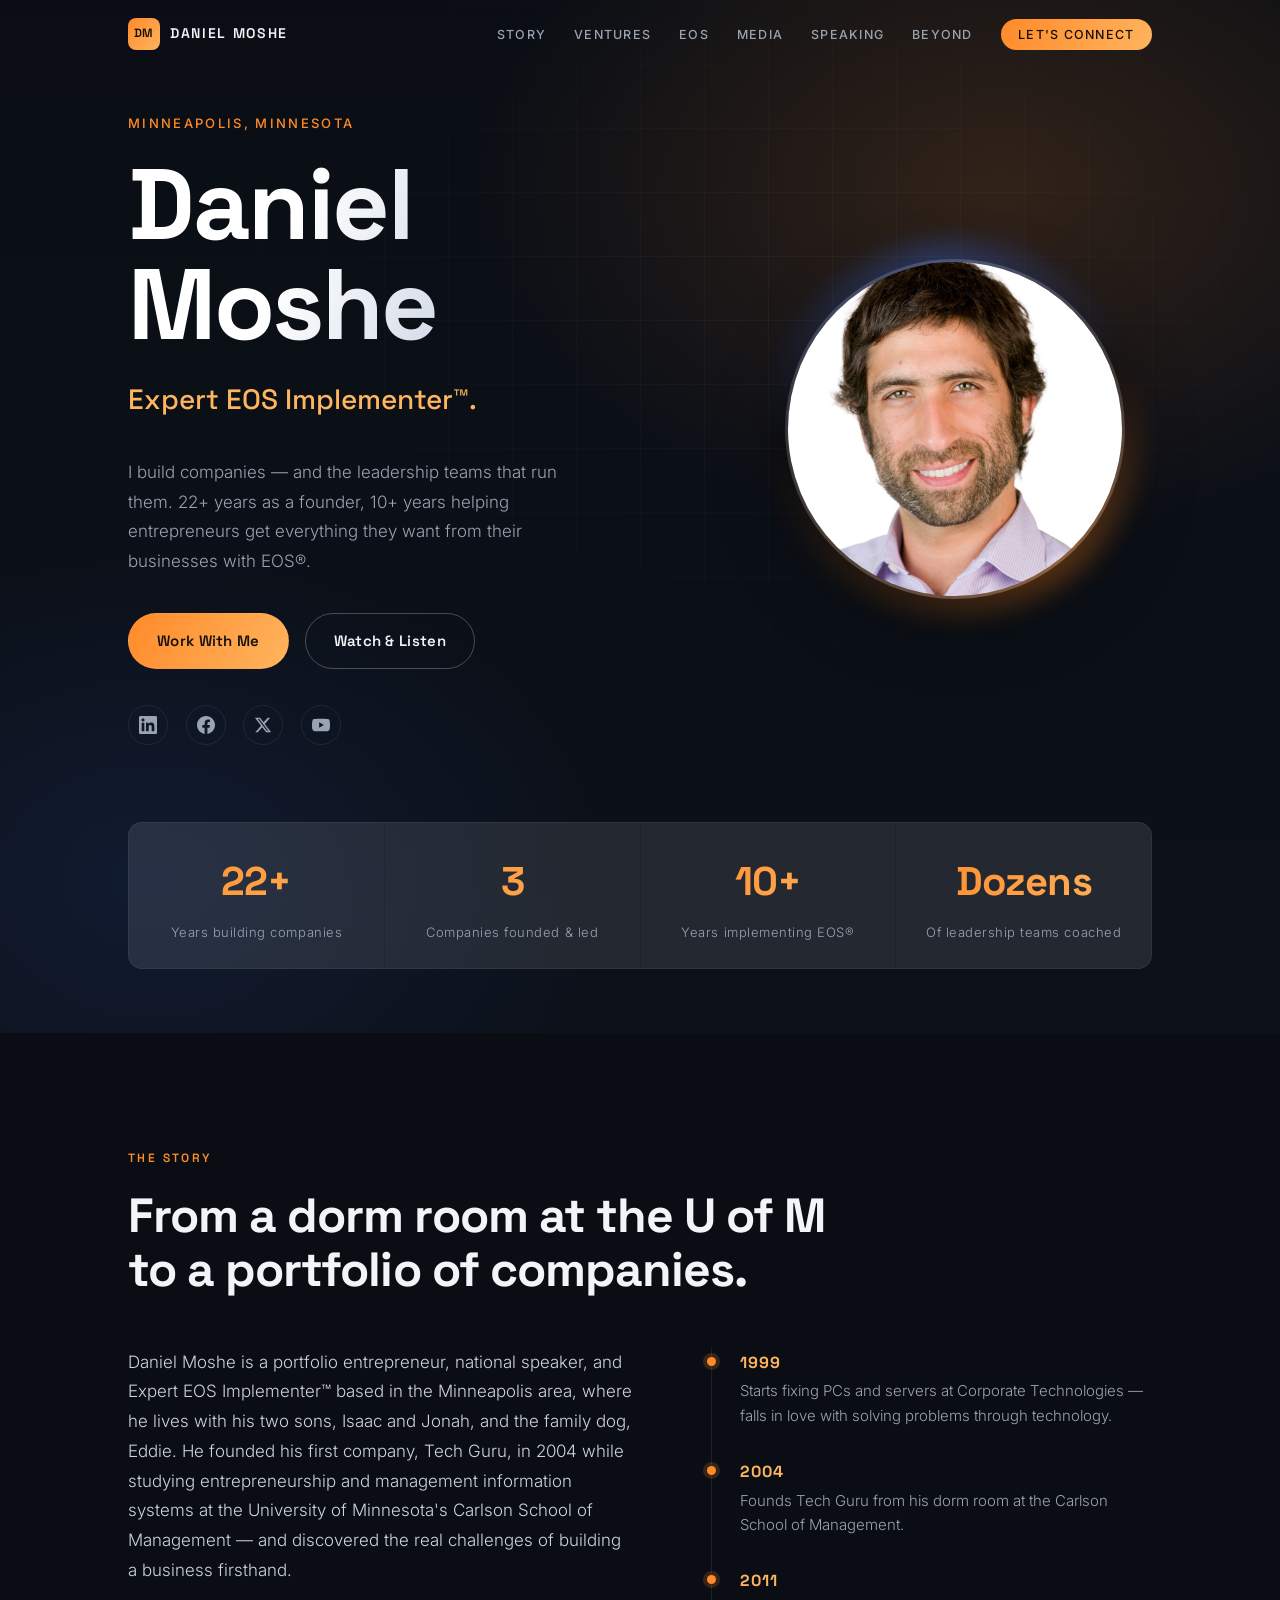
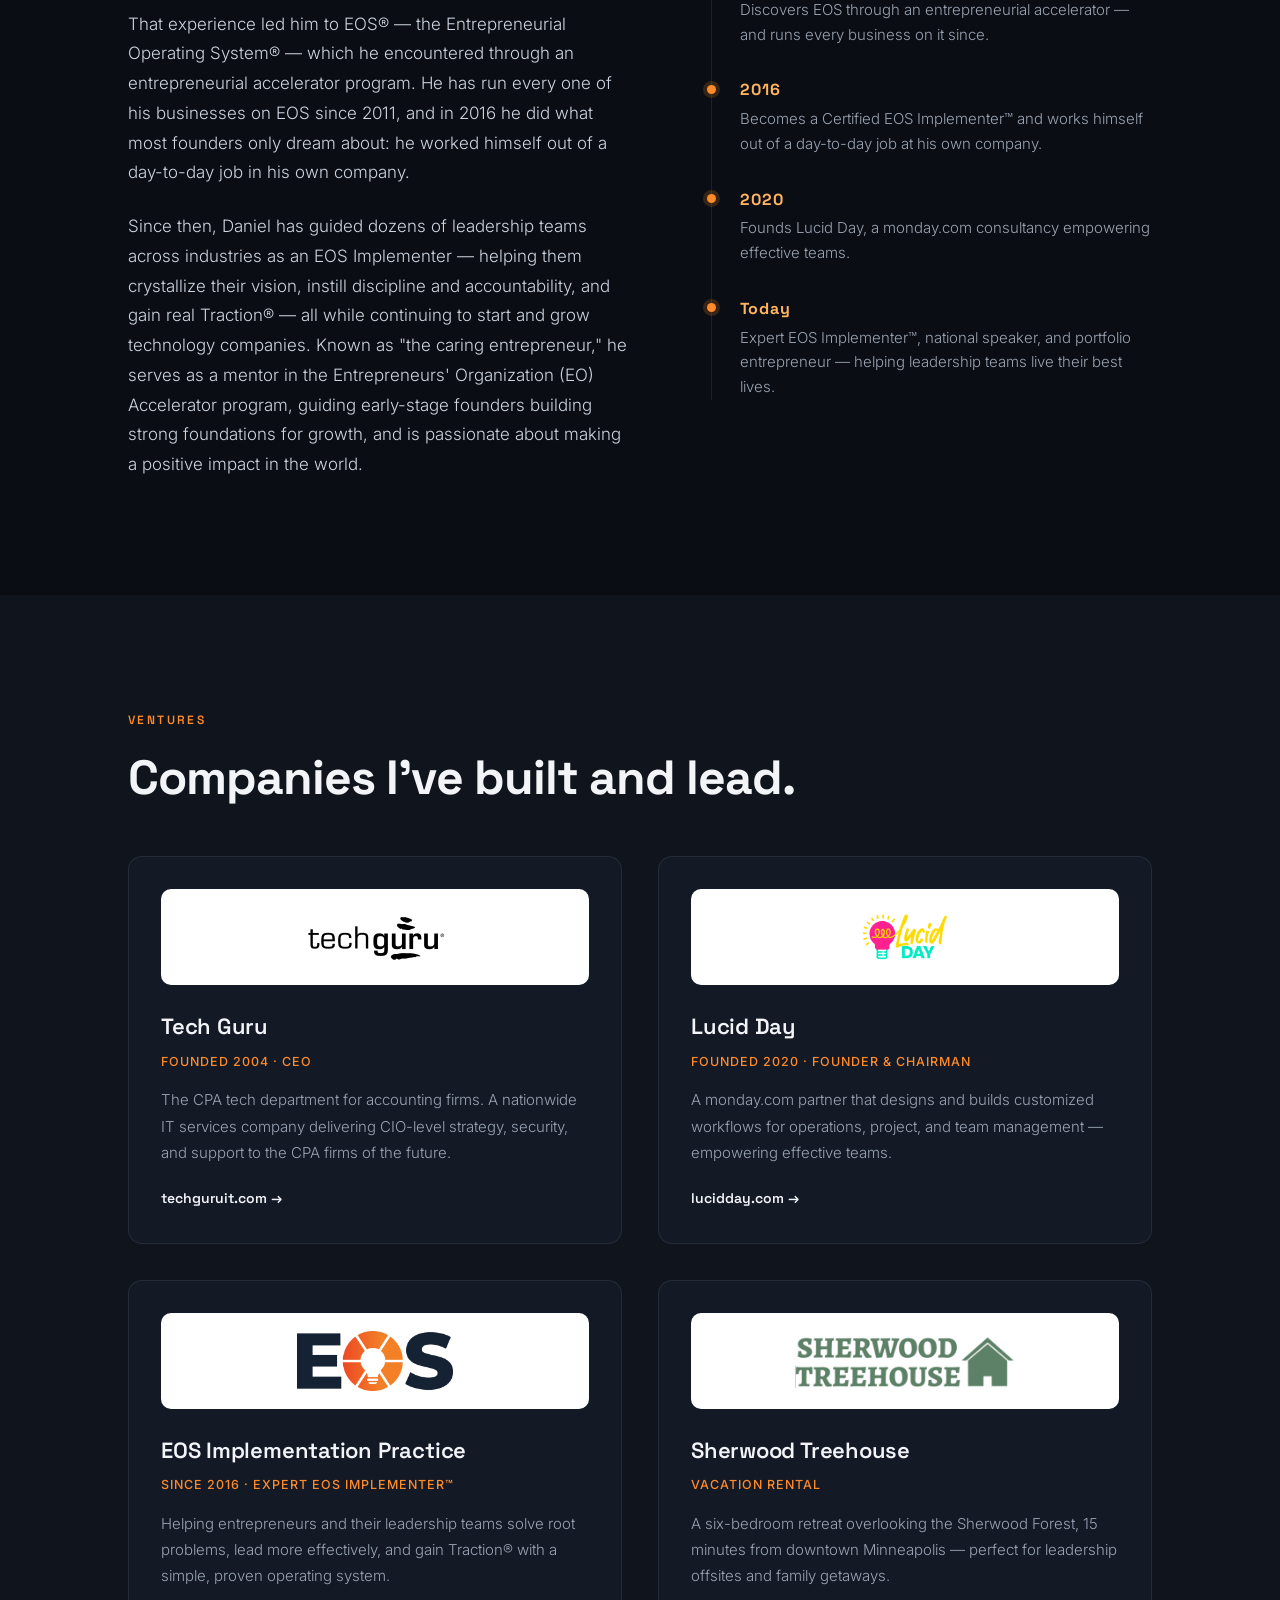
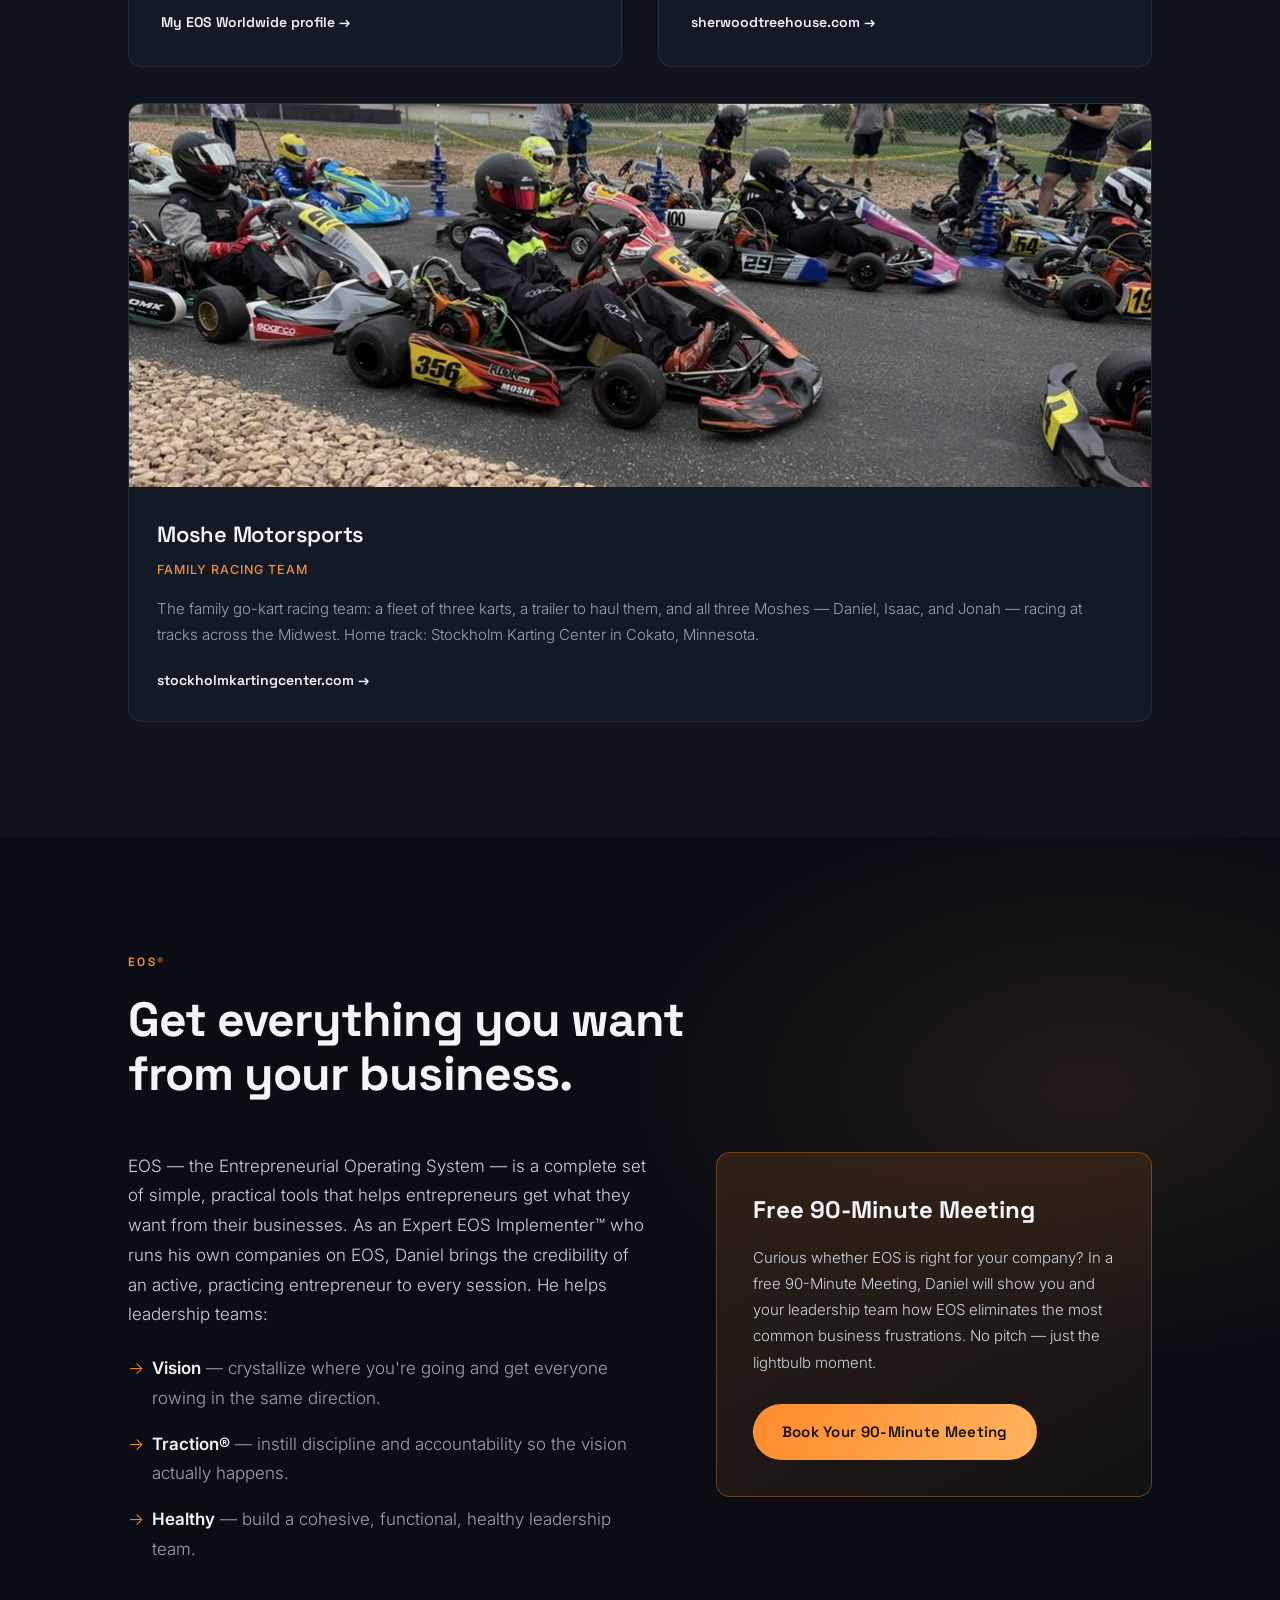
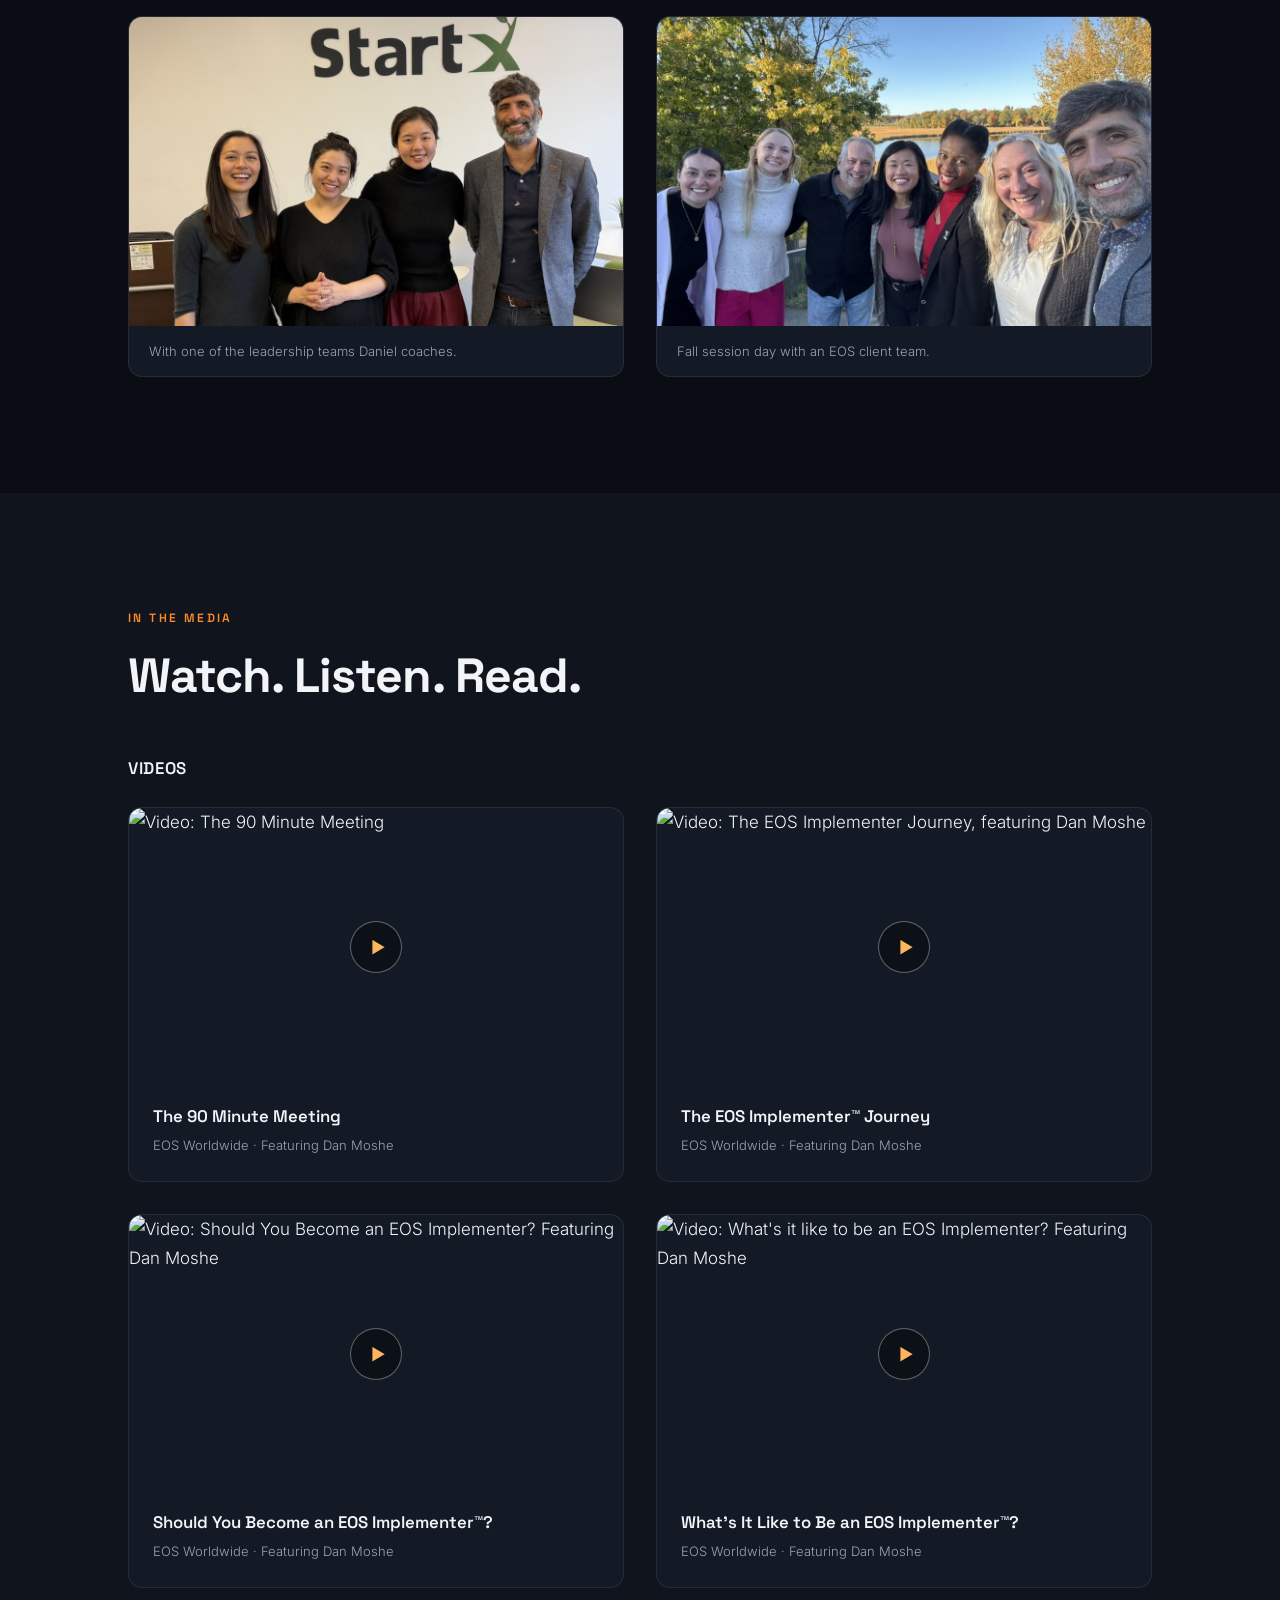
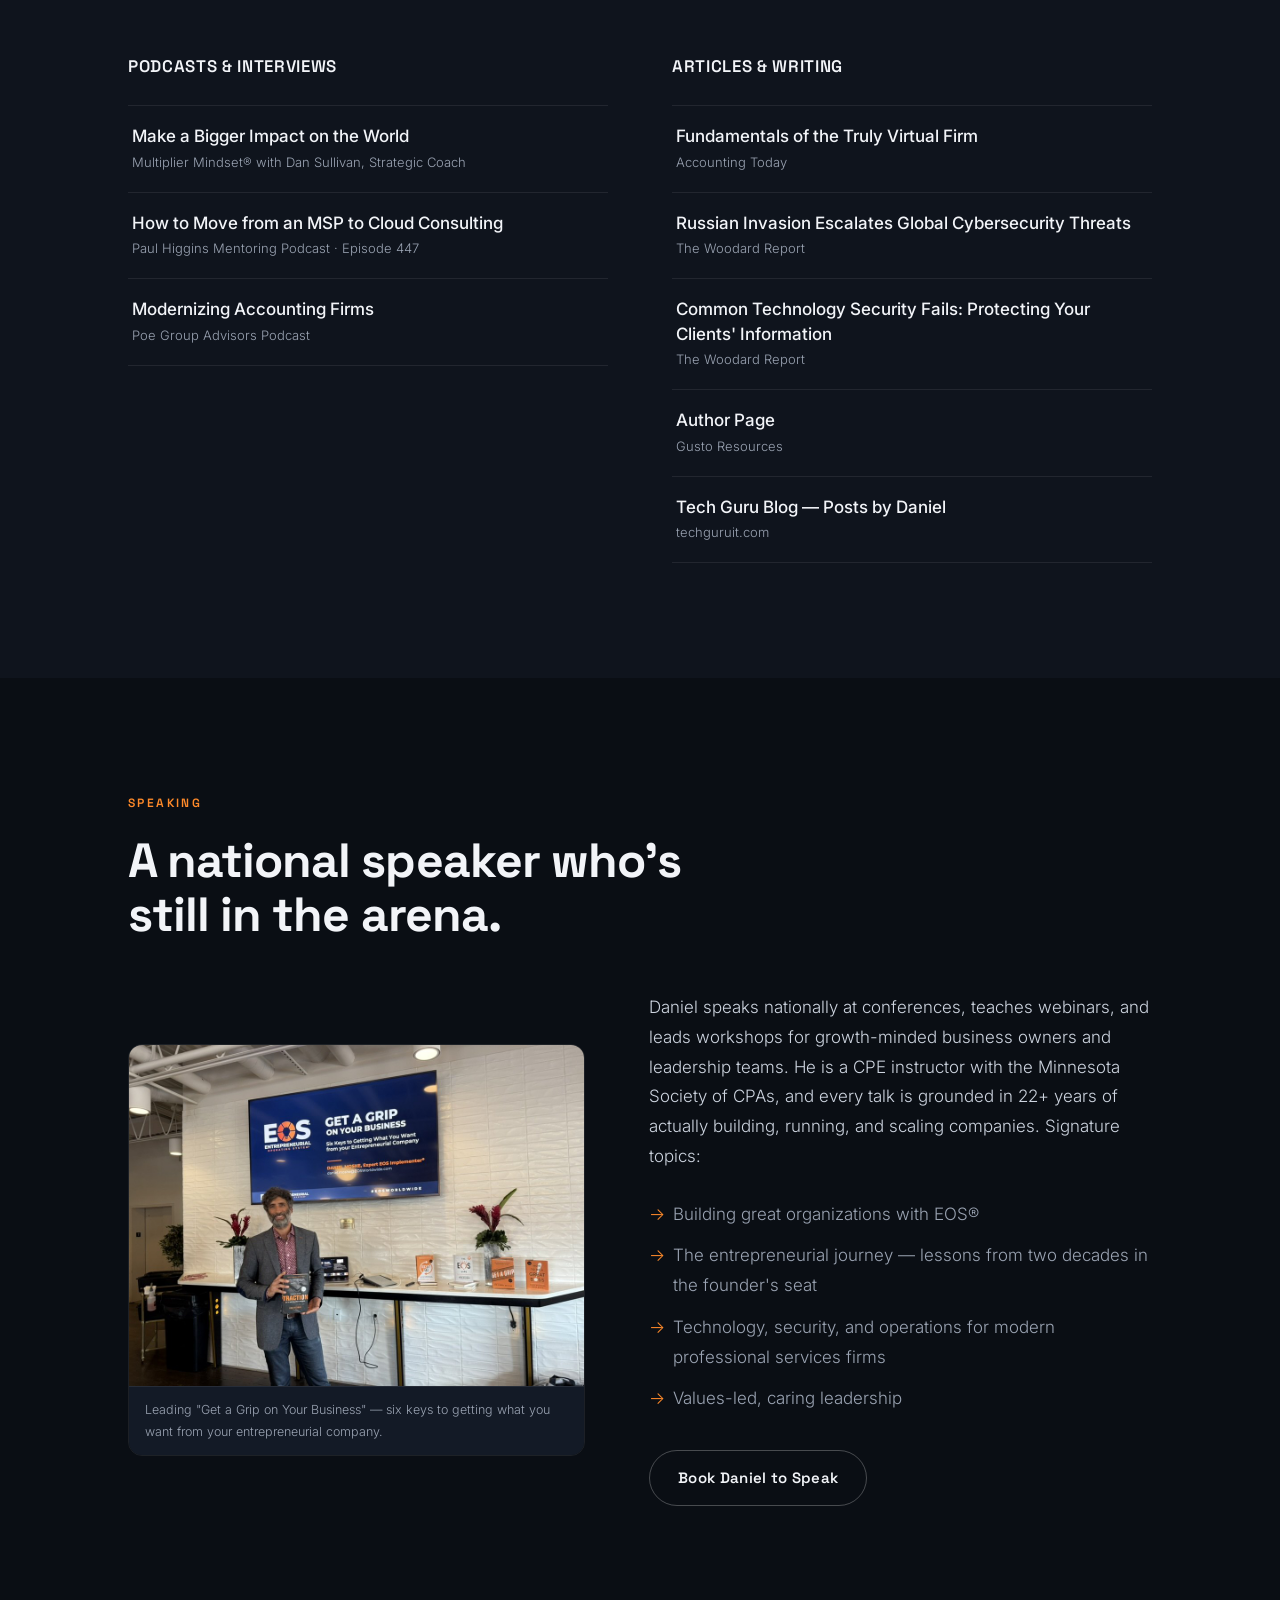
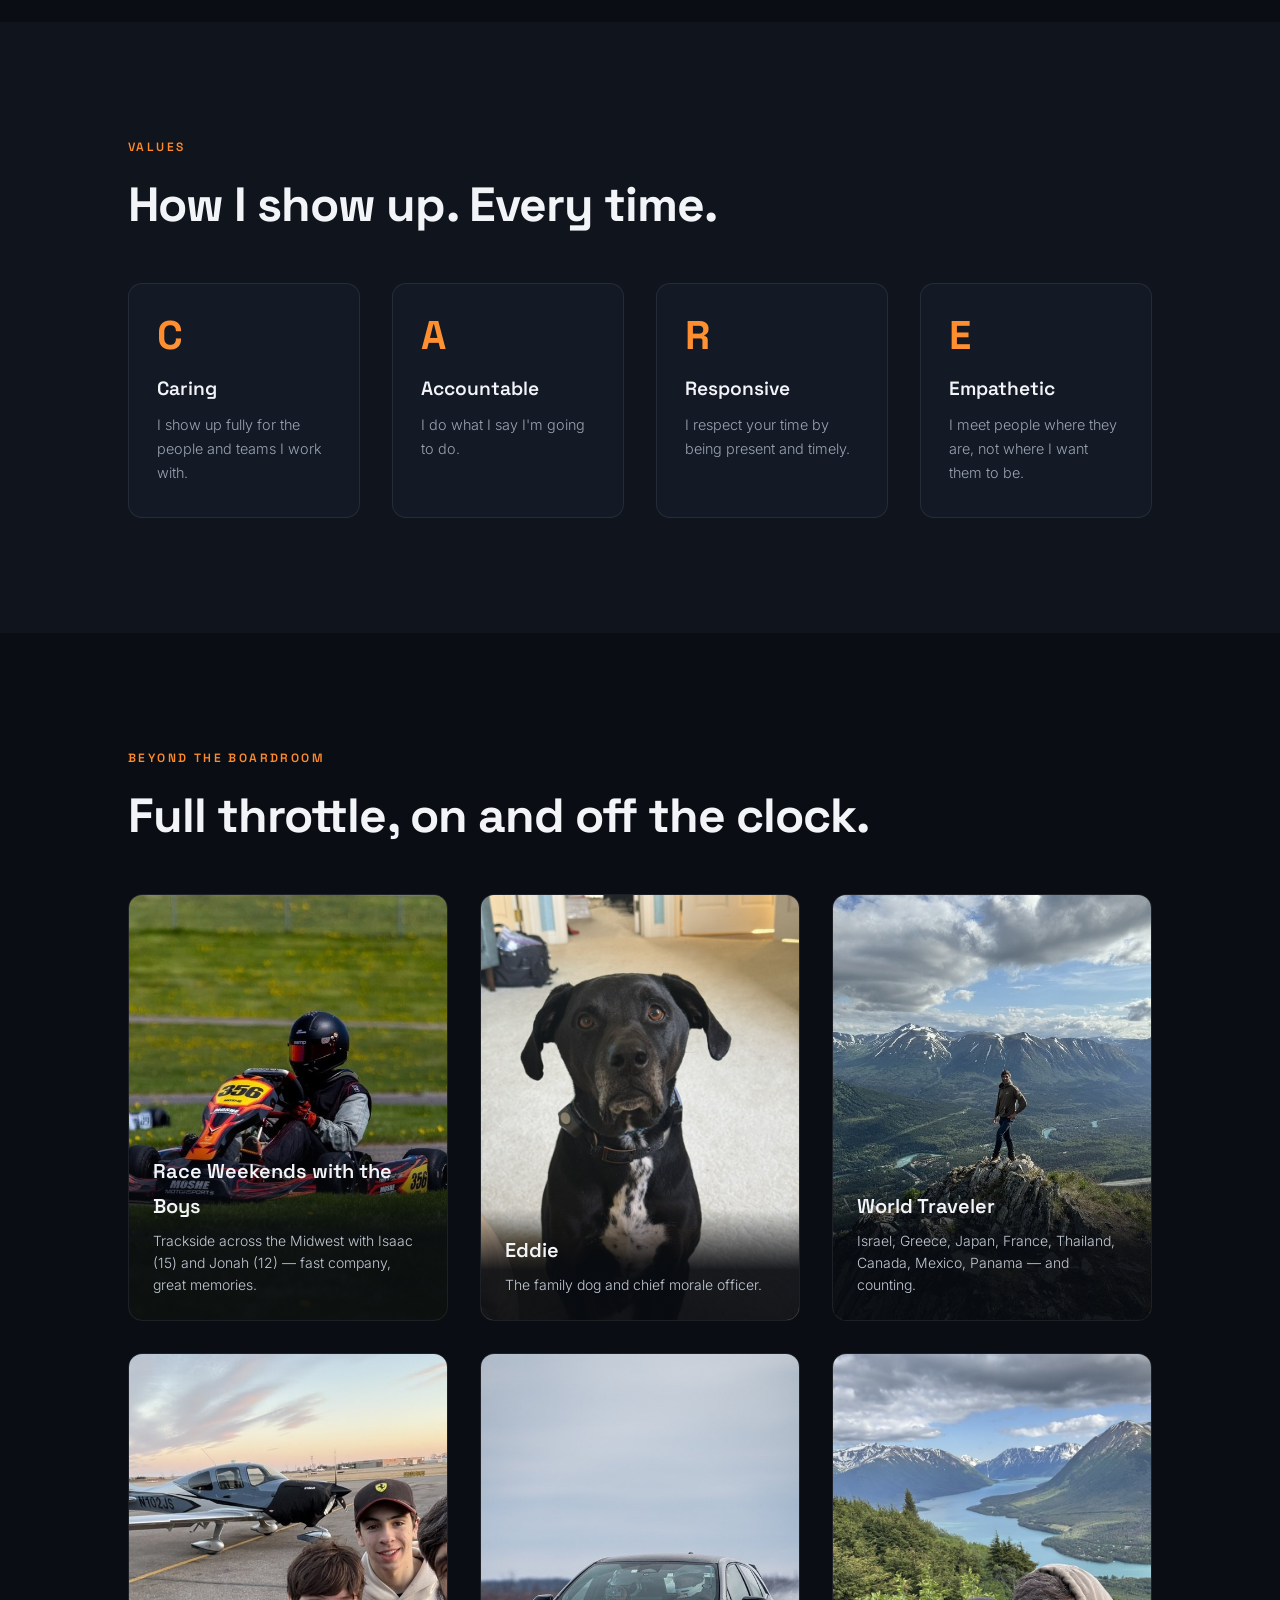
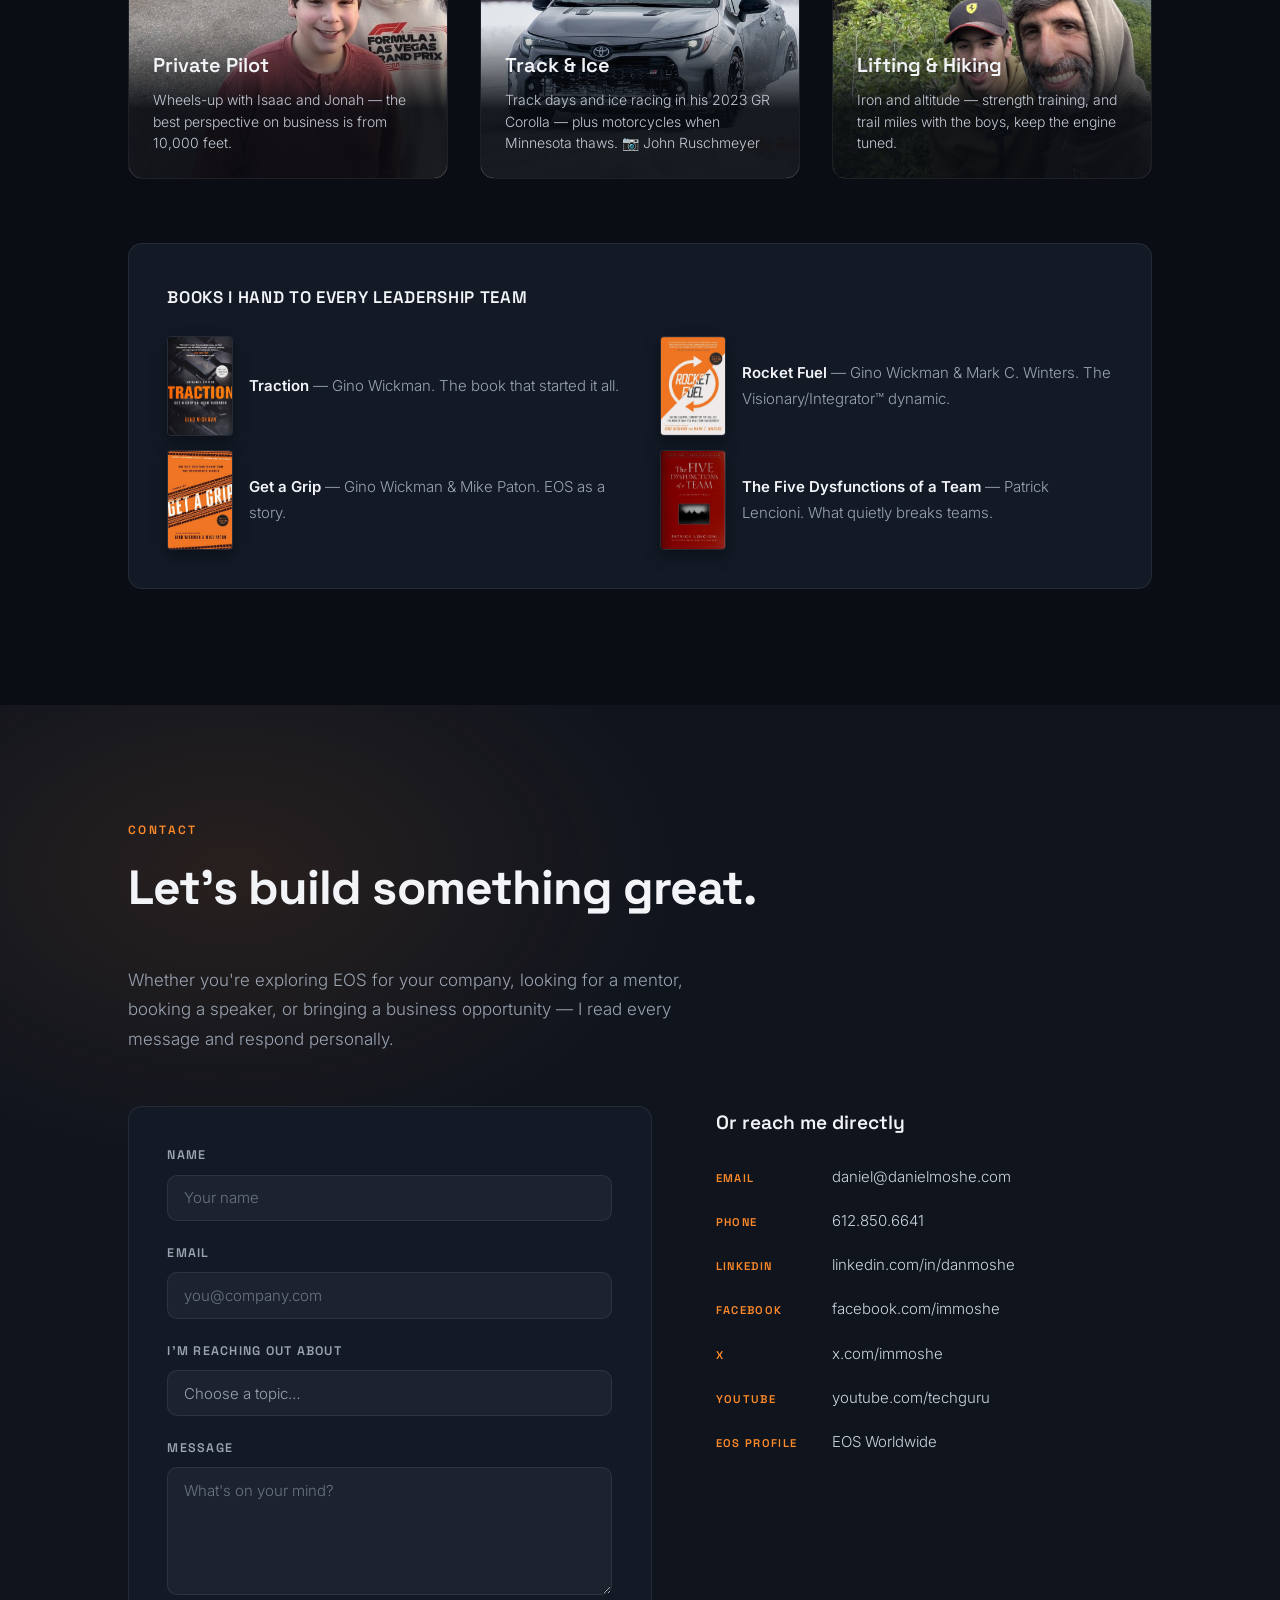
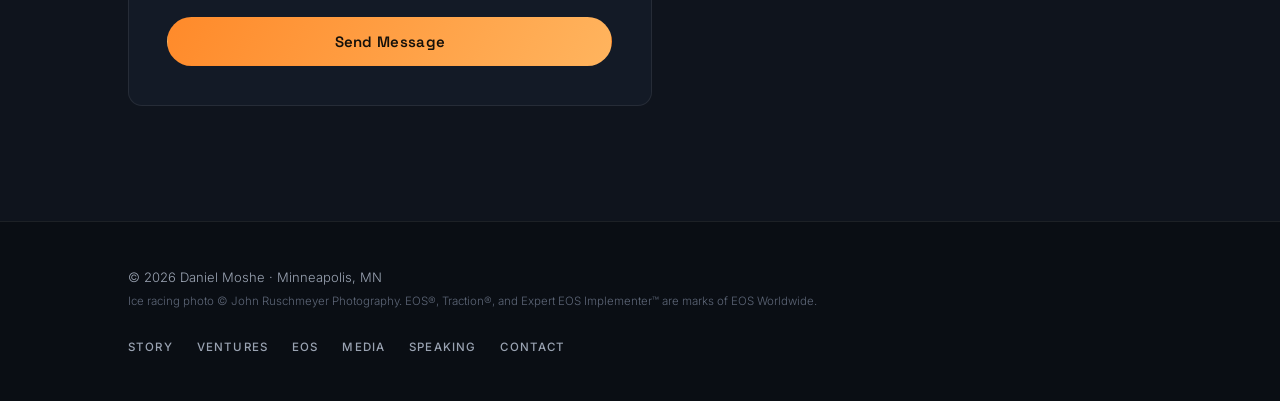
==== index.html @ 7270bfdb "Update footer photo credit: Unsplash removed, Ruschmeyer credited https://claude.ai/code/session_01P" ====
<!DOCTYPE html>
<html lang="en">
<head>
  <meta charset="UTF-8">
  <meta name="viewport" content="width=device-width, initial-scale=1.0">

  <title>Daniel Moshe — Entrepreneur, Expert EOS Implementer™ &amp; Speaker</title>
  <meta name="description" content="Daniel Moshe is a portfolio entrepreneur, national speaker, and Expert EOS Implementer™ based in Minneapolis. Founder of Tech Guru and Lucid Day, he helps leadership teams build great companies.">
  <link rel="canonical" href="https://danielmoshe.com">

  <!-- Open Graph -->
  <meta property="og:type"        content="website">
  <meta property="og:title"       content="Daniel Moshe — Entrepreneur, Expert EOS Implementer™ &amp; Speaker">
  <meta property="og:description" content="Portfolio entrepreneur, national speaker, and Expert EOS Implementer™. Founder of Tech Guru and Lucid Day. Helping leadership teams build great companies.">
  <meta property="og:url"         content="https://danielmoshe.com">
  <meta property="og:image"       content="https://danielmoshe.com/headshot.jpg">
  <meta property="og:site_name"   content="Daniel Moshe">

  <!-- Twitter Card -->
  <meta name="twitter:card"        content="summary_large_image">
  <meta name="twitter:title"       content="Daniel Moshe — Entrepreneur, Expert EOS Implementer™ &amp; Speaker">
  <meta name="twitter:description" content="Portfolio entrepreneur, national speaker, and Expert EOS Implementer™. Founder of Tech Guru and Lucid Day.">
  <meta name="twitter:image"       content="https://danielmoshe.com/headshot.jpg">

  <!-- Structured Data: Person -->
  <script type="application/ld+json">
  {
    "@context": "https://schema.org",
    "@type": "Person",
    "name": "Daniel Moshe",
    "jobTitle": "Portfolio Entrepreneur, Expert EOS Implementer, Speaker",
    "url": "https://danielmoshe.com",
    "image": "https://danielmoshe.com/headshot.jpg",
    "email": "daniel@danielmoshe.com",
    "telephone": "+16128506641",
    "address": {
      "@type": "PostalAddress",
      "addressLocality": "Wayzata",
      "addressRegion": "Minnesota",
      "addressCountry": "United States"
    },
    "alumniOf": {
      "@type": "CollegeOrUniversity",
      "name": "University of Minnesota, Carlson School of Management"
    },
    "sameAs": [
      "https://www.linkedin.com/in/danmoshe",
      "https://www.facebook.com/immoshe",
      "https://x.com/immoshe",
      "https://implementer.eosworldwide.com/daniel-moshe/",
      "https://www.techguruit.com",
      "https://www.lucidday.com",
      "https://www.accountingtoday.com/author/daniel-moshe"
    ]
  }
  </script>

  <!-- Google Fonts: Space Grotesk (display) + Inter (body) -->
  <link rel="preconnect" href="https://fonts.googleapis.com">
  <link rel="preconnect" href="https://fonts.gstatic.com" crossorigin>
  <link href="https://fonts.googleapis.com/css2?family=Space+Grotesk:wght@400;500;600;700&family=Inter:wght@300;400;500;600&display=swap" rel="stylesheet">

  <link rel="stylesheet" href="style.css?v=2">
</head>
<body>

  <!-- ============================================================
       Navigation
       ============================================================ -->
  <nav class="site-nav" id="site-nav" aria-label="Main navigation">
    <div class="nav-inner">

      <a href="#" class="nav-wordmark" aria-label="Daniel Moshe — back to top">
        <span class="nav-mark">DM</span> Daniel Moshe
      </a>

      <button
        class="menu-toggle"
        id="menu-toggle"
        aria-controls="nav-links"
        aria-expanded="false"
        aria-label="Toggle navigation menu"
      >
        <svg width="22" height="15" viewBox="0 0 22 15" fill="none" aria-hidden="true" focusable="false">
          <rect y="0"  width="22" height="1.5" rx="0.75" fill="currentColor"/>
          <rect y="6.75"  width="22" height="1.5" rx="0.75" fill="currentColor"/>
          <rect y="13.5" width="22" height="1.5" rx="0.75" fill="currentColor"/>
        </svg>
      </button>

      <ul class="nav-links" id="nav-links" role="list">
        <li><a href="#story">Story</a></li>
        <li><a href="#ventures">Ventures</a></li>
        <li><a href="#eos">EOS</a></li>
        <li><a href="#media">Media</a></li>
        <li><a href="#speaking">Speaking</a></li>
        <li><a href="#beyond">Beyond</a></li>
        <li><a class="nav-cta" href="#contact">Let's Connect</a></li>
      </ul>

    </div>
  </nav>

  <main>

    <!-- ============================================================
         Hero
         ============================================================ -->
    <section class="hero" aria-label="Introduction">
      <div class="hero-bg" aria-hidden="true"></div>
      <div class="container">
        <div class="hero-grid">

          <div class="hero-text">
            <p class="hero-eyebrow">Minneapolis, Minnesota</p>
            <h1 class="hero-name">Daniel Moshe</h1>
            <p class="hero-roles" aria-label="Entrepreneur, EOS Implementer, Speaker, Pilot">
              <span class="role-rotator" id="role-rotator">Entrepreneur.</span>
            </p>
            <p class="hero-descriptor">
              I build companies — and the leadership teams that run them.
              22+ years as a founder, 10+ years helping entrepreneurs get
              everything they want from their businesses with EOS®.
            </p>
            <div class="hero-actions">
              <a class="btn btn-primary" href="#contact">Work With Me</a>
              <a class="btn btn-ghost" href="#media">Watch &amp; Listen</a>
            </div>
            <ul class="hero-social" role="list" aria-label="Social profiles">
              <li><a href="https://www.linkedin.com/in/danmoshe" target="_blank" rel="noopener noreferrer" aria-label="LinkedIn">
                <svg width="18" height="18" viewBox="0 0 24 24" fill="currentColor" aria-hidden="true"><path d="M20.447 20.452h-3.554v-5.569c0-1.328-.027-3.037-1.852-3.037-1.853 0-2.136 1.445-2.136 2.939v5.667H9.351V9h3.414v1.561h.046c.477-.9 1.637-1.85 3.37-1.85 3.601 0 4.267 2.37 4.267 5.455v6.286zM5.337 7.433c-1.144 0-2.063-.926-2.063-2.065 0-1.138.92-2.063 2.063-2.063 1.14 0 2.064.925 2.064 2.063 0 1.139-.925 2.065-2.064 2.065zm1.782 13.019H3.555V9h3.564v11.452zM22.225 0H1.771C.792 0 0 .774 0 1.729v20.542C0 23.227.792 24 1.771 24h20.451C23.2 24 24 23.227 24 22.271V1.729C24 .774 23.2 0 22.222 0h.003z"/></svg>
              </a></li>
              <li><a href="https://www.facebook.com/immoshe" target="_blank" rel="noopener noreferrer" aria-label="Facebook">
                <svg width="18" height="18" viewBox="0 0 24 24" fill="currentColor" aria-hidden="true"><path d="M24 12.073c0-6.627-5.373-12-12-12s-12 5.373-12 12c0 5.99 4.388 10.954 10.125 11.854v-8.385H7.078v-3.47h3.047V9.43c0-3.007 1.792-4.669 4.533-4.669 1.312 0 2.686.235 2.686.235v2.953H15.83c-1.491 0-1.956.925-1.956 1.874v2.25h3.328l-.532 3.47h-2.796v8.385C19.612 23.027 24 18.062 24 12.073z"/></svg>
              </a></li>
              <li><a href="https://x.com/immoshe" target="_blank" rel="noopener noreferrer" aria-label="X (Twitter)">
                <svg width="18" height="18" viewBox="0 0 24 24" fill="currentColor" aria-hidden="true"><path d="M18.244 2.25h3.308l-7.227 8.26 8.502 11.24H16.17l-5.214-6.817L4.99 21.75H1.68l7.73-8.835L1.254 2.25H8.08l4.713 6.231zm-1.161 17.52h1.833L7.084 4.126H5.117z"/></svg>
              </a></li>
              <li><a href="https://www.youtube.com/techguru" target="_blank" rel="noopener noreferrer" aria-label="YouTube">
                <svg width="18" height="18" viewBox="0 0 24 24" fill="currentColor" aria-hidden="true"><path d="M23.498 6.186a3.016 3.016 0 0 0-2.122-2.136C19.505 3.545 12 3.545 12 3.545s-7.505 0-9.377.505A3.017 3.017 0 0 0 .502 6.186C0 8.07 0 12 0 12s0 3.93.502 5.814a3.016 3.016 0 0 0 2.122 2.136c1.871.505 9.376.505 9.376.505s7.505 0 9.377-.505a3.015 3.015 0 0 0 2.122-2.136C24 15.93 24 12 24 12s0-3.93-.502-5.814zM9.545 15.568V8.432L15.818 12l-6.273 3.568z"/></svg>
              </a></li>
            </ul>
          </div>

          <div class="hero-photo-wrap">
            <div class="hero-photo-ring" aria-hidden="true"></div>
            <img class="hero-photo" src="headshot.jpg?v=2" alt="Daniel Moshe" width="1000" height="1000">
          </div>

        </div>

        <!-- Stats -->
        <ul class="hero-stats" role="list">
          <li class="stat reveal">
            <span class="stat-number">22+</span>
            <span class="stat-label">Years building companies</span>
          </li>
          <li class="stat reveal">
            <span class="stat-number">3</span>
            <span class="stat-label">Companies founded &amp; led</span>
          </li>
          <li class="stat reveal">
            <span class="stat-number">10+</span>
            <span class="stat-label">Years implementing EOS®</span>
          </li>
          <li class="stat reveal">
            <span class="stat-number">Dozens</span>
            <span class="stat-label">Of leadership teams coached</span>
          </li>
        </ul>
      </div>
    </section>

    <!-- ============================================================
         Story
         ============================================================ -->
    <section class="site-section" id="story" aria-labelledby="story-label">
      <div class="container">

        <h2 id="story-label" class="section-label">The Story</h2>
        <p class="section-heading reveal">From a dorm room at the U of M<br>to a portfolio of companies.</p>

        <div class="story-grid">
          <div class="story-body reveal">
            <p>
              Daniel Moshe is a portfolio entrepreneur, national speaker, and Expert EOS
              Implementer™ based in the Minneapolis area, where he lives with his two sons,
              Isaac and Jonah, and the family dog, Eddie.
              He founded his first company, Tech Guru, in 2004 while studying entrepreneurship
              and management information systems at the University of Minnesota's Carlson
              School of Management — and discovered the real challenges of building a business
              firsthand.
            </p>
            <p>
              That experience led him to EOS® — the Entrepreneurial Operating System® — which
              he encountered through an entrepreneurial accelerator program. He has run every
              one of his businesses on EOS since 2011, and in 2016 he did what most founders
              only dream about: he worked himself out of a day-to-day job in his own company.
            </p>
            <p>
              Since then, Daniel has guided dozens of leadership teams across industries as an
              EOS Implementer — helping them crystallize their vision, instill discipline and
              accountability, and gain real Traction® — all while continuing to start and grow
              technology companies. Known as "the caring entrepreneur," he serves as a mentor
              in the Entrepreneurs' Organization (EO) Accelerator program, guiding early-stage
              founders building strong foundations for growth, and is passionate about making
              a positive impact in the world.
            </p>
          </div>

          <ol class="timeline reveal" role="list">
            <li class="timeline-item">
              <span class="timeline-year">1999</span>
              <p>Starts fixing PCs and servers at Corporate Technologies — falls in love with solving problems through technology.</p>
            </li>
            <li class="timeline-item">
              <span class="timeline-year">2004</span>
              <p>Founds Tech Guru from his dorm room at the Carlson School of Management.</p>
            </li>
            <li class="timeline-item">
              <span class="timeline-year">2011</span>
              <p>Discovers EOS through an entrepreneurial accelerator — and runs every business on it since.</p>
            </li>
            <li class="timeline-item">
              <span class="timeline-year">2016</span>
              <p>Becomes a Certified EOS Implementer™ and works himself out of a day-to-day job at his own company.</p>
            </li>
            <li class="timeline-item">
              <span class="timeline-year">2020</span>
              <p>Founds Lucid Day, a monday.com consultancy empowering effective teams.</p>
            </li>
            <li class="timeline-item">
              <span class="timeline-year">Today</span>
              <p>Expert EOS Implementer™, national speaker, and portfolio entrepreneur — helping leadership teams live their best lives.</p>
            </li>
          </ol>
        </div>

      </div>
    </section>

    <!-- ============================================================
         Ventures
         ============================================================ -->
    <section class="site-section section-alt" id="ventures" aria-labelledby="ventures-label">
      <div class="container">

        <h2 id="ventures-label" class="section-label">Ventures</h2>
        <p class="section-heading reveal">Companies I've built and lead.</p>

        <div class="venture-rows">

          <article class="venture-row reveal">
            <div class="venture-logo"><img src="logo-techguru.png" alt="Tech Guru logo" loading="lazy"></div>
            <div class="venture-card-header">
              <h3>Tech Guru</h3>
              <span class="venture-meta">Founded 2004 · CEO</span>
            </div>
            <p>
              The CPA tech department for accounting firms. A nationwide IT services company
              delivering CIO-level strategy, security, and support to the CPA firms of the future.
            </p>
            <a class="card-link" href="https://www.techguruit.com" target="_blank" rel="noopener noreferrer">techguruit.com →</a>
          </article>

          <article class="venture-row reveal">
            <div class="venture-logo"><img src="logo-lucidday.png" alt="Lucid Day logo" loading="lazy"></div>
            <div class="venture-card-header">
              <h3>Lucid Day</h3>
              <span class="venture-meta">Founded 2020 · Founder &amp; Chairman</span>
            </div>
            <p>
              A monday.com partner that designs and builds customized workflows for operations,
              project, and team management — empowering effective teams.
            </p>
            <a class="card-link" href="https://www.lucidday.com" target="_blank" rel="noopener noreferrer">lucidday.com →</a>
          </article>

          <article class="venture-row reveal">
            <div class="venture-logo"><img src="logo-eos.png" alt="EOS Worldwide logo" loading="lazy"></div>
            <div class="venture-card-header">
              <h3>EOS Implementation Practice</h3>
              <span class="venture-meta">Since 2016 · Expert EOS Implementer™</span>
            </div>
            <p>
              Helping entrepreneurs and their leadership teams solve root problems, lead more
              effectively, and gain Traction® with a simple, proven operating system.
            </p>
            <a class="card-link" href="https://implementer.eosworldwide.com/daniel-moshe/" target="_blank" rel="noopener noreferrer">My EOS Worldwide profile →</a>
          </article>

          <article class="venture-row reveal">
            <div class="venture-logo"><img src="logo-sherwood.png" alt="Sherwood Treehouse logo" loading="lazy"></div>
            <div class="venture-card-header">
              <h3>Sherwood Treehouse</h3>
              <span class="venture-meta">Vacation Rental</span>
            </div>
            <p>
              A six-bedroom retreat overlooking the Sherwood Forest, 15 minutes from downtown
              Minneapolis — perfect for leadership offsites and family getaways.
            </p>
            <a class="card-link" href="https://www.sherwoodtreehouse.com" target="_blank" rel="noopener noreferrer">sherwoodtreehouse.com →</a>
          </article>

        </div>

        <div class="venture-cards">

          <article class="venture-card reveal">
            <div class="venture-card-media">
              <img src="karting-grid.jpg" alt="The Moshe Motorsports kart fleet lined up on the grid" loading="lazy">
            </div>
            <div class="venture-card-body">
              <div class="venture-card-header">
                <h3>Moshe Motorsports</h3>
                <span class="venture-meta">Family Racing Team</span>
              </div>
              <p>
                The family go-kart racing team: a fleet of three karts, a trailer to haul them,
                and all three Moshes — Daniel, Isaac, and Jonah — racing at tracks across the
                Midwest. Home track: Stockholm Karting Center in Cokato, Minnesota.
              </p>
              <a class="card-link" href="https://stockholmkartingcenter.com" target="_blank" rel="noopener noreferrer">stockholmkartingcenter.com →</a>
            </div>
          </article>

        </div>
      </div>
    </section>

    <!-- ============================================================
         EOS
         ============================================================ -->
    <section class="site-section eos-section" id="eos" aria-labelledby="eos-label">
      <div class="container">

        <h2 id="eos-label" class="section-label">EOS®</h2>
        <p class="section-heading reveal">Get everything you want<br>from your business.</p>

        <div class="eos-grid">
          <div class="eos-body reveal">
            <p>
              EOS — the Entrepreneurial Operating System — is a complete set of simple, practical
              tools that helps entrepreneurs get what they want from their businesses. As an Expert
              EOS Implementer™ who runs his own companies on EOS, Daniel brings the credibility of
              an active, practicing entrepreneur to every session. He helps leadership teams:
            </p>
            <ul class="eos-list" role="list">
              <li><strong>Vision</strong> — crystallize where you're going and get everyone rowing in the same direction.</li>
              <li><strong>Traction®</strong> — instill discipline and accountability so the vision actually happens.</li>
              <li><strong>Healthy</strong> — build a cohesive, functional, healthy leadership team.</li>
            </ul>
          </div>

          <aside class="eos-cta-card reveal">
            <h3>Free 90-Minute Meeting</h3>
            <p>
              Curious whether EOS is right for your company? In a free 90-Minute Meeting,
              Daniel will show you and your leadership team how EOS eliminates the most
              common business frustrations. No pitch — just the lightbulb moment.
            </p>
            <a class="btn btn-primary" href="#contact">Book Your 90-Minute Meeting</a>
          </aside>
        </div>

        <div class="eos-photos reveal">
          <figure>
            <img src="eos-clients-1.jpg" alt="Daniel with an EOS client leadership team" loading="lazy">
            <figcaption>With one of the leadership teams Daniel coaches.</figcaption>
          </figure>
          <figure>
            <img src="eos-clients-2.jpg" alt="Daniel with an EOS client leadership team outdoors on a fall session day" loading="lazy">
            <figcaption>Fall session day with an EOS client team.</figcaption>
          </figure>
        </div>

      </div>
    </section>

    <!-- ============================================================
         Media — videos, podcasts, articles
         ============================================================ -->
    <section class="site-section section-alt" id="media" aria-labelledby="media-label">
      <div class="container">

        <h2 id="media-label" class="section-label">In the Media</h2>
        <p class="section-heading reveal">Watch. Listen. Read.</p>

        <h3 class="media-subhead reveal">Videos</h3>
        <div class="video-cards">

          <a class="video-card reveal" href="https://www.youtube.com/watch?v=2iMSWmNsk2o" target="_blank" rel="noopener noreferrer">
            <div class="video-thumb">
              <img src="https://i.ytimg.com/vi/2iMSWmNsk2o/hqdefault.jpg" alt="Video: The 90 Minute Meeting" loading="lazy">
              <span class="play-badge" aria-hidden="true">▶</span>
            </div>
            <div class="video-card-body">
              <h4>The 90 Minute Meeting</h4>
              <p>EOS Worldwide · Featuring Dan Moshe</p>
            </div>
          </a>

          <a class="video-card reveal" href="https://www.youtube.com/watch?v=w3rsQYsdR_8" target="_blank" rel="noopener noreferrer">
            <div class="video-thumb">
              <img src="https://i.ytimg.com/vi/w3rsQYsdR_8/hqdefault.jpg" alt="Video: The EOS Implementer Journey, featuring Dan Moshe" loading="lazy">
              <span class="play-badge" aria-hidden="true">▶</span>
            </div>
            <div class="video-card-body">
              <h4>The EOS Implementer™ Journey</h4>
              <p>EOS Worldwide · Featuring Dan Moshe</p>
            </div>
          </a>

          <a class="video-card reveal" href="https://www.youtube.com/watch?v=gkeiODGUcdM" target="_blank" rel="noopener noreferrer">
            <div class="video-thumb">
              <img src="https://i.ytimg.com/vi/gkeiODGUcdM/hqdefault.jpg" alt="Video: Should You Become an EOS Implementer? Featuring Dan Moshe" loading="lazy">
              <span class="play-badge" aria-hidden="true">▶</span>
            </div>
            <div class="video-card-body">
              <h4>Should You Become an EOS Implementer™?</h4>
              <p>EOS Worldwide · Featuring Dan Moshe</p>
            </div>
          </a>

          <a class="video-card reveal" href="https://www.youtube.com/watch?v=0q20O8k5ObE" target="_blank" rel="noopener noreferrer">
            <div class="video-thumb">
              <img src="https://i.ytimg.com/vi/0q20O8k5ObE/hqdefault.jpg" alt="Video: What's it like to be an EOS Implementer? Featuring Dan Moshe" loading="lazy">
              <span class="play-badge" aria-hidden="true">▶</span>
            </div>
            <div class="video-card-body">
              <h4>What's It Like to Be an EOS Implementer™?</h4>
              <p>EOS Worldwide · Featuring Dan Moshe</p>
            </div>
          </a>

        </div>

        <div class="media-columns">
          <div class="media-col reveal">
            <h3 class="media-subhead">Podcasts &amp; Interviews</h3>
            <ul class="media-list" role="list">
              <li>
                <a href="https://www.youtube.com/watch?v=Mv3BPAjuD70" target="_blank" rel="noopener noreferrer">
                  <span class="media-title">Make a Bigger Impact on the World</span>
                  <span class="media-source">Multiplier Mindset® with Dan Sullivan, Strategic Coach</span>
                </a>
              </li>
              <li>
                <a href="https://paulhigginsmentoring.com/how-to-move-from-an-msp-to-cloud-consulting-with-daniel-moshe/" target="_blank" rel="noopener noreferrer">
                  <span class="media-title">How to Move from an MSP to Cloud Consulting</span>
                  <span class="media-source">Paul Higgins Mentoring Podcast · Episode 447</span>
                </a>
              </li>
              <li>
                <a href="https://poegroupadvisors.com/blog/cpafirmitpodcast/" target="_blank" rel="noopener noreferrer">
                  <span class="media-title">Modernizing Accounting Firms</span>
                  <span class="media-source">Poe Group Advisors Podcast</span>
                </a>
              </li>
            </ul>
          </div>

          <div class="media-col reveal">
            <h3 class="media-subhead">Articles &amp; Writing</h3>
            <ul class="media-list" role="list">
              <li>
                <a href="https://www.accountingtoday.com/opinion/fundamentals-of-the-truly-virtual-cpa-firm" target="_blank" rel="noopener noreferrer">
                  <span class="media-title">Fundamentals of the Truly Virtual Firm</span>
                  <span class="media-source">Accounting Today</span>
                </a>
              </li>
              <li>
                <a href="https://report.woodard.com/articles/russias-cyberwar-and-escalating-cybersecurity-threats-witawr" target="_blank" rel="noopener noreferrer">
                  <span class="media-title">Russian Invasion Escalates Global Cybersecurity Threats</span>
                  <span class="media-source">The Woodard Report</span>
                </a>
              </li>
              <li>
                <a href="https://report.woodard.com/articles/common-technology-security-fails-protecting-your-clients-information" target="_blank" rel="noopener noreferrer">
                  <span class="media-title">Common Technology Security Fails: Protecting Your Clients' Information</span>
                  <span class="media-source">The Woodard Report</span>
                </a>
              </li>
              <li>
                <a href="https://gusto.com/resources/articles/author/danielmoshe" target="_blank" rel="noopener noreferrer">
                  <span class="media-title">Author Page</span>
                  <span class="media-source">Gusto Resources</span>
                </a>
              </li>
              <li>
                <a href="https://www.techguruit.com/author/dan/" target="_blank" rel="noopener noreferrer">
                  <span class="media-title">Tech Guru Blog — Posts by Daniel</span>
                  <span class="media-source">techguruit.com</span>
                </a>
              </li>
            </ul>
          </div>
        </div>

      </div>
    </section>

    <!-- ============================================================
         Speaking
         ============================================================ -->
    <section class="site-section" id="speaking" aria-labelledby="speaking-label">
      <div class="container">

        <h2 id="speaking-label" class="section-label">Speaking</h2>
        <p class="section-heading reveal">A national speaker who's<br>still in the arena.</p>

        <div class="speaking-grid">
          <figure class="speaking-media reveal">
            <img src="speaking-event.jpg" alt="Daniel Moshe presenting his EOS workshop 'Get a Grip on Your Business'" width="1024" height="768" loading="lazy">
            <figcaption class="speaking-credit">Leading "Get a Grip on Your Business" — six keys to getting what you want from your entrepreneurial company.</figcaption>
          </figure>

          <div class="speaking-body reveal">
            <p>
              Daniel speaks nationally at conferences, teaches webinars, and leads workshops for
              growth-minded business owners and leadership teams. He is a CPE instructor with the
              Minnesota Society of CPAs, and every talk is grounded in 22+ years of actually
              building, running, and scaling companies. Signature topics:
            </p>
            <ul class="speaking-topics" role="list">
              <li>Building great organizations with EOS®</li>
              <li>The entrepreneurial journey — lessons from two decades in the founder's seat</li>
              <li>Technology, security, and operations for modern professional services firms</li>
              <li>Values-led, caring leadership</li>
            </ul>
            <a class="btn btn-ghost" href="#contact">Book Daniel to Speak</a>
          </div>
        </div>

      </div>
    </section>

    <!-- ============================================================
         Values
         ============================================================ -->
    <section class="site-section section-alt" id="values" aria-labelledby="values-label">
      <div class="container">

        <h2 id="values-label" class="section-label">Values</h2>
        <p class="section-heading reveal">How I show up. Every time.</p>

        <div class="values-grid">
          <div class="value reveal">
            <span class="value-letter" aria-hidden="true">C</span>
            <h3 class="value-name">Caring</h3>
            <p>I show up fully for the people and teams I work with.</p>
          </div>
          <div class="value reveal">
            <span class="value-letter" aria-hidden="true">A</span>
            <h3 class="value-name">Accountable</h3>
            <p>I do what I say I'm going to do.</p>
          </div>
          <div class="value reveal">
            <span class="value-letter" aria-hidden="true">R</span>
            <h3 class="value-name">Responsive</h3>
            <p>I respect your time by being present and timely.</p>
          </div>
          <div class="value reveal">
            <span class="value-letter" aria-hidden="true">E</span>
            <h3 class="value-name">Empathetic</h3>
            <p>I meet people where they are, not where I want them to be.</p>
          </div>
        </div>

      </div>
    </section>

    <!-- ============================================================
         Beyond the Boardroom
         ============================================================ -->
    <section class="site-section" id="beyond" aria-labelledby="beyond-label">
      <div class="container">

        <h2 id="beyond-label" class="section-label">Beyond the Boardroom</h2>
        <p class="section-heading reveal">Full throttle, on and off the clock.</p>

        <div class="beyond-cards">
          <figure class="beyond-card reveal">
            <img src="moshe-motorsports.jpg" alt="Moshe Motorsports kart cornering on track" loading="lazy">
            <figcaption>
              <h3>Race Weekends with the Boys</h3>
              <p>Trackside across the Midwest with Isaac (15) and Jonah (12) — fast company, great memories.</p>
            </figcaption>
          </figure>

          <figure class="beyond-card reveal">
            <img src="eddie.jpg" alt="Eddie, the Moshe family dog" loading="lazy">
            <figcaption>
              <h3>Eddie</h3>
              <p>The family dog and chief morale officer.</p>
            </figcaption>
          </figure>

          <figure class="beyond-card reveal">
            <img src="world-traveler.jpg" alt="Daniel standing on a rocky mountain summit above a river valley" loading="lazy">
            <figcaption>
              <h3>World Traveler</h3>
              <p>Israel, Greece, Japan, France, Thailand, Canada, Mexico, Panama — and counting.</p>
            </figcaption>
          </figure>

          <figure class="beyond-card reveal">
            <img src="flying.jpg" alt="Daniel with Isaac and Jonah on the ramp in front of an airplane at sunset" loading="lazy">
            <figcaption>
              <h3>Private Pilot</h3>
              <p>Wheels-up with Isaac and Jonah — the best perspective on business is from 10,000 feet.</p>
            </figcaption>
          </figure>

          <figure class="beyond-card reveal">
            <img src="ice-racing.jpg" alt="Daniel's 2023 GR Corolla ice racing on a snow-banked track" loading="lazy">
            <figcaption>
              <h3>Track &amp; Ice</h3>
              <p>Track days and ice racing in his 2023 GR Corolla — plus motorcycles when Minnesota thaws. 📷 John Ruschmeyer</p>
            </figcaption>
          </figure>

          <figure class="beyond-card reveal">
            <img src="hiking.jpg" alt="Daniel and his son on a hiking trail above a glacier-blue lake" loading="lazy">
            <figcaption>
              <h3>Lifting &amp; Hiking</h3>
              <p>Iron and altitude — strength training, and trail miles with the boys, keep the engine tuned.</p>
            </figcaption>
          </figure>
        </div>

        <div class="bookshelf reveal">
          <h3 class="media-subhead">Books I hand to every leadership team</h3>
          <ul class="book-list" role="list">
            <li>
              <img class="book-cover" src="book-traction.jpg" alt="Traction by Gino Wickman — book cover" width="66" height="100" loading="lazy">
              <span><strong>Traction</strong> — Gino Wickman. The book that started it all.</span>
            </li>
            <li>
              <img class="book-cover" src="book-rocketfuel.jpg" alt="Rocket Fuel by Gino Wickman and Mark C. Winters — book cover" width="66" height="100" loading="lazy">
              <span><strong>Rocket Fuel</strong> — Gino Wickman &amp; Mark C. Winters. The Visionary/Integrator™ dynamic.</span>
            </li>
            <li>
              <img class="book-cover" src="book-getagrip.jpg" alt="Get a Grip by Gino Wickman and Mike Paton — book cover" width="66" height="100" loading="lazy">
              <span><strong>Get a Grip</strong> — Gino Wickman &amp; Mike Paton. EOS as a story.</span>
            </li>
            <li>
              <img class="book-cover" src="book-fivedysfunctions.jpg" alt="The Five Dysfunctions of a Team by Patrick Lencioni — book cover" width="66" height="100" loading="lazy">
              <span><strong>The Five Dysfunctions of a Team</strong> — Patrick Lencioni. What quietly breaks teams.</span>
            </li>
          </ul>
        </div>

      </div>
    </section>

    <!-- ============================================================
         Contact
         ============================================================ -->
    <section class="site-section contact-section" id="contact" aria-labelledby="contact-heading">
      <div class="container">

        <span class="section-label" aria-hidden="true">Contact</span>
        <h2 id="contact-heading" class="section-heading reveal">Let's build something great.</h2>
        <p class="contact-intro reveal">
          Whether you're exploring EOS for your company, looking for a mentor, booking a speaker,
          or bringing a business opportunity — I read every message and respond personally.
        </p>

        <div class="contact-grid">

          <form class="contact-form reveal" action="https://formsubmit.co/daniel@danielmoshe.com" method="POST">
            <input type="hidden" name="_subject" value="New message from danielmoshe.com">
            <input type="hidden" name="_template" value="table">
            <input type="hidden" name="_captcha" value="false">
            <input type="hidden" name="_next" value="https://danielmoshe.com/thanks.html">
            <input type="text" name="_honey" style="display:none" tabindex="-1" autocomplete="off" aria-hidden="true">

            <div class="form-row">
              <label for="cf-name">Name</label>
              <input id="cf-name" name="name" type="text" required autocomplete="name" placeholder="Your name">
            </div>

            <div class="form-row">
              <label for="cf-email">Email</label>
              <input id="cf-email" name="email" type="email" required autocomplete="email" placeholder="you@company.com">
            </div>

            <div class="form-row">
              <label for="cf-topic">I'm reaching out about</label>
              <select id="cf-topic" name="topic" required>
                <option value="" disabled selected>Choose a topic…</option>
                <option>Running my business on EOS</option>
                <option>Mentoring</option>
                <option>Speaking engagement</option>
                <option>Business opportunity</option>
                <option>Something else</option>
              </select>
            </div>

            <div class="form-row">
              <label for="cf-message">Message</label>
              <textarea id="cf-message" name="message" rows="5" required placeholder="What's on your mind?"></textarea>
            </div>

            <button class="btn btn-primary btn-block" type="submit">Send Message</button>
          </form>

          <div class="contact-direct reveal">
            <h3>Or reach me directly</h3>
            <ul class="contact-items" role="list">
              <li class="contact-item">
                <span class="contact-label">Email</span>
                <a class="contact-link" href="mailto:daniel@danielmoshe.com">daniel@danielmoshe.com</a>
              </li>
              <li class="contact-item">
                <span class="contact-label">Phone</span>
                <a class="contact-link" href="tel:+16128506641">612.850.6641</a>
              </li>
              <li class="contact-item">
                <span class="contact-label">LinkedIn</span>
                <a class="contact-link" href="https://www.linkedin.com/in/danmoshe" target="_blank" rel="noopener noreferrer">linkedin.com/in/danmoshe</a>
              </li>
              <li class="contact-item">
                <span class="contact-label">Facebook</span>
                <a class="contact-link" href="https://www.facebook.com/immoshe" target="_blank" rel="noopener noreferrer">facebook.com/immoshe</a>
              </li>
              <li class="contact-item">
                <span class="contact-label">X</span>
                <a class="contact-link" href="https://x.com/immoshe" target="_blank" rel="noopener noreferrer">x.com/immoshe</a>
              </li>
              <li class="contact-item">
                <span class="contact-label">YouTube</span>
                <a class="contact-link" href="https://www.youtube.com/techguru" target="_blank" rel="noopener noreferrer">youtube.com/techguru</a>
              </li>
              <li class="contact-item">
                <span class="contact-label">EOS Profile</span>
                <a class="contact-link" href="https://implementer.eosworldwide.com/daniel-moshe/" target="_blank" rel="noopener noreferrer">EOS Worldwide</a>
              </li>
            </ul>
          </div>

        </div>
      </div>
    </section>

  </main>

  <!-- ============================================================
       Footer
       ============================================================ -->
  <footer class="site-footer" role="contentinfo">
    <div class="footer-inner">

      <p class="footer-copy">&copy; 2026 Daniel Moshe · Minneapolis, MN<br>
        <span class="footer-fineprint">Ice racing photo &copy; John Ruschmeyer Photography. EOS®, Traction®, and Expert EOS Implementer™ are marks of EOS Worldwide.</span>
      </p>

      <nav class="footer-nav" aria-label="Footer navigation">
        <a href="#story">Story</a>
        <a href="#ventures">Ventures</a>
        <a href="#eos">EOS</a>
        <a href="#media">Media</a>
        <a href="#speaking">Speaking</a>
        <a href="#contact">Contact</a>
      </nav>

    </div>
  </footer>

  <!-- ============================================================
       Vanilla JS — nav, mobile menu, role rotator, scroll reveal
       ============================================================ -->
  <script>
    (function () {
      var nav    = document.getElementById('site-nav');
      var toggle = document.getElementById('menu-toggle');
      var links  = document.getElementById('nav-links');

      window.addEventListener('scroll', function () {
        nav.classList.toggle('scrolled', window.scrollY > 60);
      }, { passive: true });

      toggle.addEventListener('click', function () {
        var open = links.classList.toggle('open');
        toggle.setAttribute('aria-expanded', String(open));
        if (open) { nav.classList.add('scrolled'); }
        else if (window.scrollY <= 60) { nav.classList.remove('scrolled'); }
      });

      links.addEventListener('click', function (e) {
        if (e.target.tagName === 'A') {
          links.classList.remove('open');
          toggle.setAttribute('aria-expanded', 'false');
          if (window.scrollY <= 60) { nav.classList.remove('scrolled'); }
        }
      });

      // Rotating hero roles
      var roles = ['Entrepreneur.', 'Expert EOS Implementer™.', 'Speaker.', 'Leadership Team Coach.', 'EO Accelerator Mentor.', 'Pilot.'];
      var rotator = document.getElementById('role-rotator');
      var idx = 0;
      if (rotator && !window.matchMedia('(prefers-reduced-motion: reduce)').matches) {
        setInterval(function () {
          idx = (idx + 1) % roles.length;
          rotator.classList.add('role-out');
          setTimeout(function () {
            rotator.textContent = roles[idx];
            rotator.classList.remove('role-out');
          }, 280);
        }, 2600);
      }

      // Scroll reveal
      if ('IntersectionObserver' in window) {
        var observer = new IntersectionObserver(function (entries) {
          entries.forEach(function (entry) {
            if (entry.isIntersecting) {
              entry.target.classList.add('visible');
              observer.unobserve(entry.target);
            }
          });
        }, { threshold: 0.12 });
        document.querySelectorAll('.reveal').forEach(function (el) { observer.observe(el); });
      } else {
        document.querySelectorAll('.reveal').forEach(function (el) { el.classList.add('visible'); });
      }
    }());
  </script>

</body>
</html>
---- style.css ----
/* ============================================================
   Daniel Moshe — danielmoshe.com
   style.css — dark, bold, kinetic
   ============================================================ */

/* === Custom Properties === */
:root {
  --bg:         #0a0e14;
  --bg-alt:     #0f141d;
  --panel:      #131a26;
  --text:       #f2f4f8;
  --muted:      #9aa3b2;
  --accent:     #ff8a2a;
  --accent-2:   #ffb45e;
  --rule:       rgba(255, 255, 255, 0.08);
  --max-w:      1120px;
  --pad-x:      clamp(1.5rem, 5vw, 3rem);
  --section-y:  clamp(5rem, 9vw, 8rem);
  --radius:     14px;

  --display:    'Space Grotesk', system-ui, sans-serif;
  --sans:       'Inter', system-ui, sans-serif;
}

/* === Reset === */
*, *::before, *::after {
  box-sizing: border-box;
  margin: 0;
  padding: 0;
}

html {
  scroll-behavior: smooth;
  scroll-padding-top: 88px;
  -webkit-text-size-adjust: 100%;
}

body {
  background-color: var(--bg);
  color: var(--text);
  font-family: var(--sans);
  font-weight: 300;
  font-size: 1.0625rem;
  line-height: 1.75;
  -webkit-font-smoothing: antialiased;
  -moz-osx-font-smoothing: grayscale;
}

a {
  color: inherit;
  text-decoration: none;
  transition: color 200ms ease;
}

a:hover { color: var(--accent-2); }

img {
  max-width: 100%;
  height: auto;
  display: block;
}

ul, ol { list-style: none; }

.container {
  max-width: var(--max-w);
  margin: 0 auto;
  padding: 0 var(--pad-x);
}

/* === Buttons === */
.btn {
  display: inline-block;
  font-family: var(--display);
  font-weight: 600;
  font-size: 0.9375rem;
  letter-spacing: 0.02em;
  padding: 0.875rem 1.75rem;
  border-radius: 999px;
  border: 1px solid transparent;
  cursor: pointer;
  transition: transform 200ms ease, box-shadow 200ms ease, background 200ms ease, color 200ms ease;
}

.btn-primary {
  background: linear-gradient(120deg, var(--accent), var(--accent-2));
  color: #14100a;
}

.btn-primary:hover {
  color: #14100a;
  transform: translateY(-2px);
  box-shadow: 0 12px 32px rgba(255, 138, 42, 0.35);
}

.btn-ghost {
  border-color: rgba(255, 255, 255, 0.25);
  color: var(--text);
}

.btn-ghost:hover {
  color: var(--text);
  border-color: var(--accent);
  box-shadow: 0 0 0 1px var(--accent) inset;
  transform: translateY(-2px);
}

.btn-block {
  display: block;
  width: 100%;
  text-align: center;
}

/* === Scroll reveal === */
.reveal {
  opacity: 0;
  transform: translateY(22px);
  transition: opacity 650ms ease, transform 650ms ease;
}

.reveal.visible {
  opacity: 1;
  transform: none;
}

@media (prefers-reduced-motion: reduce) {
  .reveal { opacity: 1; transform: none; transition: none; }
  html { scroll-behavior: auto; }
}

/* ============================================================
   Navigation
   ============================================================ */
.site-nav {
  position: fixed;
  top: 0;
  left: 0;
  right: 0;
  z-index: 100;
  padding: 1.1rem 0;
  transition: background 300ms ease, border-bottom-color 300ms ease, padding 300ms ease;
  border-bottom: 1px solid transparent;
}

.site-nav.scrolled {
  background: rgba(10, 14, 20, 0.88);
  border-bottom-color: var(--rule);
  backdrop-filter: blur(10px);
  -webkit-backdrop-filter: blur(10px);
  padding: 0.8rem 0;
}

.nav-inner {
  max-width: var(--max-w);
  margin: 0 auto;
  padding: 0 var(--pad-x);
  display: flex;
  align-items: center;
  justify-content: space-between;
}

.nav-wordmark {
  font-family: var(--display);
  font-weight: 600;
  font-size: 0.875rem;
  letter-spacing: 0.12em;
  text-transform: uppercase;
  color: var(--text);
  display: flex;
  align-items: center;
  gap: 0.625rem;
}

.nav-mark {
  display: inline-grid;
  place-items: center;
  width: 2rem;
  height: 2rem;
  border-radius: 8px;
  font-size: 0.75rem;
  letter-spacing: 0.05em;
  background: linear-gradient(135deg, var(--accent), var(--accent-2));
  color: #14100a;
}

.nav-links {
  display: flex;
  gap: 1.75rem;
  align-items: center;
}

.nav-links a {
  font-size: 0.78rem;
  font-weight: 500;
  letter-spacing: 0.1em;
  text-transform: uppercase;
  color: var(--muted);
}

.nav-links a:hover { color: var(--text); }

.nav-links .nav-cta {
  color: #14100a;
  background: linear-gradient(120deg, var(--accent), var(--accent-2));
  padding: 0.5rem 1.1rem;
  border-radius: 999px;
}

.nav-links .nav-cta:hover {
  color: #14100a;
  box-shadow: 0 8px 24px rgba(255, 138, 42, 0.35);
}

.menu-toggle {
  display: none;
  background: none;
  border: none;
  cursor: pointer;
  padding: 0.375rem;
  color: var(--text);
  line-height: 1;
}

/* ============================================================
   Hero
   ============================================================ */
.hero {
  position: relative;
  min-height: 100vh;
  min-height: 100svh;
  display: flex;
  align-items: center;
  padding-top: 7rem;
  padding-bottom: 4rem;
  overflow: hidden;
}

.hero-bg {
  position: absolute;
  inset: 0;
  z-index: -1;
  background:
    radial-gradient(820px 540px at 78% 18%, rgba(255, 138, 42, 0.16), transparent 65%),
    radial-gradient(700px 520px at 12% 85%, rgba(64, 120, 255, 0.10), transparent 65%),
    linear-gradient(180deg, #0a0e14 0%, #0c111a 100%);
}

.hero-bg::after {
  content: '';
  position: absolute;
  inset: 0;
  background-image:
    linear-gradient(rgba(255,255,255,0.035) 1px, transparent 1px),
    linear-gradient(90deg, rgba(255,255,255,0.035) 1px, transparent 1px);
  background-size: 64px 64px;
  mask-image: radial-gradient(900px 600px at 60% 30%, #000 0%, transparent 75%);
  -webkit-mask-image: radial-gradient(900px 600px at 60% 30%, #000 0%, transparent 75%);
}

.hero-grid {
  display: grid;
  grid-template-columns: 1.4fr 1fr;
  gap: clamp(2rem, 6vw, 5rem);
  align-items: center;
}

.hero-text { animation: heroFadeIn 800ms ease both; }

@keyframes heroFadeIn {
  from { opacity: 0; transform: translateY(18px); }
  to   { opacity: 1; transform: none; }
}

.hero-eyebrow {
  font-size: 0.8125rem;
  font-weight: 500;
  letter-spacing: 0.18em;
  text-transform: uppercase;
  color: var(--accent);
  margin-bottom: 1.25rem;
}

.hero-name {
  font-family: var(--display);
  font-size: clamp(3.25rem, 8.5vw, 6.25rem);
  font-weight: 700;
  line-height: 1.0;
  letter-spacing: -0.025em;
  margin-bottom: 1.25rem;
  background: linear-gradient(110deg, #ffffff 30%, #c8d2e2 70%, #9aa9c4 100%);
  -webkit-background-clip: text;
  background-clip: text;
  -webkit-text-fill-color: transparent;
}

.hero-roles {
  font-family: var(--display);
  font-size: clamp(1.25rem, 2.6vw, 1.75rem);
  font-weight: 500;
  min-height: 2.4em;
  margin-bottom: 1rem;
  color: var(--accent-2);
}

.role-rotator {
  display: inline-block;
  transition: opacity 280ms ease, transform 280ms ease;
}

.role-rotator.role-out {
  opacity: 0;
  transform: translateY(0.5em);
}

.hero-descriptor {
  color: var(--muted);
  max-width: 46ch;
  margin-bottom: 2.25rem;
}

.hero-actions {
  display: flex;
  gap: 1rem;
  flex-wrap: wrap;
  margin-bottom: 2.25rem;
}

.hero-social {
  display: flex;
  gap: 1.1rem;
}

.hero-social a {
  display: grid;
  place-items: center;
  width: 2.5rem;
  height: 2.5rem;
  border-radius: 50%;
  border: 1px solid var(--rule);
  color: var(--muted);
  transition: color 200ms ease, border-color 200ms ease, transform 200ms ease;
}

.hero-social a:hover {
  color: var(--accent-2);
  border-color: var(--accent);
  transform: translateY(-2px);
}

.hero-photo-wrap {
  position: relative;
  justify-self: center;
  width: min(340px, 70vw);
}

.hero-photo-ring {
  position: absolute;
  inset: -14px;
  border-radius: 50%;
  background: conic-gradient(from 140deg, var(--accent), transparent 35%, rgba(64,120,255,0.7) 60%, transparent 80%, var(--accent));
  filter: blur(14px);
  opacity: 0.55;
}

.hero-photo {
  position: relative;
  width: 100%;
  aspect-ratio: 1;
  object-fit: cover;
  border-radius: 50%;
  border: 3px solid rgba(255, 255, 255, 0.14);
  box-shadow: 0 24px 64px rgba(0, 0, 0, 0.55);
}

/* Stats */
.hero-stats {
  margin-top: clamp(3rem, 6vw, 5rem);
  display: grid;
  grid-template-columns: repeat(4, 1fr);
  gap: 1px;
  background: var(--rule);
  border: 1px solid var(--rule);
  border-radius: var(--radius);
  overflow: hidden;
}

.stat {
  background: rgba(255, 255, 255, 0.025);
  padding: 1.5rem 1.25rem;
  text-align: center;
}

.stat-number {
  display: block;
  font-family: var(--display);
  font-size: clamp(1.75rem, 3.4vw, 2.5rem);
  font-weight: 700;
  letter-spacing: -0.02em;
  background: linear-gradient(120deg, var(--accent), var(--accent-2));
  -webkit-background-clip: text;
  background-clip: text;
  -webkit-text-fill-color: transparent;
}

.stat-label {
  display: block;
  margin-top: 0.25rem;
  font-size: 0.8125rem;
  letter-spacing: 0.04em;
  color: var(--muted);
}

/* ============================================================
   Sections — shared
   ============================================================ */
.site-section { padding: var(--section-y) 0; }

.section-alt { background: var(--bg-alt); }

.section-label {
  display: block;
  font-family: var(--display);
  font-size: 0.75rem;
  font-weight: 600;
  letter-spacing: 0.2em;
  text-transform: uppercase;
  color: var(--accent);
  margin-bottom: 1.25rem;
}

.section-heading {
  font-family: var(--display);
  font-size: clamp(1.9rem, 4.2vw, 3rem);
  font-weight: 700;
  line-height: 1.12;
  letter-spacing: -0.02em;
  margin-bottom: clamp(2rem, 4vw, 3.25rem);
}

/* ============================================================
   Story
   ============================================================ */
.story-grid {
  display: grid;
  grid-template-columns: 1.15fr 1fr;
  gap: clamp(2.5rem, 6vw, 5rem);
  align-items: start;
}

.story-body p {
  margin-bottom: 1.5rem;
  color: #cdd4df;
}

.story-body p:last-child { margin-bottom: 0; }

.timeline {
  position: relative;
  padding-left: 1.75rem;
  border-left: 1px solid var(--rule);
  display: flex;
  flex-direction: column;
  gap: 1.75rem;
}

.timeline-item { position: relative; }

.timeline-item::before {
  content: '';
  position: absolute;
  left: calc(-1.75rem - 5px);
  top: 0.55em;
  width: 9px;
  height: 9px;
  border-radius: 50%;
  background: var(--accent);
  box-shadow: 0 0 0 4px rgba(255, 138, 42, 0.18);
}

.timeline-year {
  font-family: var(--display);
  font-weight: 700;
  font-size: 1rem;
  letter-spacing: 0.06em;
  color: var(--accent-2);
}

.timeline-item p {
  font-size: 0.9375rem;
  color: var(--muted);
  line-height: 1.65;
  margin-top: 0.125rem;
}

/* ============================================================
   Ventures
   ============================================================ */
.venture-rows {
  display: grid;
  grid-template-columns: repeat(2, 1fr);
  gap: clamp(1.5rem, 3vw, 2.25rem);
  margin-bottom: clamp(1.5rem, 3vw, 2.25rem);
}

.venture-row {
  background: var(--panel);
  border: 1px solid var(--rule);
  border-radius: var(--radius);
  padding: clamp(1.5rem, 2.5vw, 2rem);
  display: flex;
  flex-direction: column;
  transition: transform 250ms ease, border-color 250ms ease, box-shadow 250ms ease;
}

.venture-row:hover {
  transform: translateY(-5px);
  border-color: rgba(255, 138, 42, 0.45);
  box-shadow: 0 20px 48px rgba(0, 0, 0, 0.45);
}

.venture-logo {
  background: #fff;
  border-radius: 10px;
  height: 96px;
  display: grid;
  place-items: center;
  padding: 1rem 1.5rem;
  margin-bottom: 1.375rem;
}

.venture-logo img {
  max-height: 60px;
  max-width: 220px;
  width: auto;
  object-fit: contain;
}

.venture-row .venture-card-header { margin-bottom: 0.75rem; }

.venture-row h3 {
  font-family: var(--display);
  font-size: 1.375rem;
  font-weight: 600;
  letter-spacing: -0.01em;
}

.venture-row p {
  font-size: 0.9375rem;
  color: var(--muted);
  margin-bottom: 1.25rem;
  flex: 1;
}

.venture-cards {
  display: grid;
  grid-template-columns: repeat(2, 1fr);
  gap: clamp(1.5rem, 3vw, 2.25rem);
}

.venture-card {
  background: var(--panel);
  border: 1px solid var(--rule);
  border-radius: var(--radius);
  overflow: hidden;
  display: flex;
  flex-direction: column;
  transition: transform 250ms ease, border-color 250ms ease, box-shadow 250ms ease;
}

/* With an odd number of cards, let the last one span the full row */
.venture-card:last-child:nth-child(odd) {
  grid-column: 1 / -1;
}

.venture-card:last-child:nth-child(odd) .venture-card-media {
  aspect-ratio: 16 / 6;
}

.venture-card:hover {
  transform: translateY(-5px);
  border-color: rgba(255, 138, 42, 0.45);
  box-shadow: 0 20px 48px rgba(0, 0, 0, 0.45);
}

.venture-card-media {
  aspect-ratio: 16 / 8.5;
  overflow: hidden;
}

.venture-card-media img {
  width: 100%;
  height: 100%;
  object-fit: cover;
  transition: transform 600ms ease;
}

.venture-card:hover .venture-card-media img { transform: scale(1.05); }

.venture-card-body {
  padding: 1.75rem;
  display: flex;
  flex-direction: column;
  flex: 1;
}

.venture-card-header { margin-bottom: 0.75rem; }

.venture-card-header h3 {
  font-family: var(--display);
  font-size: 1.375rem;
  font-weight: 600;
  letter-spacing: -0.01em;
}

.venture-meta {
  font-size: 0.78rem;
  font-weight: 500;
  letter-spacing: 0.08em;
  text-transform: uppercase;
  color: var(--accent);
}

.venture-card-body p {
  font-size: 0.9375rem;
  color: var(--muted);
  margin-bottom: 1.25rem;
  flex: 1;
}

.card-link {
  font-family: var(--display);
  font-size: 0.875rem;
  font-weight: 600;
  color: var(--text);
}

.card-link:hover { color: var(--accent-2); }

/* ============================================================
   EOS
   ============================================================ */
.eos-section {
  background:
    radial-gradient(700px 420px at 85% 20%, rgba(255, 138, 42, 0.10), transparent 65%),
    var(--bg);
}

.eos-grid {
  display: grid;
  grid-template-columns: 1.2fr 1fr;
  gap: clamp(2.5rem, 5vw, 4rem);
  align-items: start;
}

.eos-body p { color: #cdd4df; margin-bottom: 1.5rem; }

.eos-list {
  display: flex;
  flex-direction: column;
  gap: 1rem;
}

.eos-list li {
  padding-left: 1.5rem;
  position: relative;
  color: var(--muted);
}

.eos-list li strong { color: var(--text); font-weight: 600; }

.eos-list li::before {
  content: '→';
  position: absolute;
  left: 0;
  color: var(--accent);
}

.eos-cta-card {
  background: linear-gradient(150deg, rgba(255, 138, 42, 0.14), rgba(255, 138, 42, 0.04));
  border: 1px solid rgba(255, 138, 42, 0.35);
  border-radius: var(--radius);
  padding: 2.25rem;
}

.eos-cta-card h3 {
  font-family: var(--display);
  font-size: 1.5rem;
  font-weight: 700;
  margin-bottom: 0.875rem;
}

.eos-cta-card p {
  font-size: 0.9375rem;
  color: #cdd4df;
  margin-bottom: 1.75rem;
}

.eos-photos {
  margin-top: clamp(2.5rem, 4vw, 3.5rem);
  display: grid;
  grid-template-columns: 1fr 1fr;
  gap: clamp(1.25rem, 2.5vw, 2rem);
}

.eos-photos figure {
  border: 1px solid var(--rule);
  border-radius: var(--radius);
  overflow: hidden;
  background: var(--panel);
}

.eos-photos img {
  width: 100%;
  aspect-ratio: 16 / 10;
  object-fit: cover;
}

.eos-photos figcaption {
  font-size: 0.8125rem;
  color: var(--muted);
  padding: 0.875rem 1.25rem;
}

/* ============================================================
   Media
   ============================================================ */
.media-subhead {
  font-family: var(--display);
  font-size: 1.05rem;
  font-weight: 600;
  letter-spacing: 0.04em;
  text-transform: uppercase;
  color: var(--text);
  margin-bottom: 1.5rem;
}

.video-cards {
  display: grid;
  grid-template-columns: repeat(2, 1fr);
  gap: clamp(1.25rem, 2.5vw, 2rem);
  margin-bottom: clamp(3rem, 5vw, 4.5rem);
}

.video-card {
  background: var(--panel);
  border: 1px solid var(--rule);
  border-radius: var(--radius);
  overflow: hidden;
  transition: transform 250ms ease, border-color 250ms ease, box-shadow 250ms ease;
}

.video-card:hover {
  transform: translateY(-5px);
  border-color: rgba(255, 138, 42, 0.45);
  box-shadow: 0 20px 48px rgba(0, 0, 0, 0.45);
  color: inherit;
}

.video-thumb {
  position: relative;
  aspect-ratio: 16 / 9;
  overflow: hidden;
}

.video-thumb img {
  width: 100%;
  height: 100%;
  object-fit: cover;
  transition: transform 600ms ease;
}

.video-card:hover .video-thumb img { transform: scale(1.05); }

.play-badge {
  position: absolute;
  inset: 0;
  margin: auto;
  width: 3.25rem;
  height: 3.25rem;
  display: grid;
  place-items: center;
  border-radius: 50%;
  background: rgba(10, 14, 20, 0.72);
  border: 1px solid rgba(255, 255, 255, 0.35);
  color: var(--accent-2);
  font-size: 1rem;
  padding-left: 3px;
  backdrop-filter: blur(4px);
  transition: background 200ms ease, transform 200ms ease;
}

.video-card:hover .play-badge {
  background: rgba(255, 138, 42, 0.92);
  color: #14100a;
  transform: scale(1.08);
}

.video-card-body { padding: 1.25rem 1.5rem 1.5rem; }

.video-card-body h4 {
  font-family: var(--display);
  font-size: 1.05rem;
  font-weight: 600;
  line-height: 1.3;
  margin-bottom: 0.375rem;
  color: var(--text);
}

.video-card-body p {
  font-size: 0.8125rem;
  color: var(--muted);
}

.media-columns {
  display: grid;
  grid-template-columns: 1fr 1fr;
  gap: clamp(2.5rem, 5vw, 4rem);
}

.media-list {
  display: flex;
  flex-direction: column;
}

.media-list li { border-top: 1px solid var(--rule); }

.media-list li:last-child { border-bottom: 1px solid var(--rule); }

.media-list a {
  display: block;
  padding: 1.125rem 0.25rem;
  transition: background 200ms ease, padding-left 200ms ease;
}

.media-list a:hover {
  background: rgba(255, 255, 255, 0.025);
  padding-left: 0.75rem;
  color: inherit;
}

.media-title {
  display: block;
  font-weight: 500;
  color: var(--text);
  line-height: 1.45;
}

.media-list a:hover .media-title { color: var(--accent-2); }

.media-source {
  display: block;
  font-size: 0.8125rem;
  color: var(--muted);
  margin-top: 0.125rem;
}

/* ============================================================
   Speaking
   ============================================================ */
.speaking-grid {
  display: grid;
  grid-template-columns: 1fr 1.1fr;
  gap: clamp(2.5rem, 5vw, 4.5rem);
  align-items: center;
}

.speaking-media {
  border-radius: var(--radius);
  overflow: hidden;
  border: 1px solid var(--rule);
}

.speaking-media a { display: block; }

.speaking-media img {
  width: 100%;
  height: 100%;
  object-fit: cover;
  transition: transform 600ms ease;
}

.speaking-media a:hover img { transform: scale(1.03); }

.speaking-credit {
  font-size: 0.78rem;
  color: var(--muted);
  padding: 0.75rem 1rem;
  border-top: 1px solid var(--rule);
  background: var(--panel);
}

.speaking-body > p { color: #cdd4df; margin-bottom: 1.75rem; }

.speaking-topics {
  margin-bottom: 2.25rem;
  display: flex;
  flex-direction: column;
  gap: 0.75rem;
}

.speaking-topics li {
  padding-left: 1.5rem;
  position: relative;
  color: var(--muted);
}

.speaking-topics li::before {
  content: '→';
  position: absolute;
  left: 0;
  color: var(--accent);
}

/* ============================================================
   Values
   ============================================================ */
.values-grid {
  display: grid;
  grid-template-columns: repeat(4, 1fr);
  gap: clamp(1.25rem, 2.5vw, 2rem);
}

.value {
  background: var(--panel);
  border: 1px solid var(--rule);
  border-radius: var(--radius);
  padding: 2rem 1.75rem;
  transition: transform 250ms ease, border-color 250ms ease;
}

.value:hover {
  transform: translateY(-4px);
  border-color: rgba(255, 138, 42, 0.45);
}

.value-letter {
  display: block;
  font-family: var(--display);
  font-size: 2.5rem;
  font-weight: 700;
  line-height: 1;
  margin-bottom: 1rem;
  background: linear-gradient(120deg, var(--accent), var(--accent-2));
  -webkit-background-clip: text;
  background-clip: text;
  -webkit-text-fill-color: transparent;
}

.value-name {
  font-family: var(--display);
  font-size: 1.2rem;
  font-weight: 600;
  margin-bottom: 0.5rem;
}

.value p {
  color: var(--muted);
  font-size: 0.9rem;
  line-height: 1.65;
}

/* ============================================================
   Beyond the Boardroom
   ============================================================ */
.beyond-cards {
  display: grid;
  grid-template-columns: repeat(3, 1fr);
  gap: clamp(1.25rem, 2.5vw, 2rem);
  margin-bottom: clamp(3rem, 5vw, 4.5rem);
}

.beyond-card {
  position: relative;
  border-radius: var(--radius);
  overflow: hidden;
  border: 1px solid var(--rule);
  aspect-ratio: 3 / 4;
}

.beyond-card img {
  width: 100%;
  height: 100%;
  object-fit: cover;
  transition: transform 700ms ease;
}

.beyond-card:hover img { transform: scale(1.06); }

.beyond-card figcaption {
  position: absolute;
  inset: auto 0 0 0;
  padding: 1.5rem;
  background: linear-gradient(180deg, transparent, rgba(8, 11, 16, 0.92) 55%);
}

.beyond-card h3 {
  font-family: var(--display);
  font-size: 1.25rem;
  font-weight: 600;
  margin-bottom: 0.375rem;
}

.beyond-card figcaption p {
  font-size: 0.875rem;
  color: #c3cad6;
  line-height: 1.55;
}

.bookshelf {
  border: 1px solid var(--rule);
  border-radius: var(--radius);
  background: var(--panel);
  padding: clamp(1.75rem, 3vw, 2.5rem);
}

.book-list {
  display: grid;
  grid-template-columns: repeat(2, 1fr);
  gap: 0.875rem 2.5rem;
}

.book-list li {
  color: var(--muted);
  font-size: 0.9375rem;
  display: flex;
  align-items: center;
  gap: 1rem;
}

.book-cover {
  flex-shrink: 0;
  width: 66px;
  height: 100px;
  object-fit: cover;
  border-radius: 4px;
  border: 1px solid var(--rule);
  box-shadow: 0 6px 16px rgba(0, 0, 0, 0.4);
}

.book-list li strong { color: var(--text); font-weight: 600; }

/* ============================================================
   Contact
   ============================================================ */
.contact-section {
  background:
    radial-gradient(720px 460px at 18% 15%, rgba(255, 138, 42, 0.10), transparent 65%),
    var(--bg-alt);
}

.contact-intro {
  color: var(--muted);
  max-width: 56ch;
  margin-bottom: clamp(2.5rem, 4vw, 3.5rem);
}

.contact-grid {
  display: grid;
  grid-template-columns: 1.2fr 1fr;
  gap: clamp(2.5rem, 5vw, 4.5rem);
  align-items: start;
}

.contact-form {
  background: var(--panel);
  border: 1px solid var(--rule);
  border-radius: var(--radius);
  padding: clamp(1.75rem, 3vw, 2.5rem);
  display: flex;
  flex-direction: column;
  gap: 1.375rem;
}

.form-row {
  display: flex;
  flex-direction: column;
  gap: 0.45rem;
}

.form-row label {
  font-family: var(--display);
  font-size: 0.78rem;
  font-weight: 600;
  letter-spacing: 0.1em;
  text-transform: uppercase;
  color: var(--muted);
}

.contact-form input[type="text"],
.contact-form input[type="email"],
.contact-form select,
.contact-form textarea {
  width: 100%;
  background: rgba(255, 255, 255, 0.04);
  border: 1px solid var(--rule);
  border-radius: 10px;
  color: var(--text);
  font-family: var(--sans);
  font-size: 0.9375rem;
  font-weight: 300;
  padding: 0.8rem 1rem;
  transition: border-color 200ms ease, box-shadow 200ms ease;
}

.contact-form select { appearance: none; }

.contact-form select:invalid { color: var(--muted); }

.contact-form option { background: var(--panel); color: var(--text); }

.contact-form ::placeholder { color: #6b7484; }

.contact-form input:focus,
.contact-form select:focus,
.contact-form textarea:focus {
  outline: none;
  border-color: var(--accent);
  box-shadow: 0 0 0 3px rgba(255, 138, 42, 0.18);
}

.contact-form textarea { resize: vertical; min-height: 8rem; }

.contact-direct h3 {
  font-family: var(--display);
  font-size: 1.2rem;
  font-weight: 600;
  margin-bottom: 1.5rem;
}

.contact-items {
  display: flex;
  flex-direction: column;
  gap: 1.125rem;
}

.contact-item {
  display: flex;
  align-items: baseline;
  gap: 1.25rem;
}

.contact-label {
  font-family: var(--display);
  font-size: 0.7rem;
  font-weight: 600;
  letter-spacing: 0.12em;
  text-transform: uppercase;
  color: var(--accent);
  min-width: 6rem;
  flex-shrink: 0;
}

.contact-link {
  font-size: 0.9375rem;
  color: #cdd4df;
  overflow-wrap: break-word;
  word-break: break-word;
}

/* ============================================================
   Footer
   ============================================================ */
.site-footer {
  padding: 2.75rem 0;
  border-top: 1px solid var(--rule);
  background: var(--bg);
}

.footer-inner {
  max-width: var(--max-w);
  margin: 0 auto;
  padding: 0 var(--pad-x);
  display: flex;
  align-items: flex-start;
  justify-content: space-between;
  gap: 1.5rem;
  flex-wrap: wrap;
}

.footer-copy {
  font-size: 0.8125rem;
  color: var(--muted);
  line-height: 1.8;
}

.footer-fineprint {
  font-size: 0.71875rem;
  color: #5d6677;
}

.footer-fineprint a { text-decoration: underline; }

.footer-nav {
  display: flex;
  gap: 1.5rem;
  align-items: center;
  flex-wrap: wrap;
}

.footer-nav a {
  font-size: 0.71875rem;
  letter-spacing: 0.1em;
  text-transform: uppercase;
  color: var(--muted);
  font-weight: 500;
}

.footer-nav a:hover { color: var(--accent-2); }

/* ============================================================
   Responsive
   ============================================================ */
@media (max-width: 1000px) {
  .values-grid { grid-template-columns: 1fr 1fr; }
  .beyond-cards { grid-template-columns: 1fr 1fr; }
}

@media (max-width: 860px) {
  .hero-grid {
    grid-template-columns: 1fr;
    gap: 2.5rem;
    text-align: center;
  }

  .hero-photo-wrap {
    order: -1;
    width: min(240px, 60vw);
    margin: 0 auto;
  }

  .hero-descriptor { margin-left: auto; margin-right: auto; }
  .hero-actions, .hero-social { justify-content: center; }

  .hero-stats { grid-template-columns: 1fr 1fr; }

  .story-grid,
  .eos-grid,
  .speaking-grid,
  .media-columns,
  .contact-grid,
  .eos-photos,
  .venture-rows,
  .venture-cards { grid-template-columns: 1fr; }

  .speaking-media { max-height: 340px; }
  .book-list { grid-template-columns: 1fr; }
}

@media (max-width: 640px) {
  .menu-toggle { display: block; }

  .nav-links {
    display: none;
    position: absolute;
    top: 100%;
    left: 0;
    right: 0;
    flex-direction: column;
    gap: 0;
    background: rgba(10, 14, 20, 0.98);
    border-top: 1px solid var(--rule);
    padding: 0.375rem 0;
    align-items: stretch;
  }

  .nav-links.open { display: flex; }

  .nav-links a {
    padding: 0.875rem var(--pad-x);
    font-size: 0.8125rem;
    color: var(--text);
    border-bottom: 1px solid var(--rule);
  }

  .nav-links a:last-child { border-bottom: none; }

  .nav-links .nav-cta {
    background: none;
    color: var(--accent-2);
    border-radius: 0;
    padding: 0.875rem var(--pad-x);
  }

  .video-cards { grid-template-columns: 1fr; }
  .values-grid { grid-template-columns: 1fr; }
  .beyond-cards { grid-template-columns: 1fr; }
  .beyond-card { aspect-ratio: 4 / 3; }

  .contact-item {
    flex-direction: column;
    gap: 0.125rem;
  }

  .contact-label { min-width: auto; }
}

/* ============================================================
   Print
   ============================================================ */
@media print {
  body { background: #fff; color: #000; }
  .site-nav, .menu-toggle, .hero-bg, .hero-photo-ring { display: none; }
  .hero { min-height: auto; padding-top: 2rem; }
  .site-section { padding: 2rem 0; break-inside: avoid; }
  .reveal { opacity: 1; transform: none; }
}
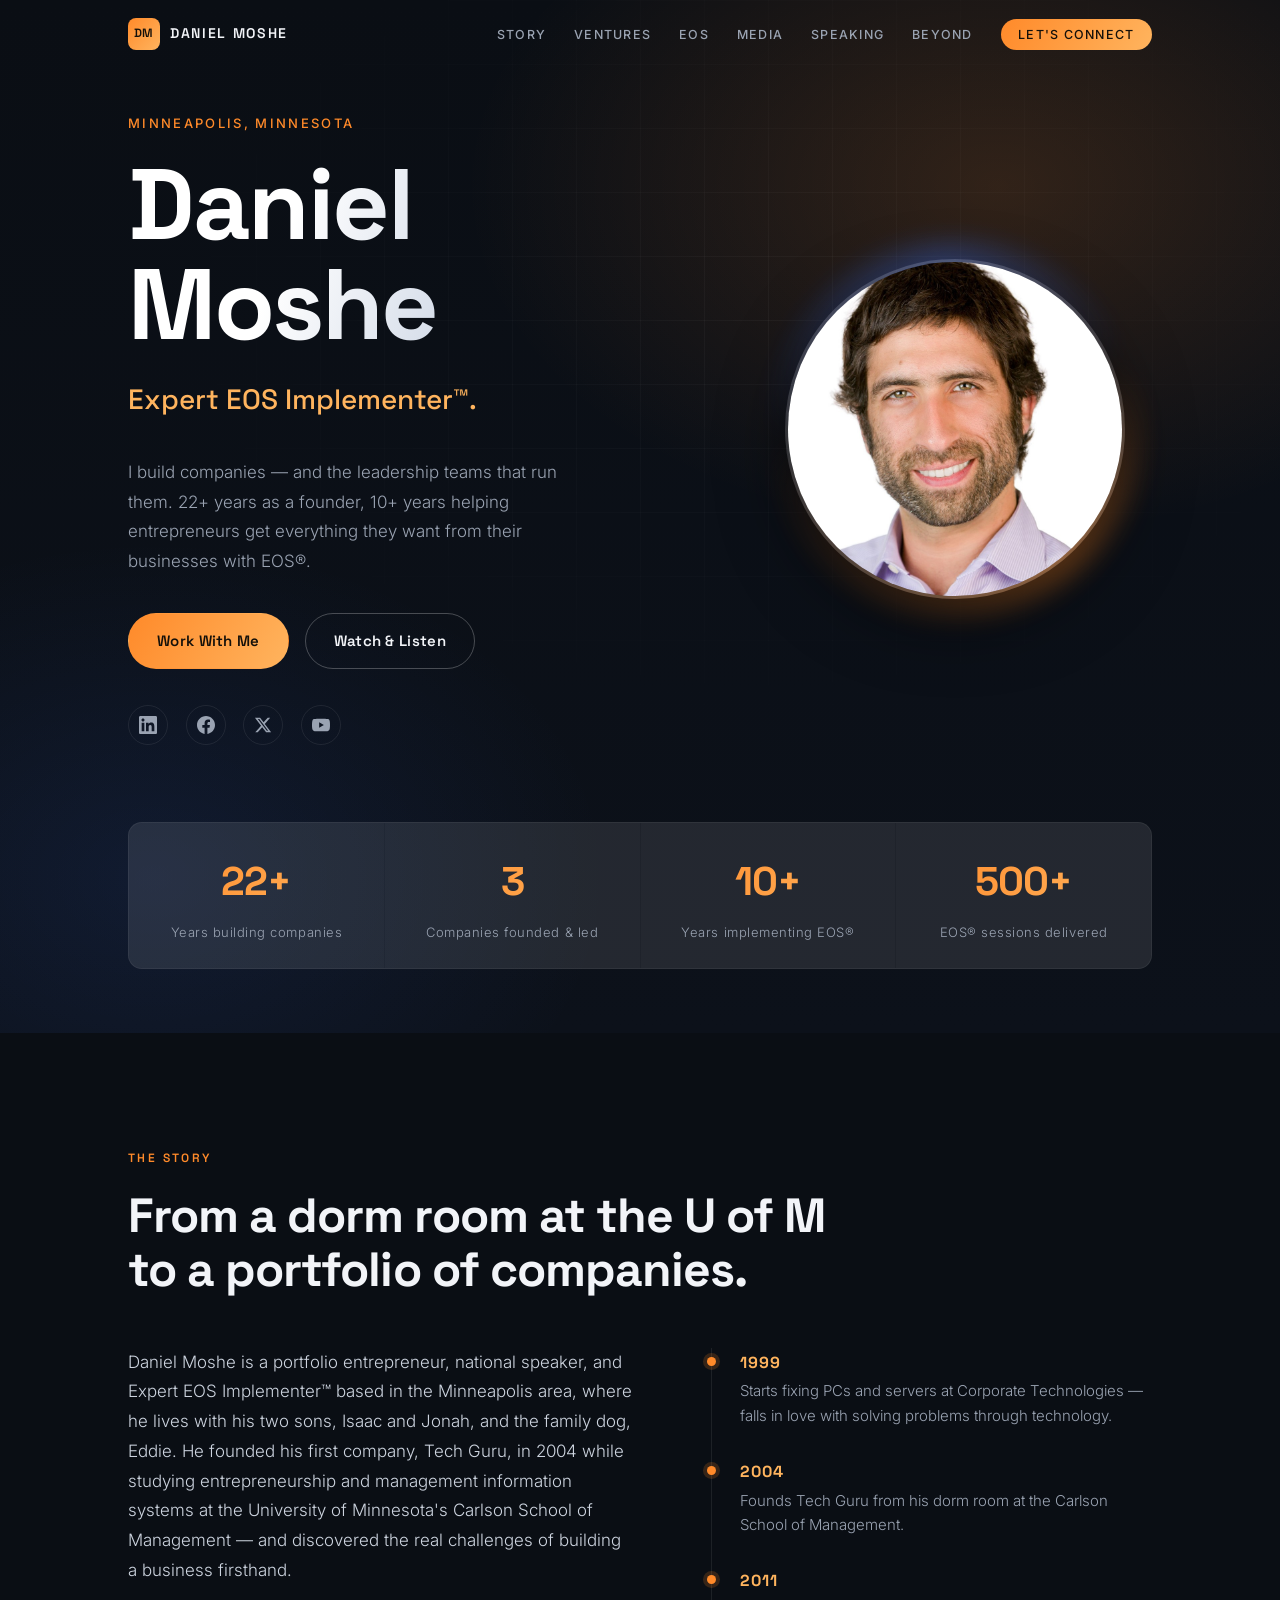
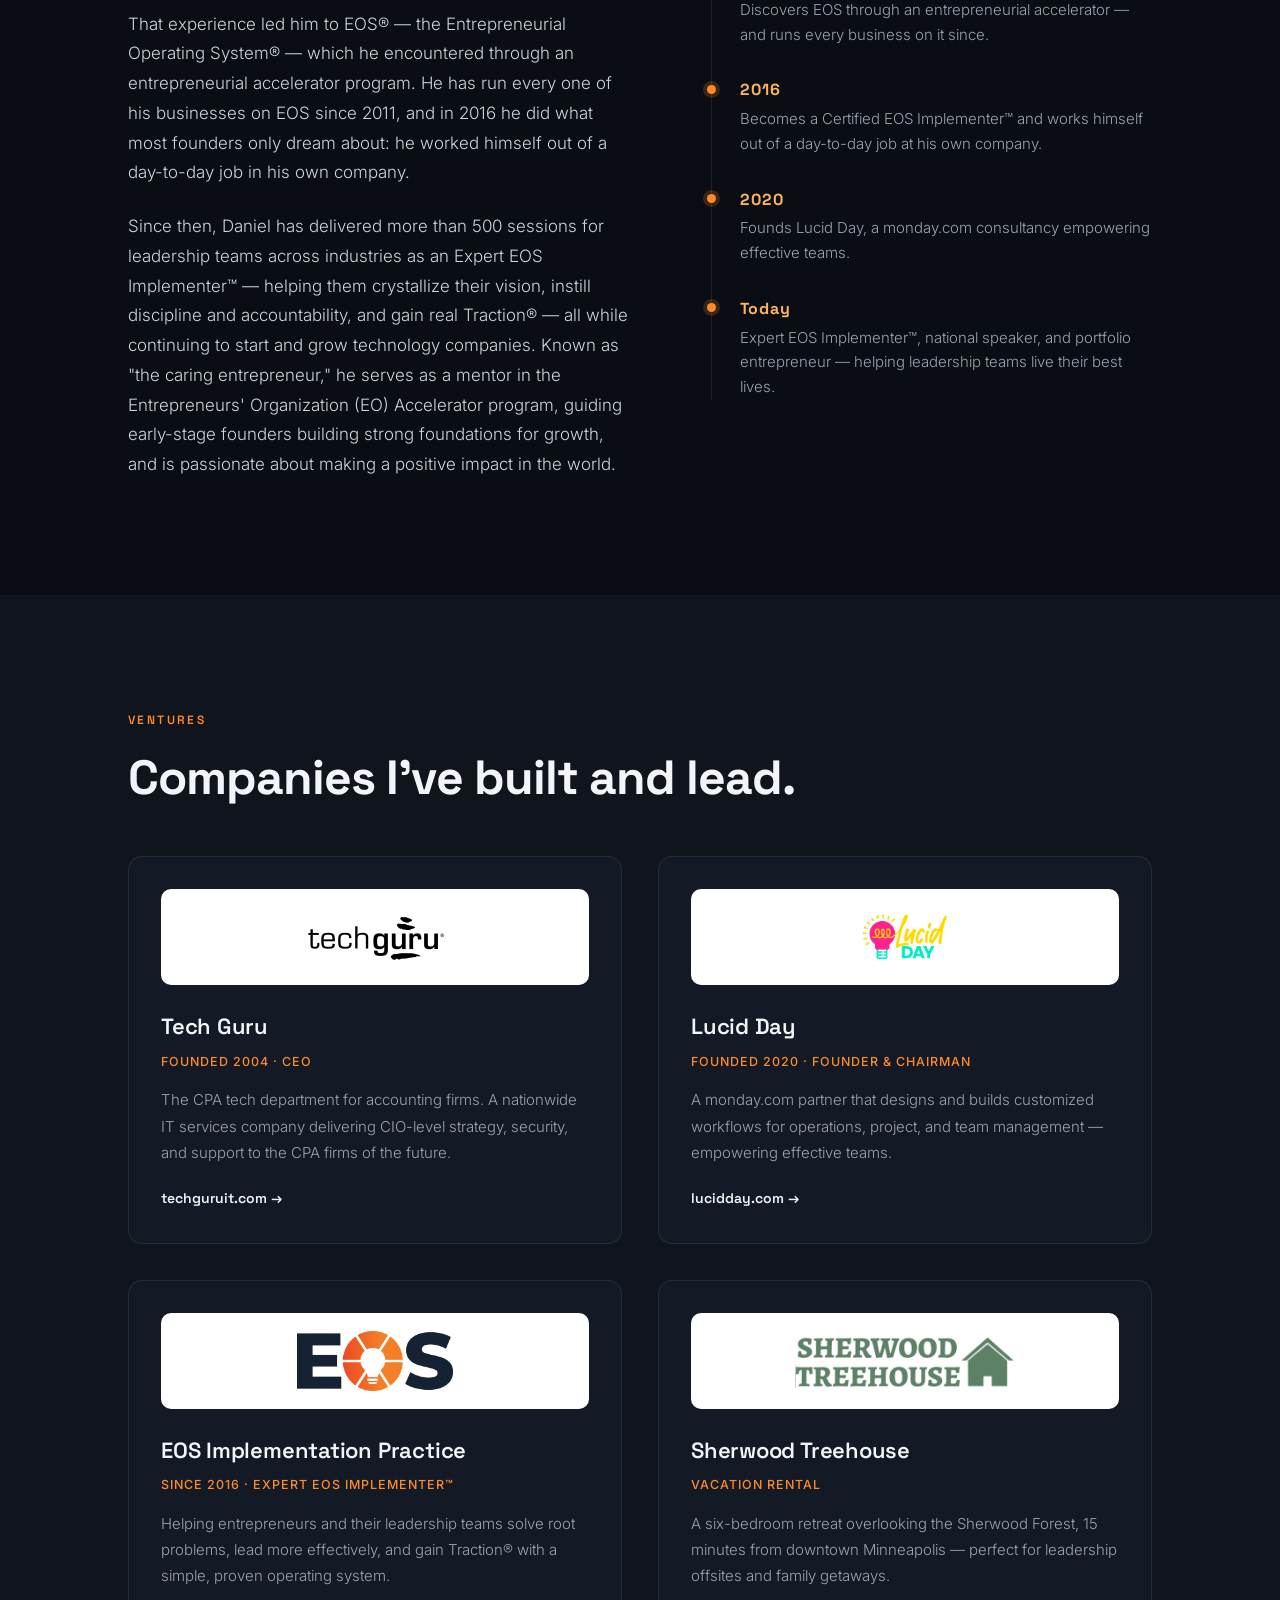
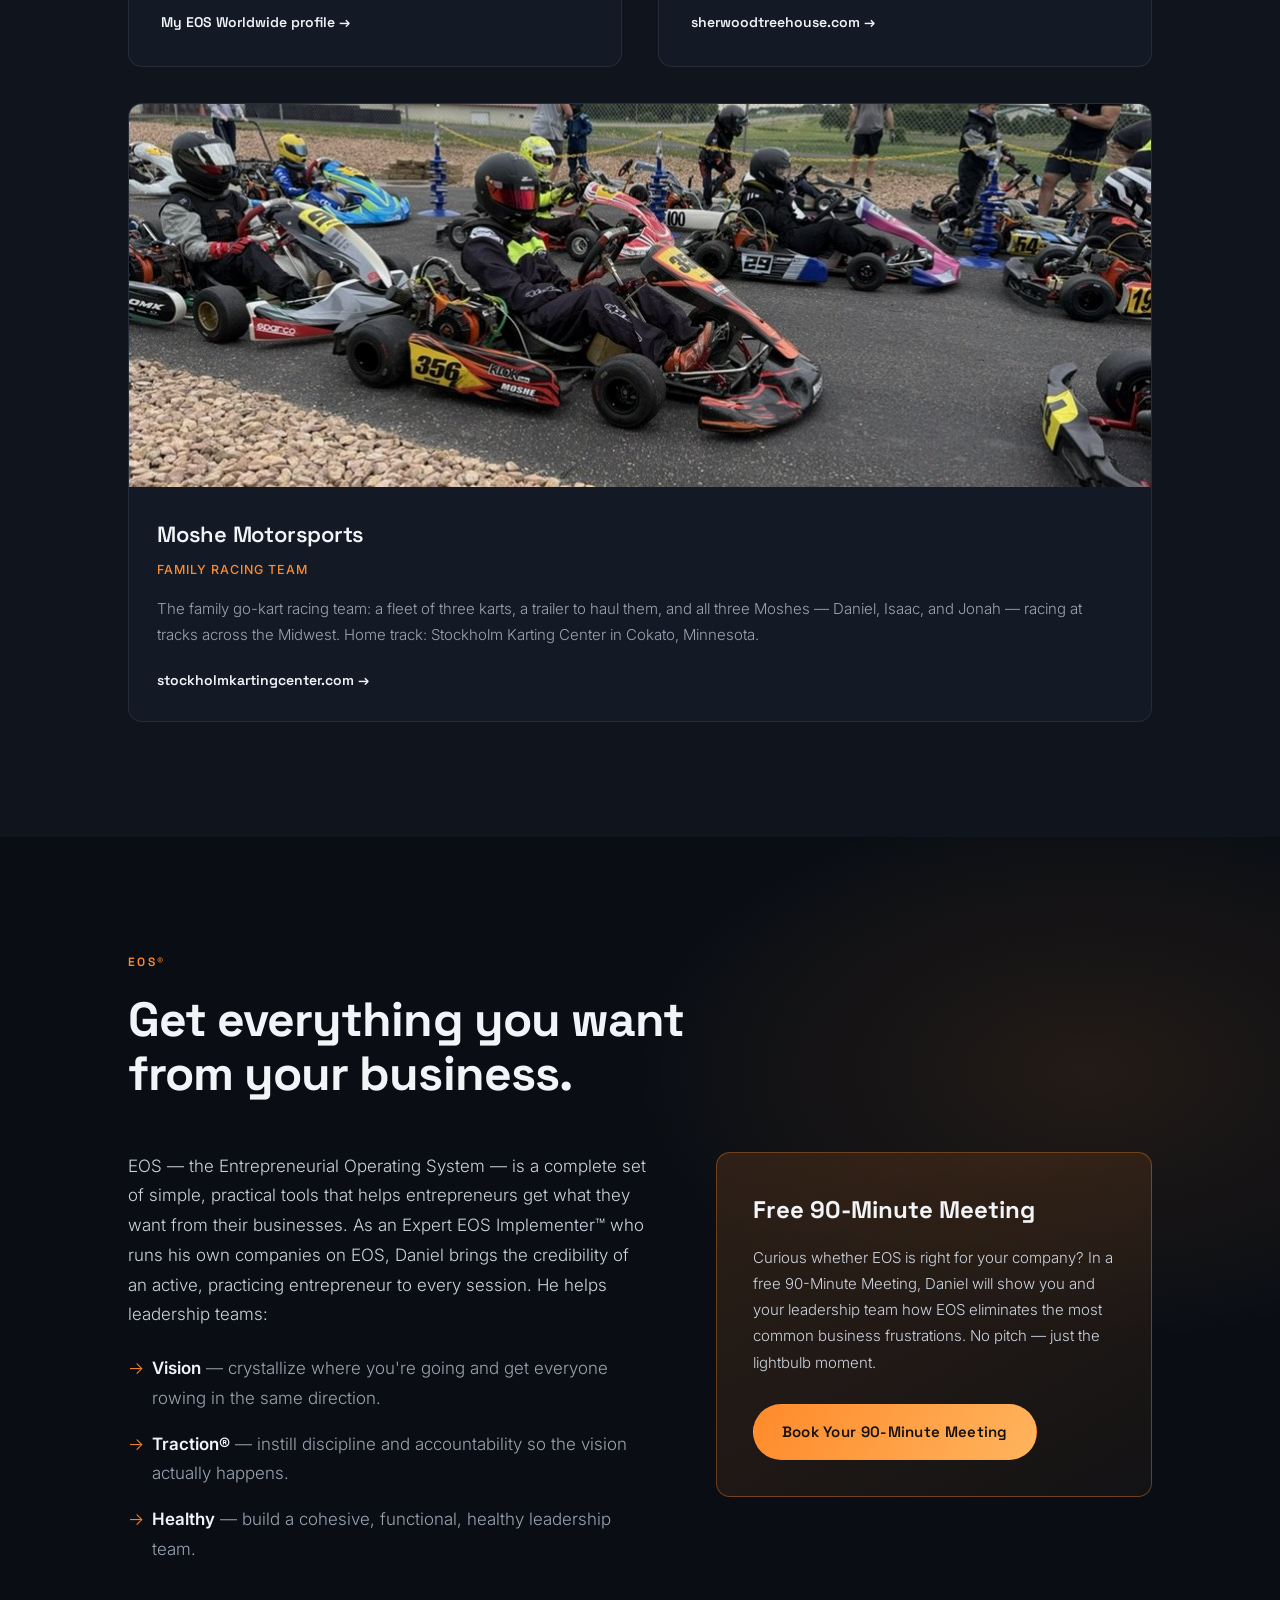
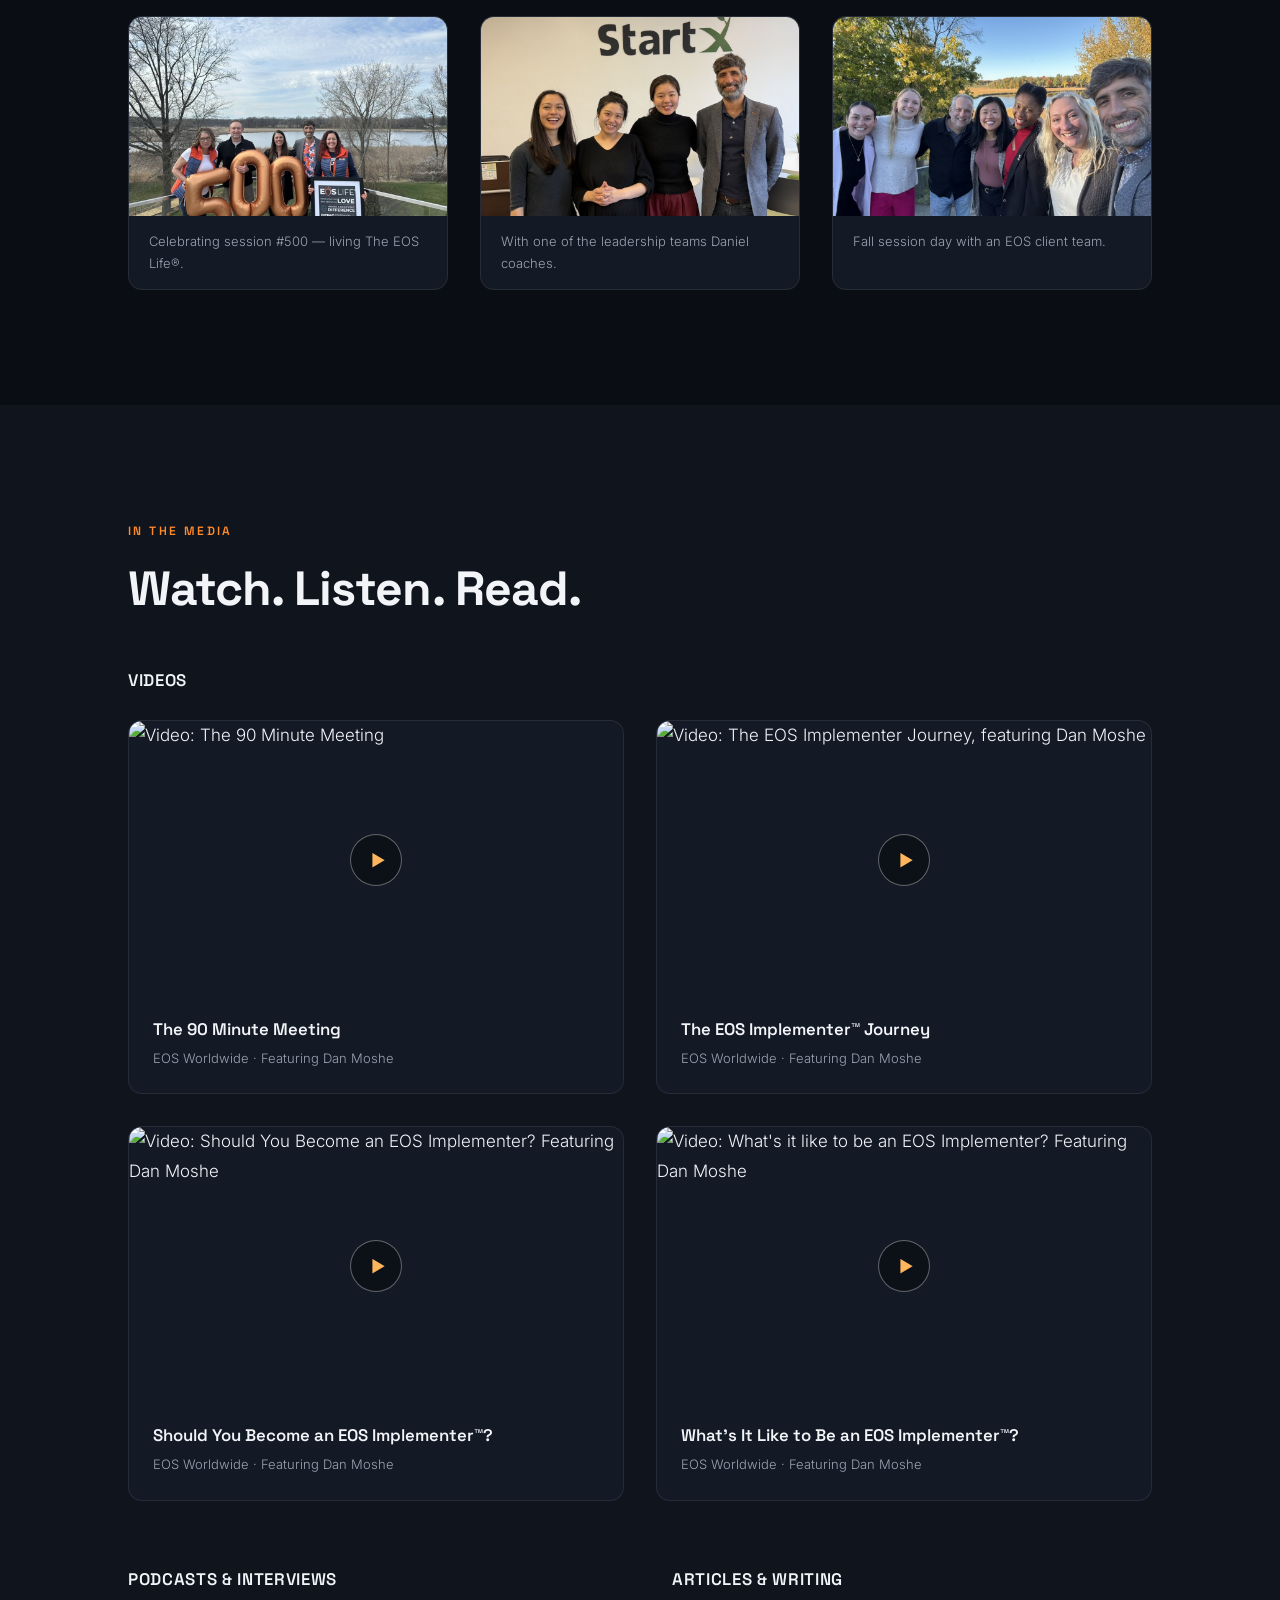
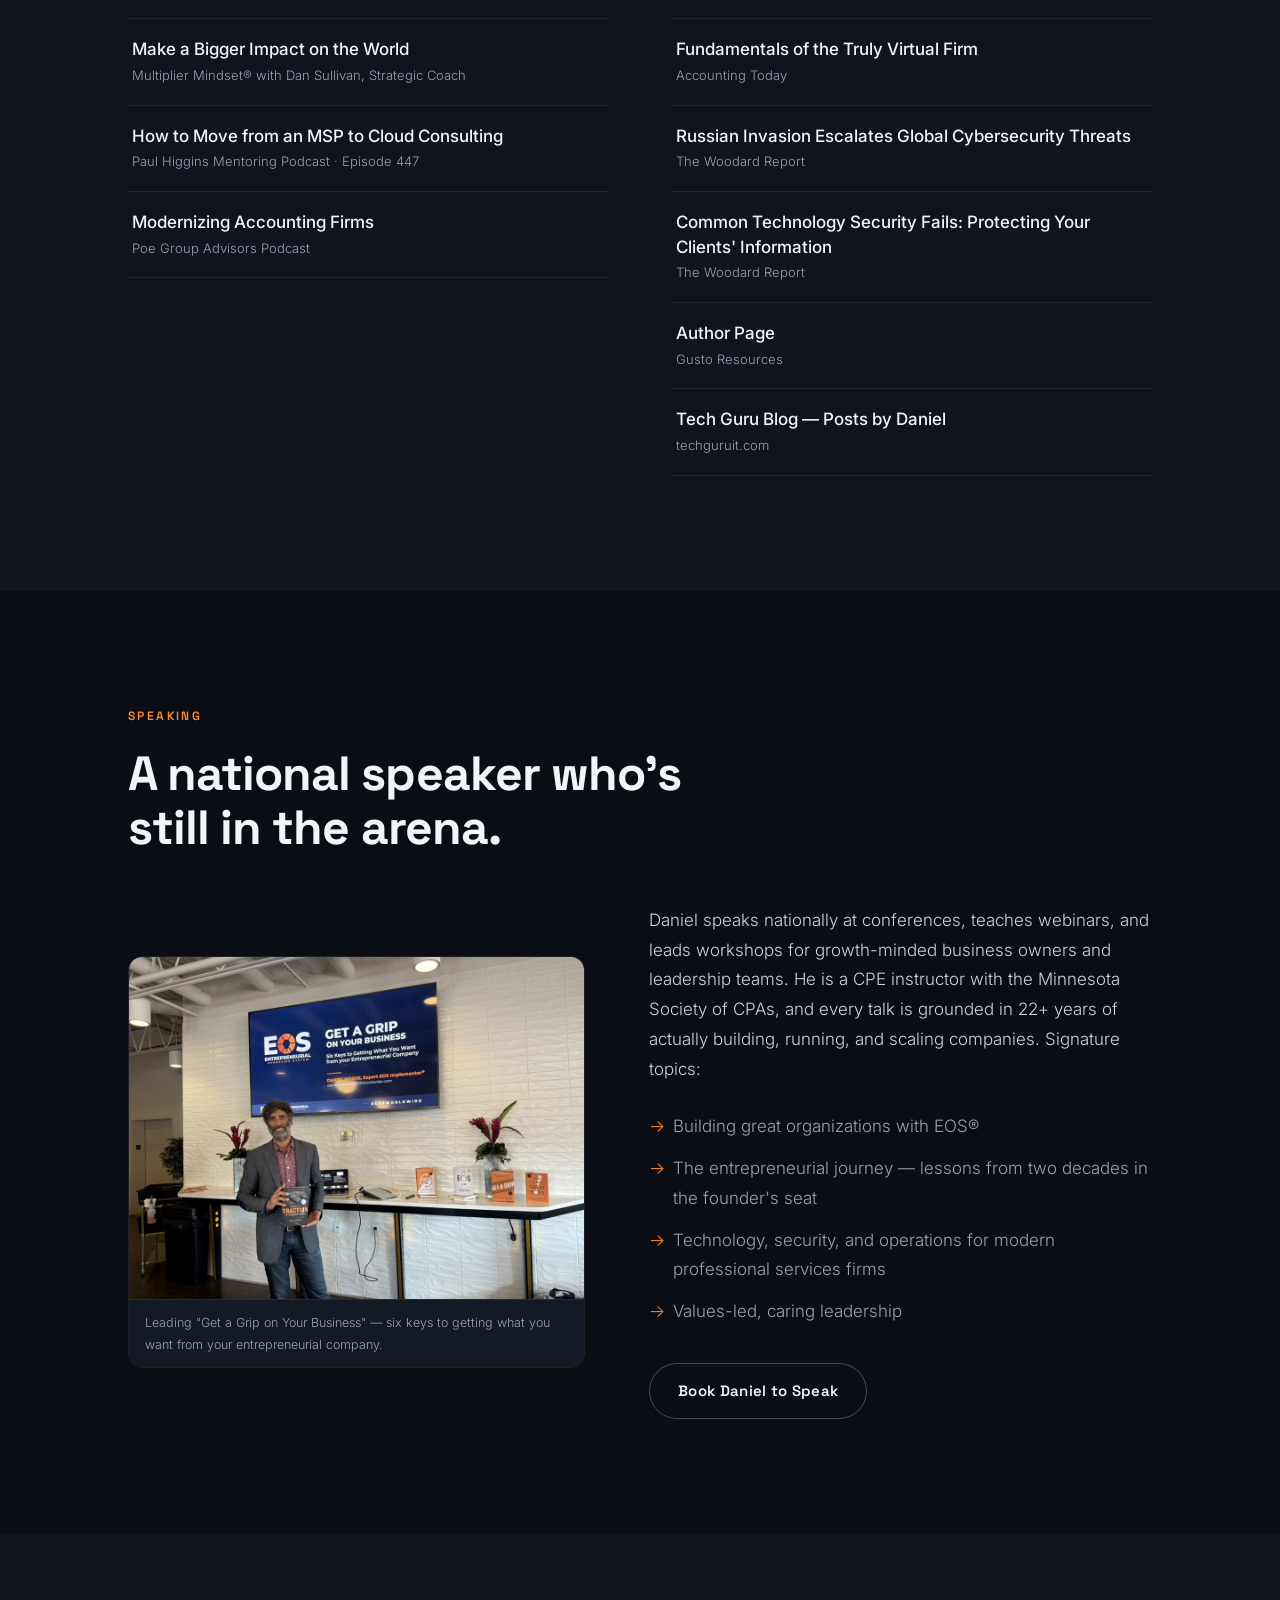
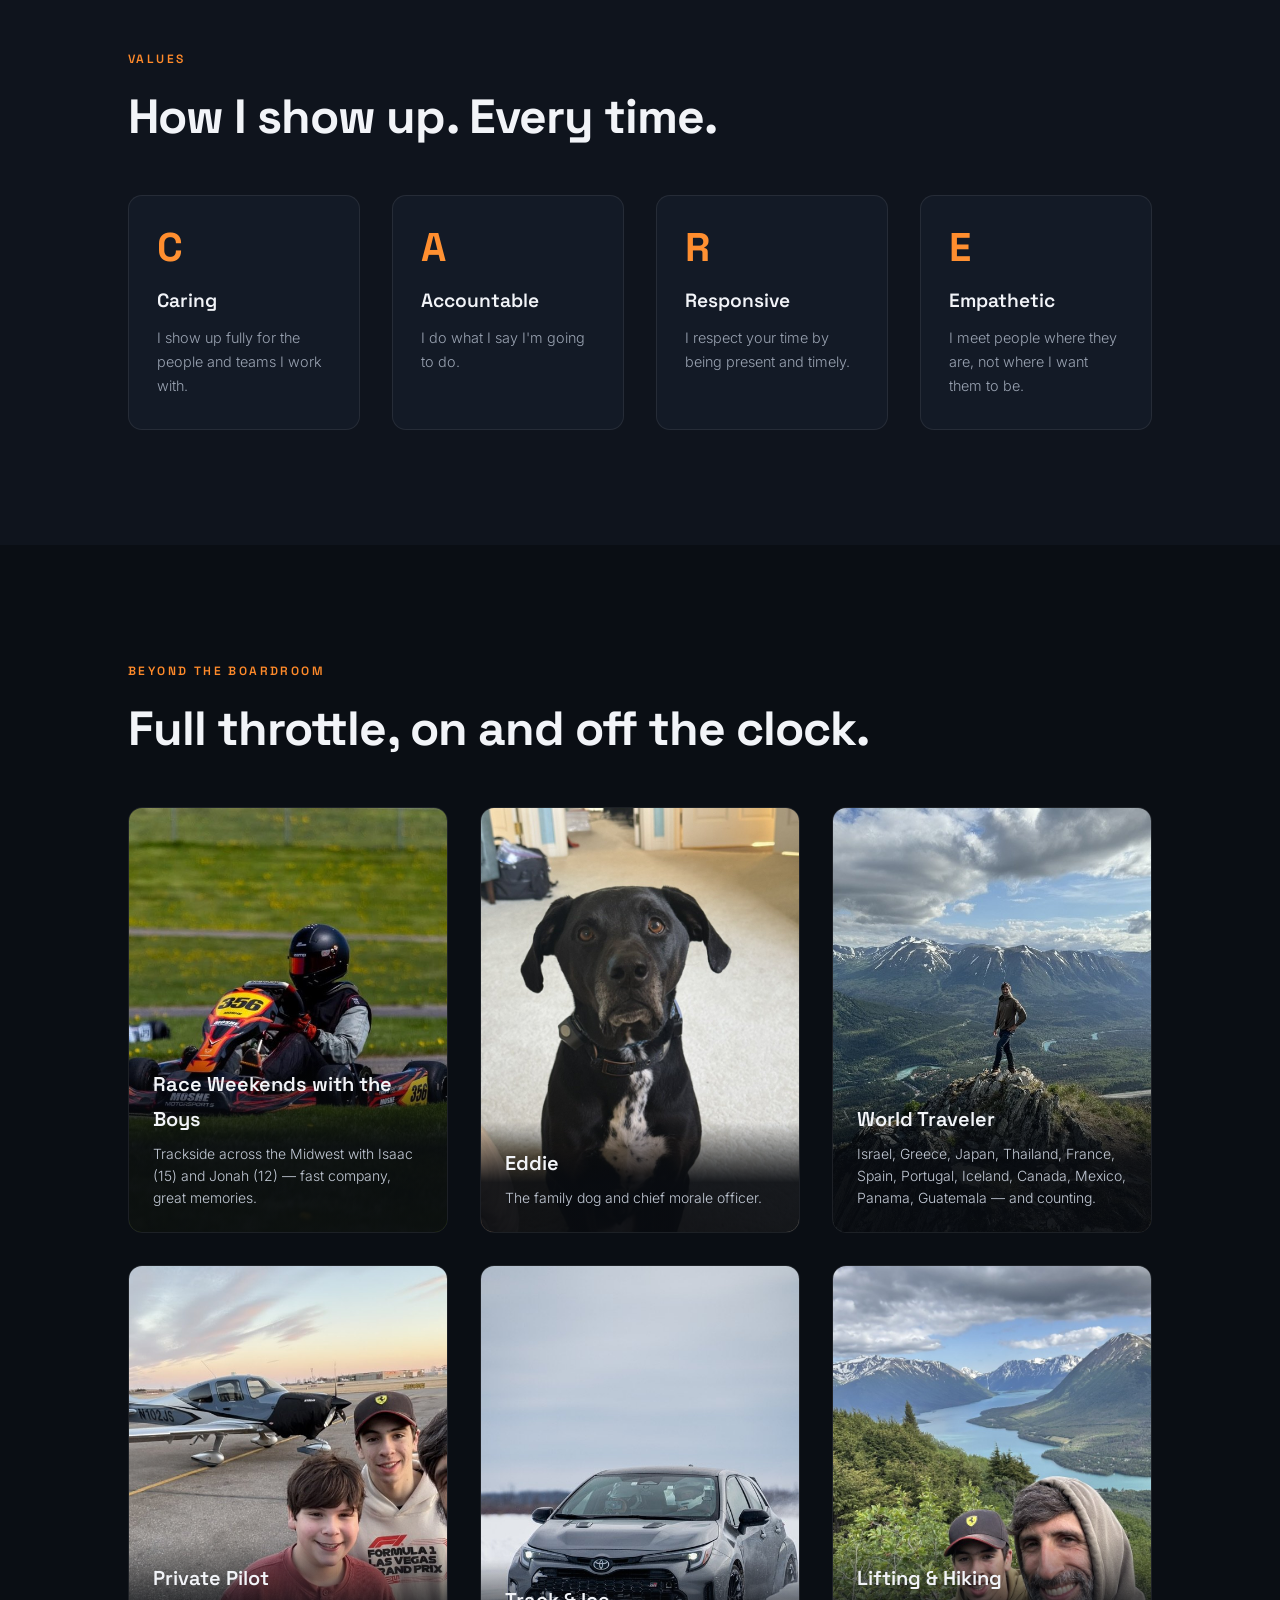
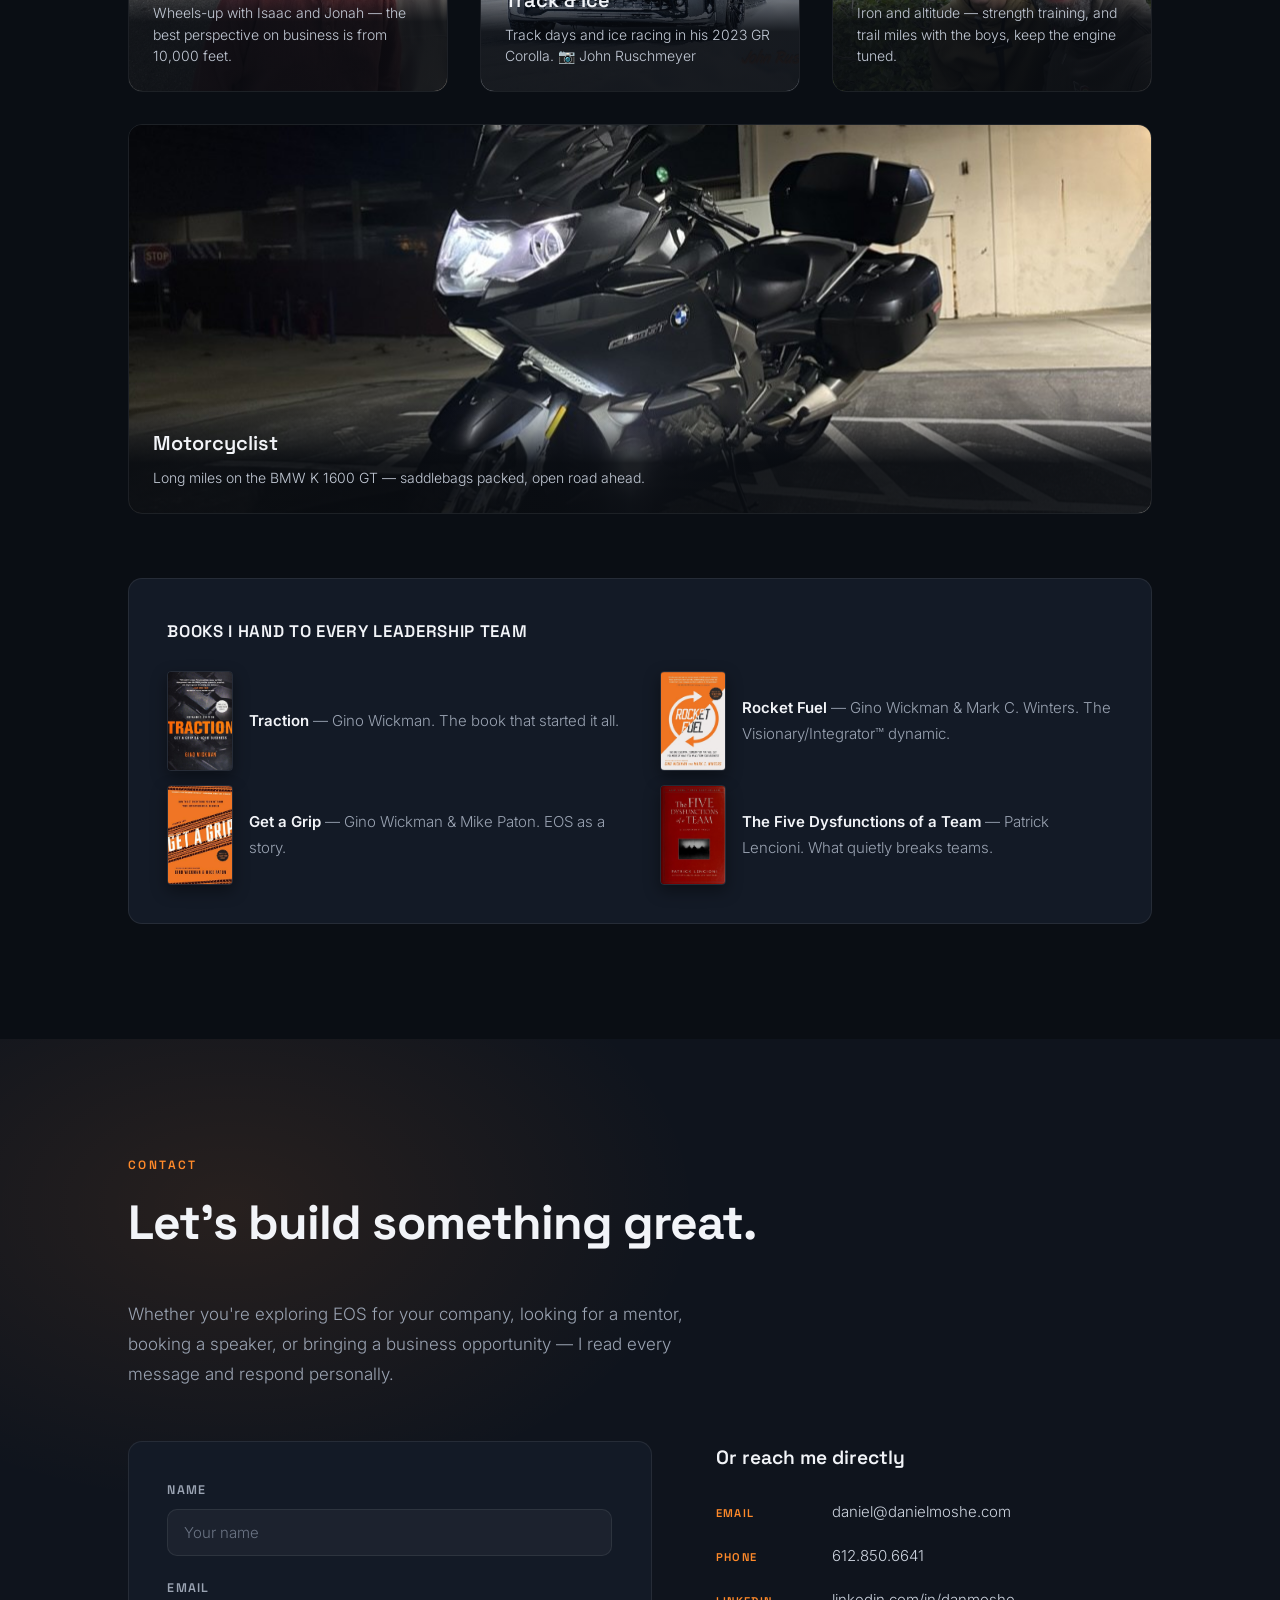
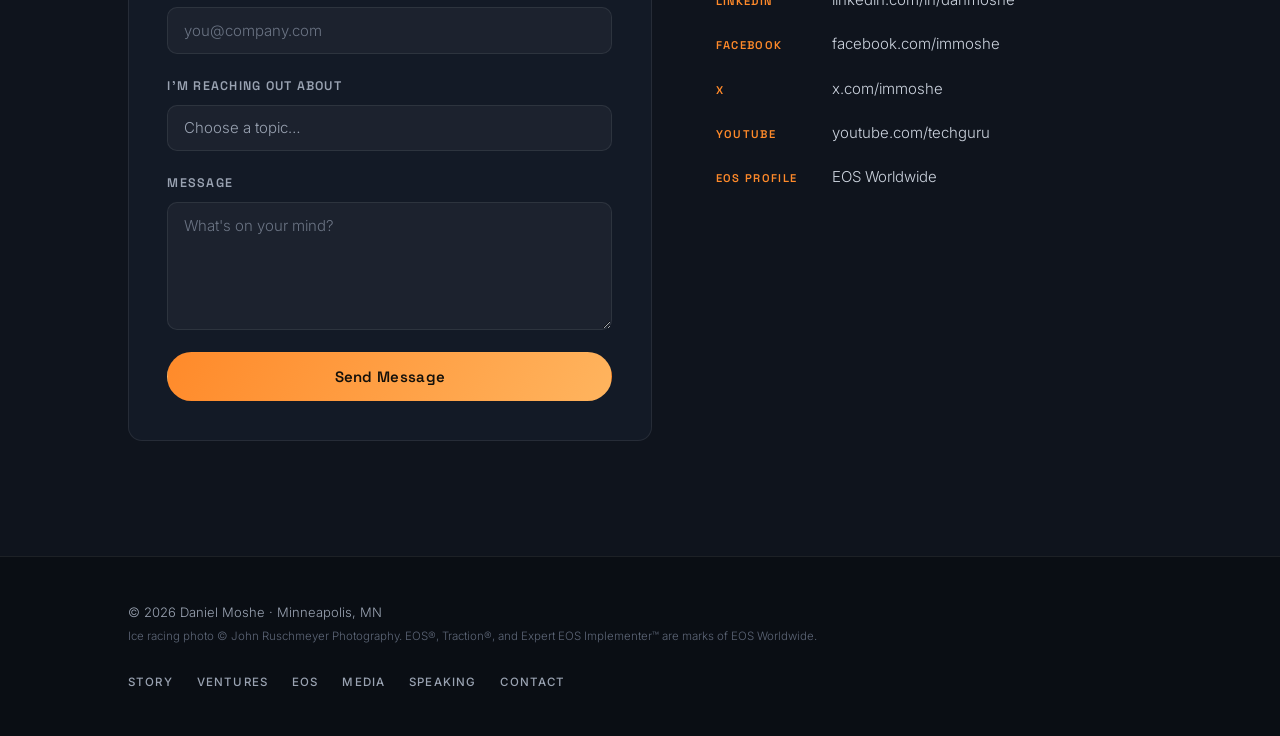
==== commit a817518c: "Celebrate 500th EOS session, expand countries, add Motorcyclist card - Stats bar and story now featu" ====
--- a/index.html
+++ b/index.html
@@ -164,8 +164,8 @@
             <span class="stat-label">Years implementing EOS®</span>
           </li>
           <li class="stat reveal">
-            <span class="stat-number">Dozens</span>
-            <span class="stat-label">Of leadership teams coached</span>
+            <span class="stat-number">500+</span>
+            <span class="stat-label">EOS® sessions delivered</span>
           </li>
         </ul>
       </div>
@@ -198,10 +198,10 @@
               only dream about: he worked himself out of a day-to-day job in his own company.
             </p>
             <p>
-              Since then, Daniel has guided dozens of leadership teams across industries as an
-              EOS Implementer — helping them crystallize their vision, instill discipline and
-              accountability, and gain real Traction® — all while continuing to start and grow
-              technology companies. Known as "the caring entrepreneur," he serves as a mentor
+              Since then, Daniel has delivered more than 500 sessions for leadership teams
+              across industries as an Expert EOS Implementer™ — helping them crystallize their
+              vision, instill discipline and accountability, and gain real Traction® — all
+              while continuing to start and grow technology companies. Known as "the caring entrepreneur," he serves as a mentor
               in the Entrepreneurs' Organization (EO) Accelerator program, guiding early-stage
               founders building strong foundations for growth, and is passionate about making
               a positive impact in the world.
@@ -365,6 +365,10 @@
 
         <div class="eos-photos reveal">
           <figure>
+            <img src="eos-500.jpg" alt="Daniel and an EOS client team celebrating his 500th session with balloons and The EOS Life sign" loading="lazy">
+            <figcaption>Celebrating session #500 — living The EOS Life®.</figcaption>
+          </figure>
+          <figure>
             <img src="eos-clients-1.jpg" alt="Daniel with an EOS client leadership team" loading="lazy">
             <figcaption>With one of the leadership teams Daniel coaches.</figcaption>
           </figure>
@@ -600,7 +604,7 @@
             <img src="world-traveler.jpg" alt="Daniel standing on a rocky mountain summit above a river valley" loading="lazy">
             <figcaption>
               <h3>World Traveler</h3>
-              <p>Israel, Greece, Japan, France, Thailand, Canada, Mexico, Panama — and counting.</p>
+              <p>Israel, Greece, Japan, Thailand, France, Spain, Portugal, Iceland, Canada, Mexico, Panama, Guatemala — and counting.</p>
             </figcaption>
           </figure>
 
@@ -616,7 +620,7 @@
             <img src="ice-racing.jpg" alt="Daniel's 2023 GR Corolla ice racing on a snow-banked track" loading="lazy">
             <figcaption>
               <h3>Track &amp; Ice</h3>
-              <p>Track days and ice racing in his 2023 GR Corolla — plus motorcycles when Minnesota thaws. 📷 John Ruschmeyer</p>
+              <p>Track days and ice racing in his 2023 GR Corolla. 📷 John Ruschmeyer</p>
             </figcaption>
           </figure>
 
@@ -625,6 +629,14 @@
             <figcaption>
               <h3>Lifting &amp; Hiking</h3>
               <p>Iron and altitude — strength training, and trail miles with the boys, keep the engine tuned.</p>
+            </figcaption>
+          </figure>
+
+          <figure class="beyond-card beyond-card-wide reveal">
+            <img src="motorcycle.jpg" alt="Daniel's BMW K 1600 GT touring motorcycle at night" loading="lazy">
+            <figcaption>
+              <h3>Motorcyclist</h3>
+              <p>Long miles on the BMW K 1600 GT — saddlebags packed, open road ahead.</p>
             </figcaption>
           </figure>
         </div>
--- a/style.css
+++ b/style.css
@@ -698,7 +698,7 @@
 .eos-photos {
   margin-top: clamp(2.5rem, 4vw, 3.5rem);
   display: grid;
-  grid-template-columns: 1fr 1fr;
+  grid-template-columns: repeat(3, 1fr);
   gap: clamp(1.25rem, 2.5vw, 2rem);
 }
 
@@ -985,6 +985,11 @@
 }
 
 .beyond-card:hover img { transform: scale(1.06); }
+
+.beyond-card-wide {
+  grid-column: 1 / -1;
+  aspect-ratio: 21 / 8;
+}
 
 .beyond-card figcaption {
   position: absolute;
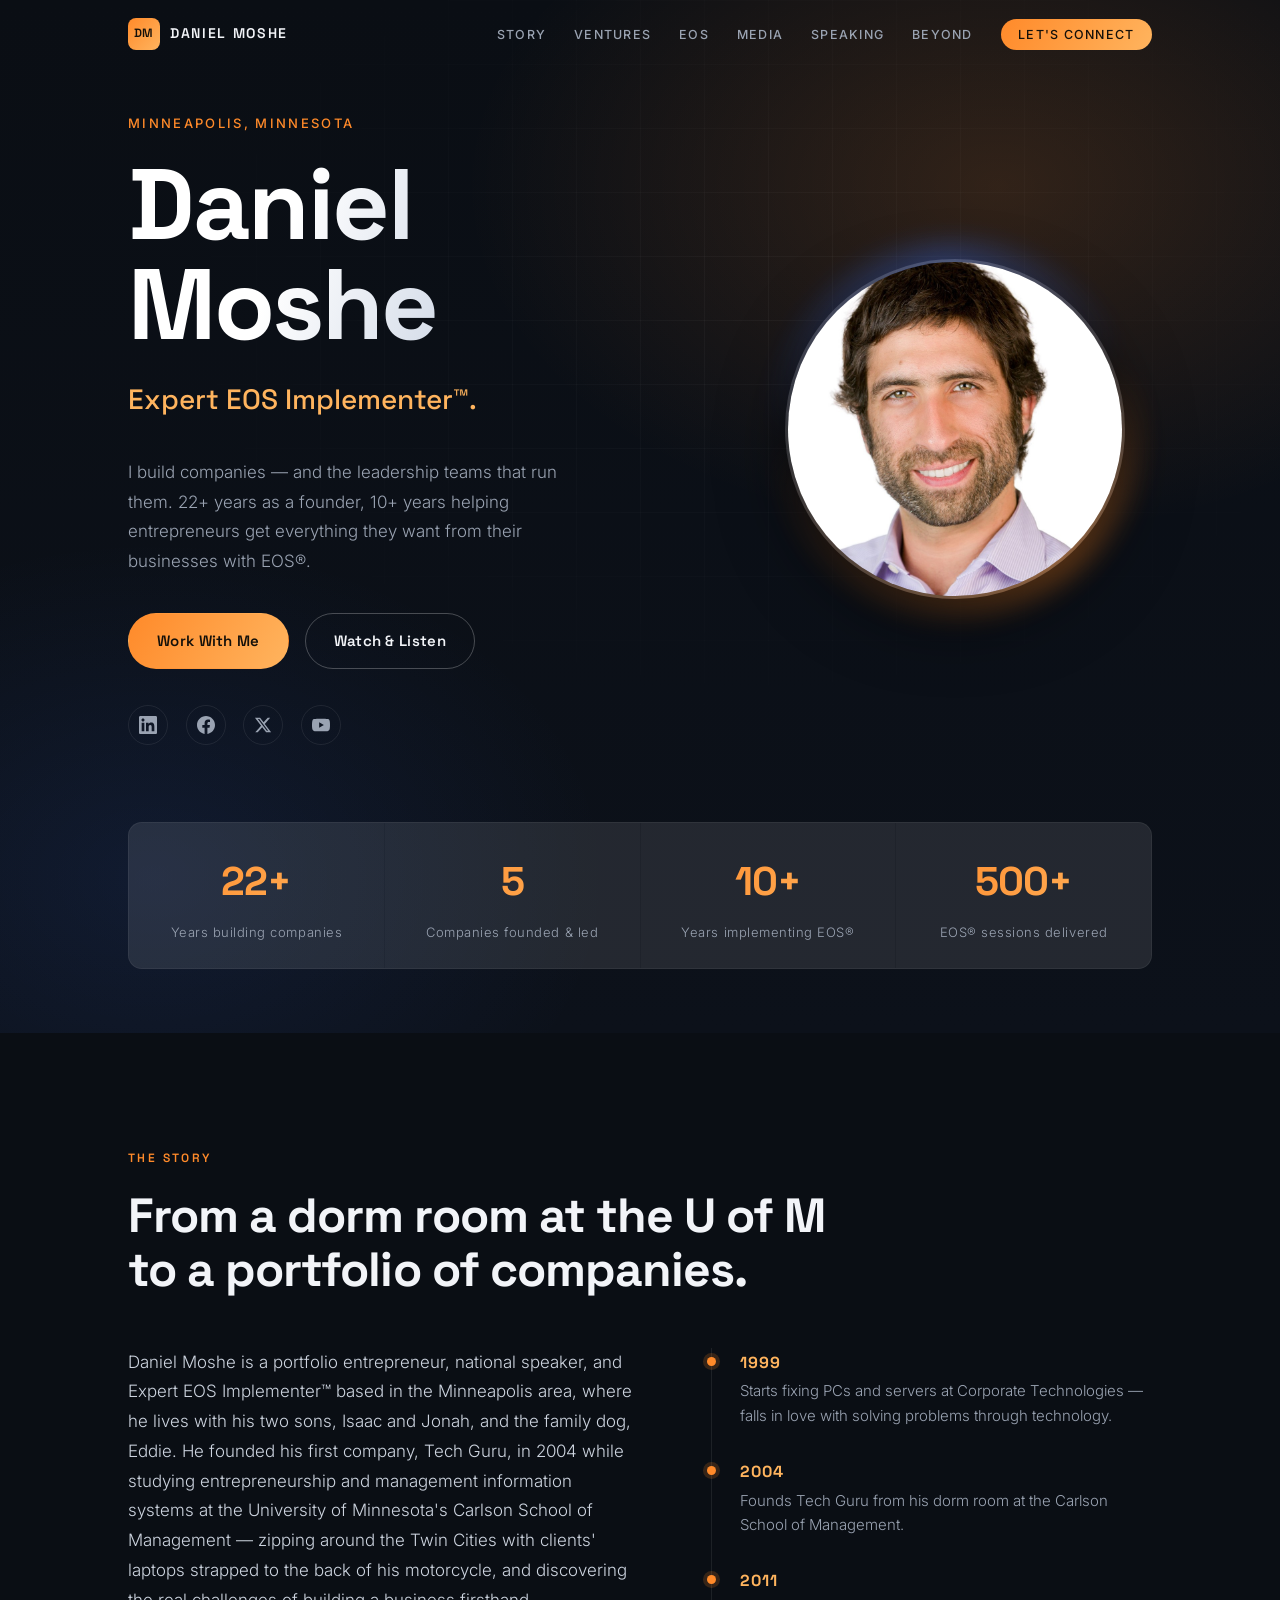
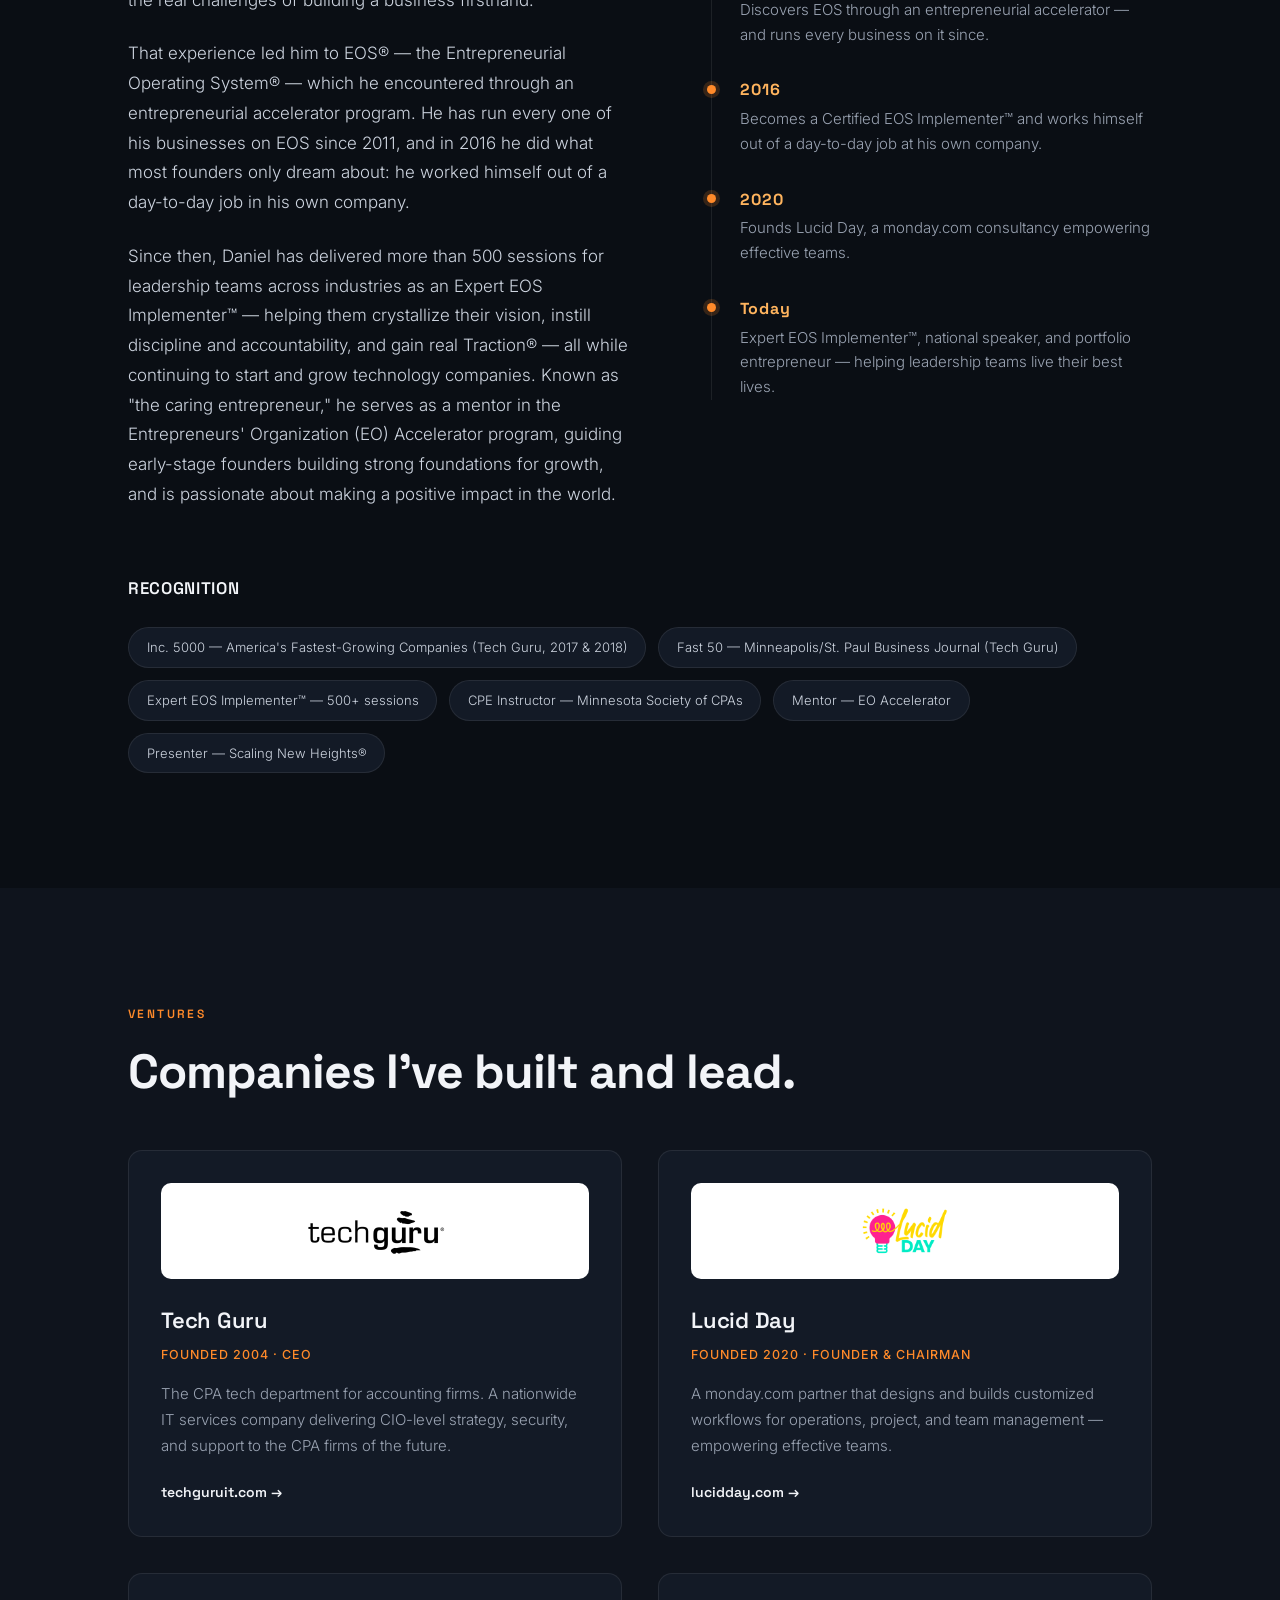
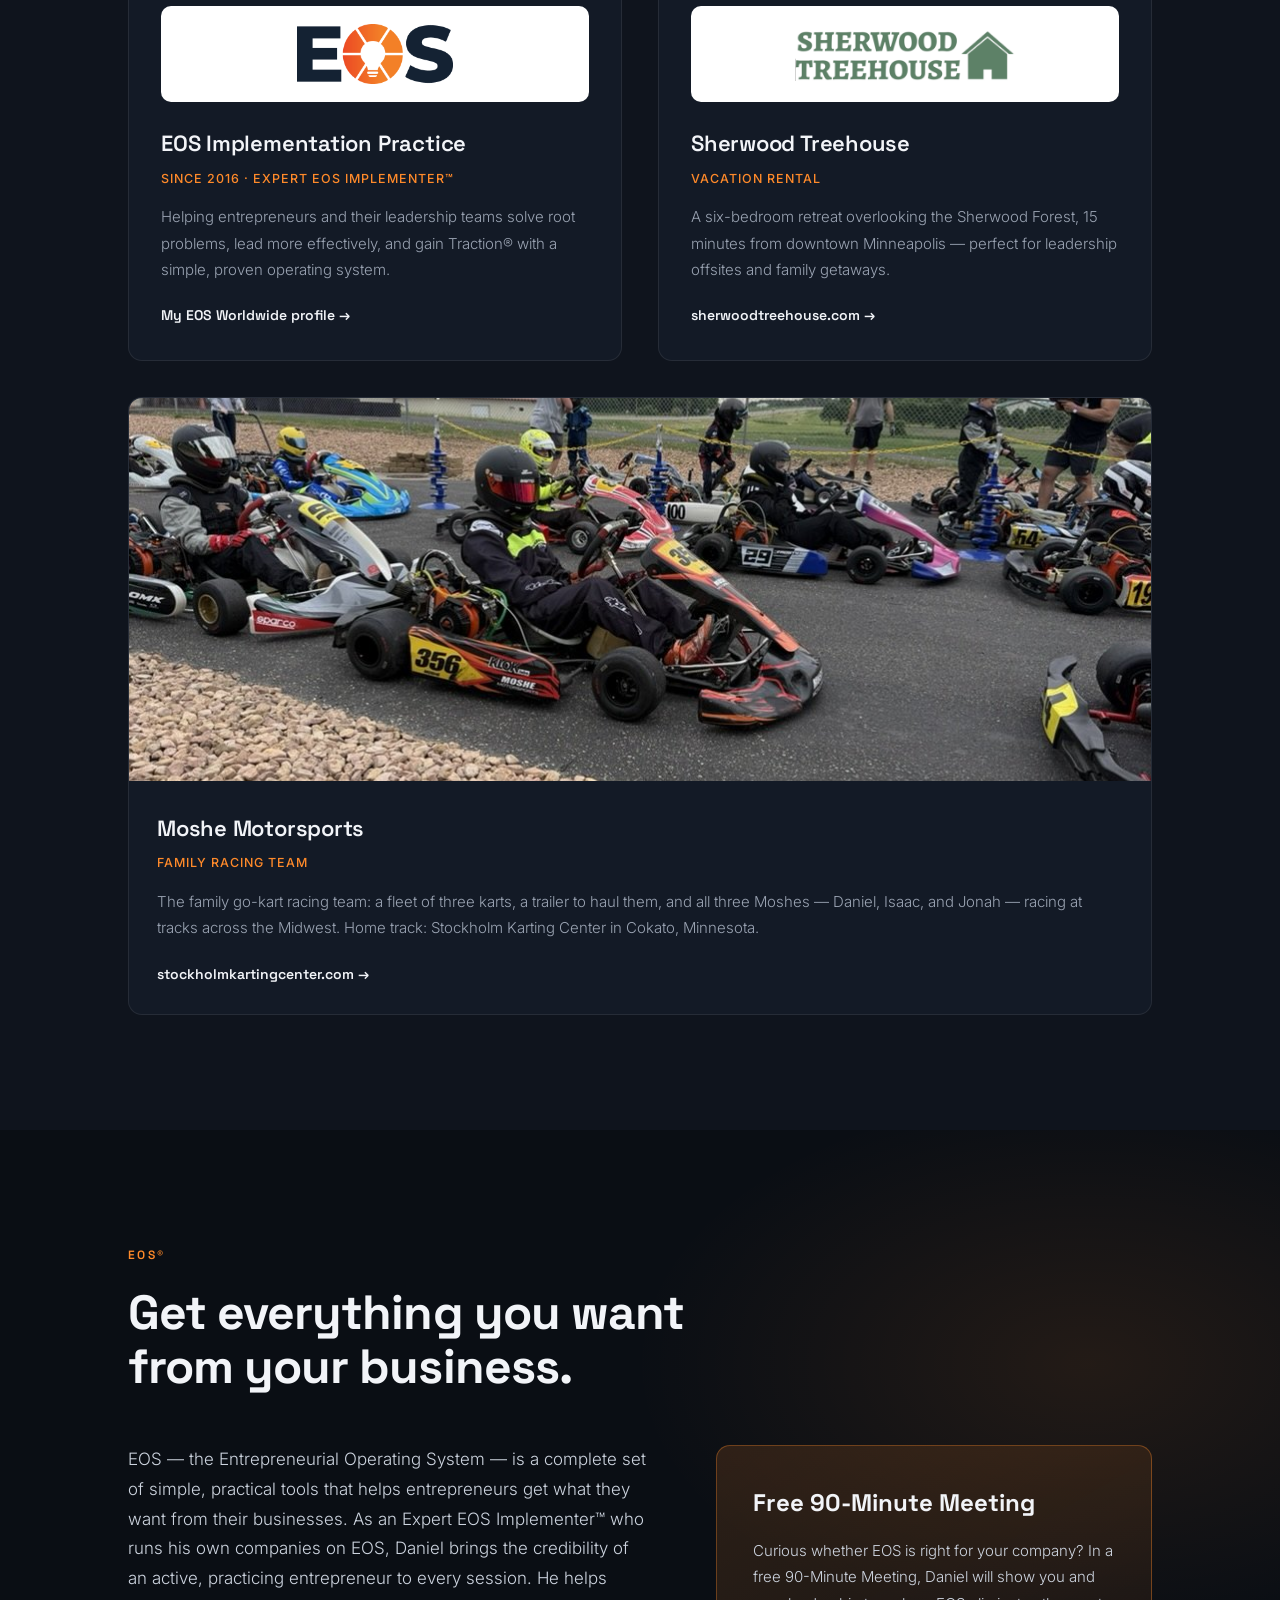
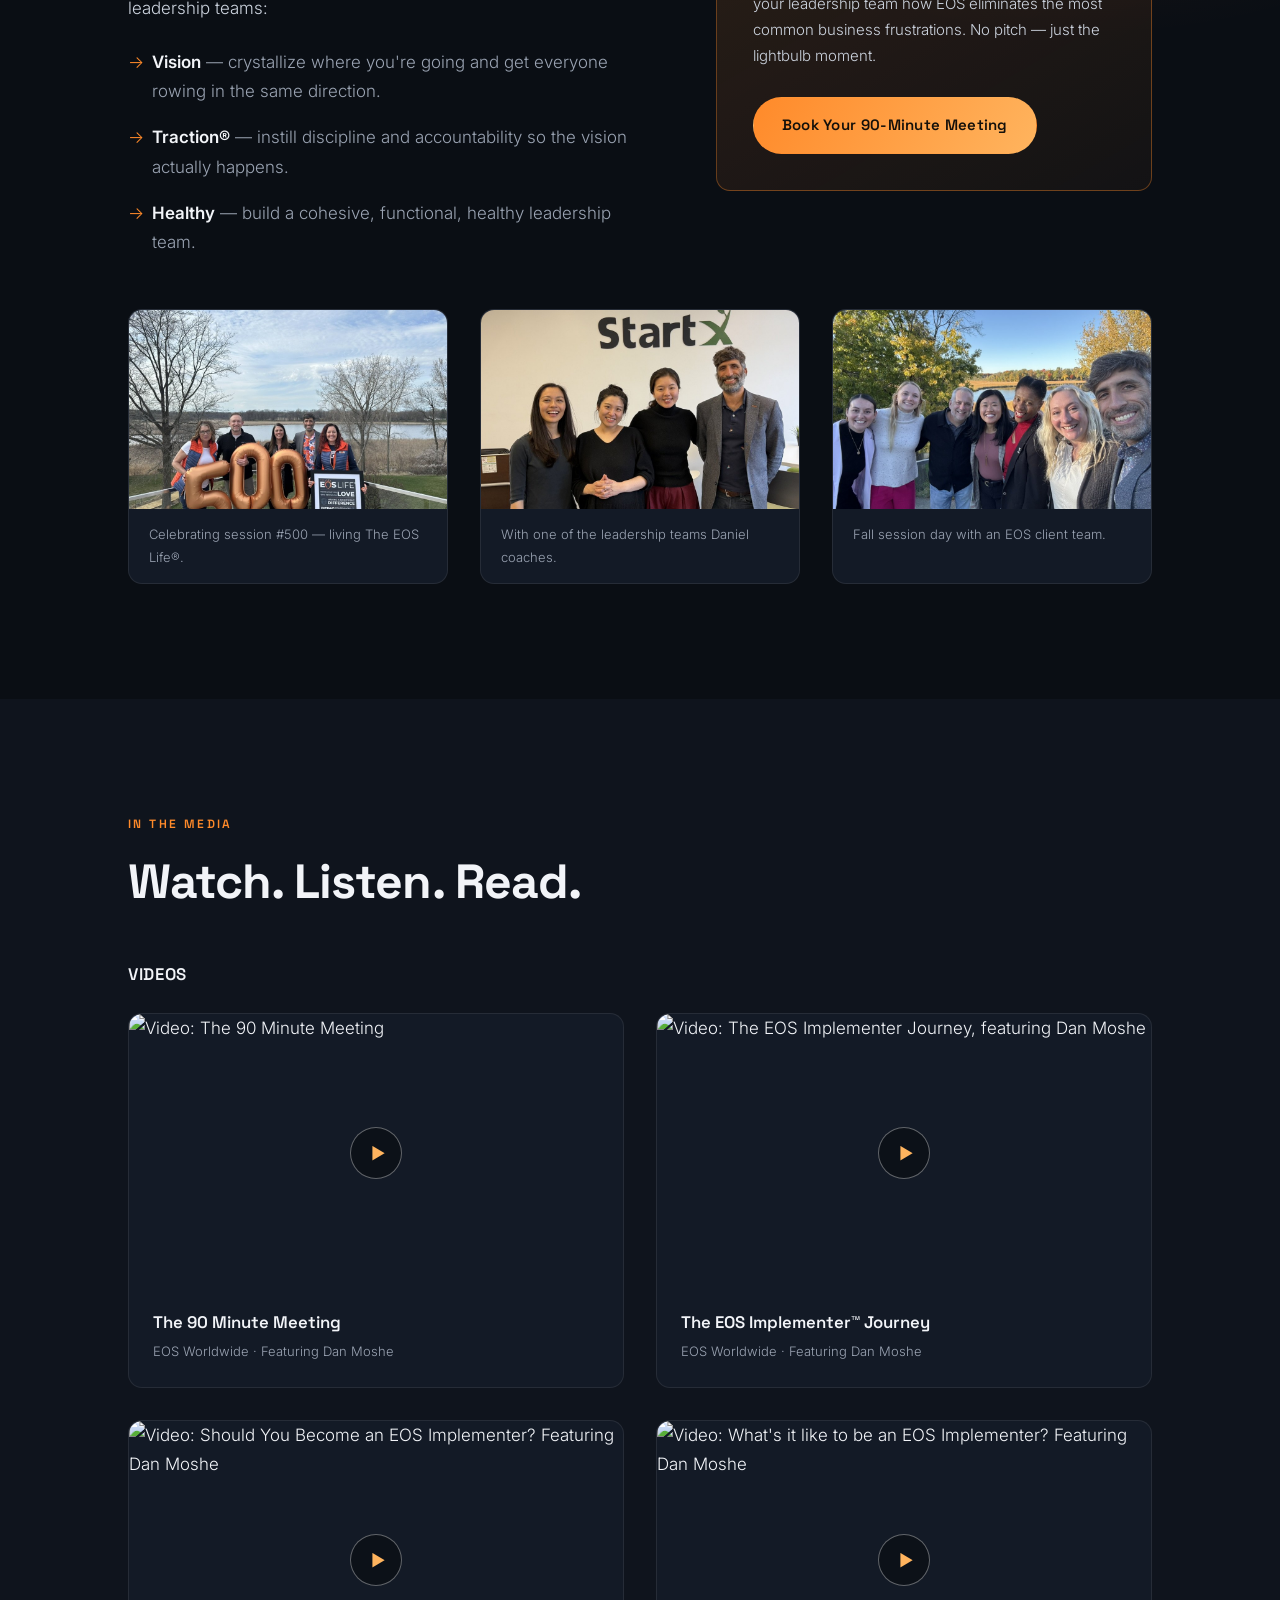
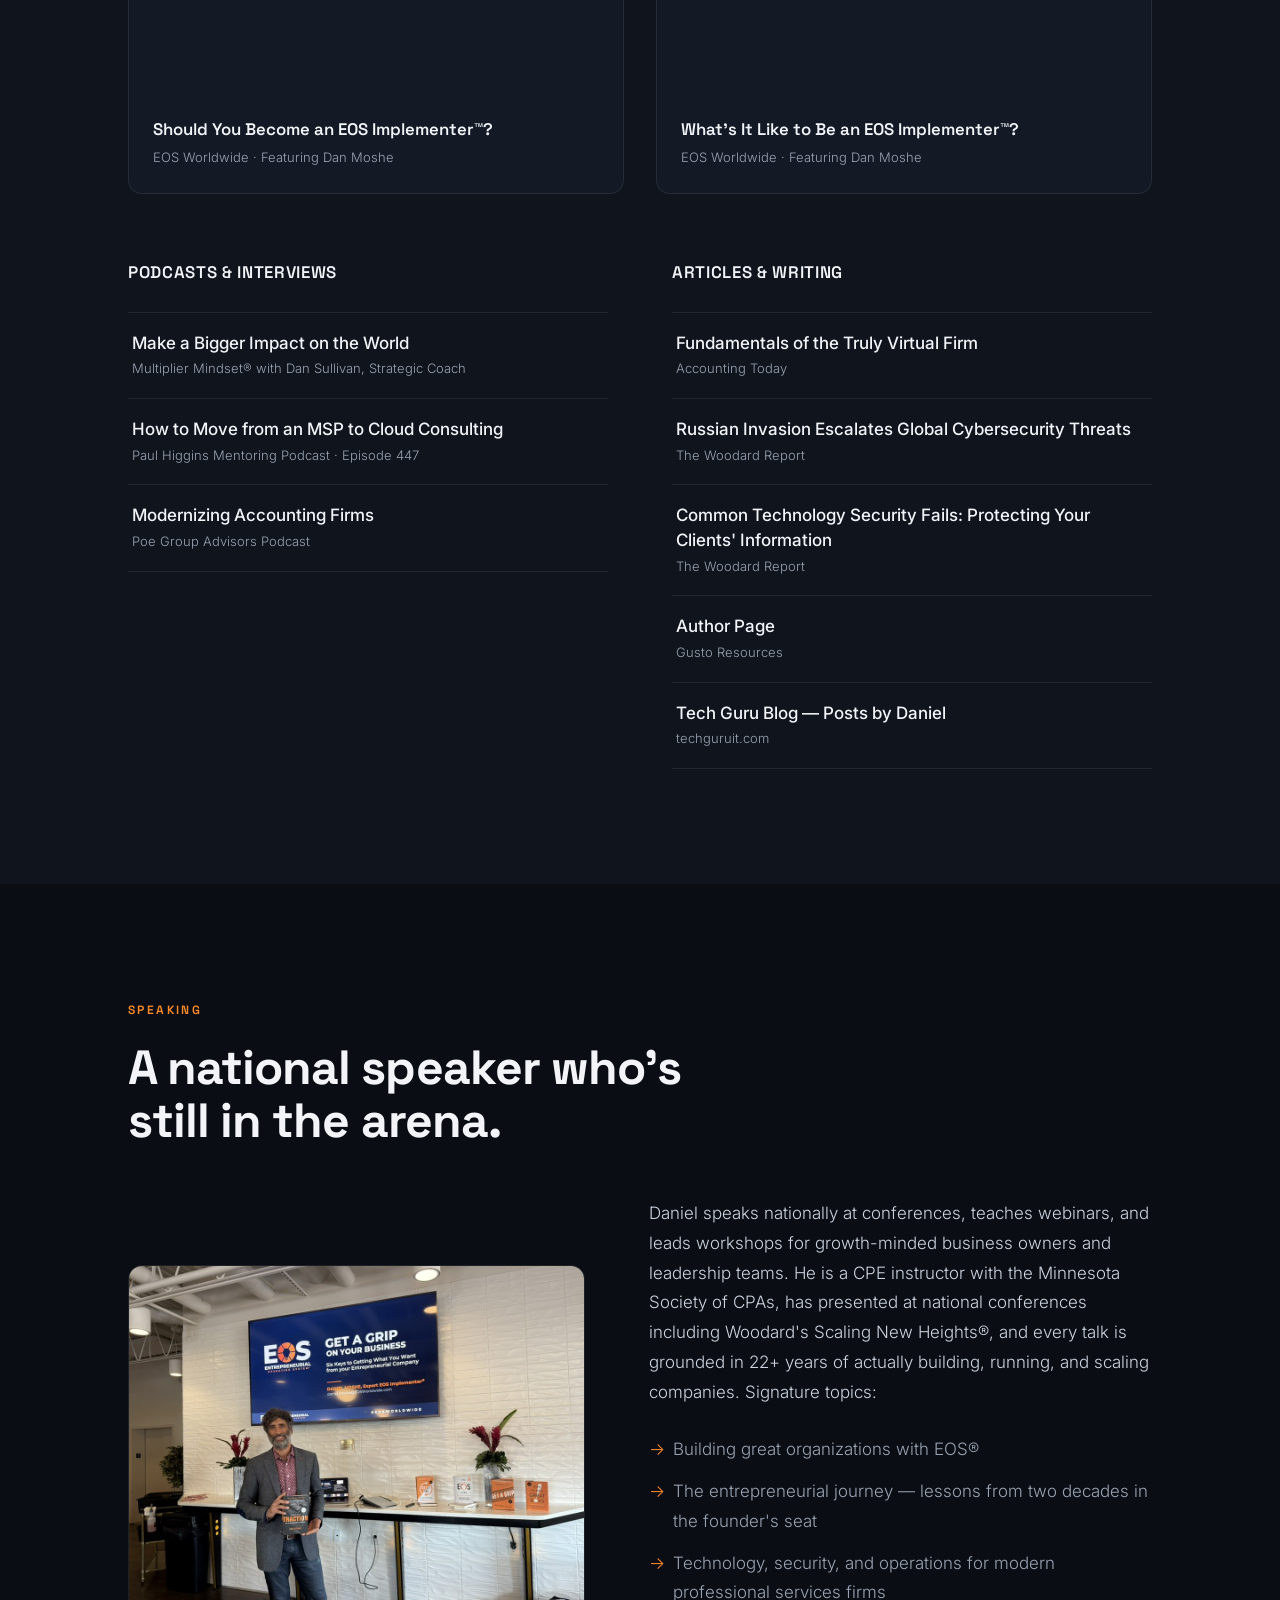
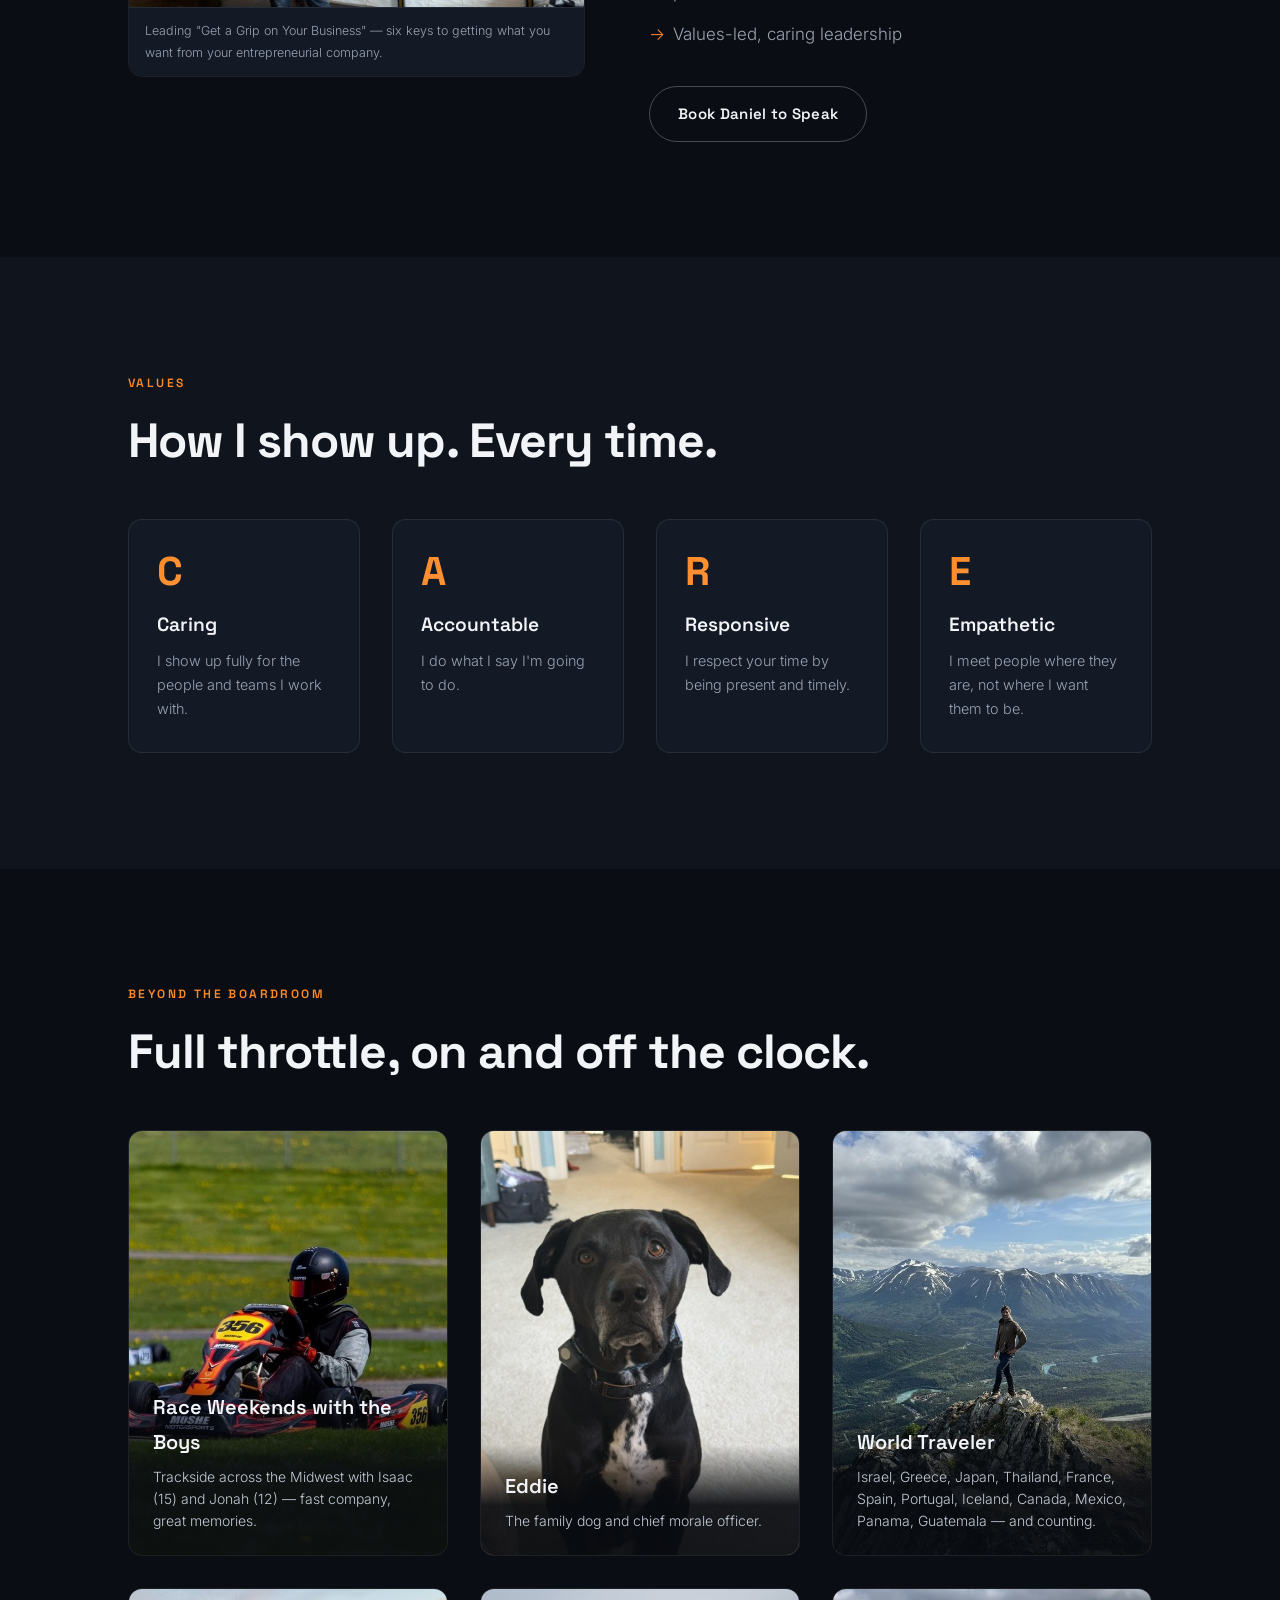
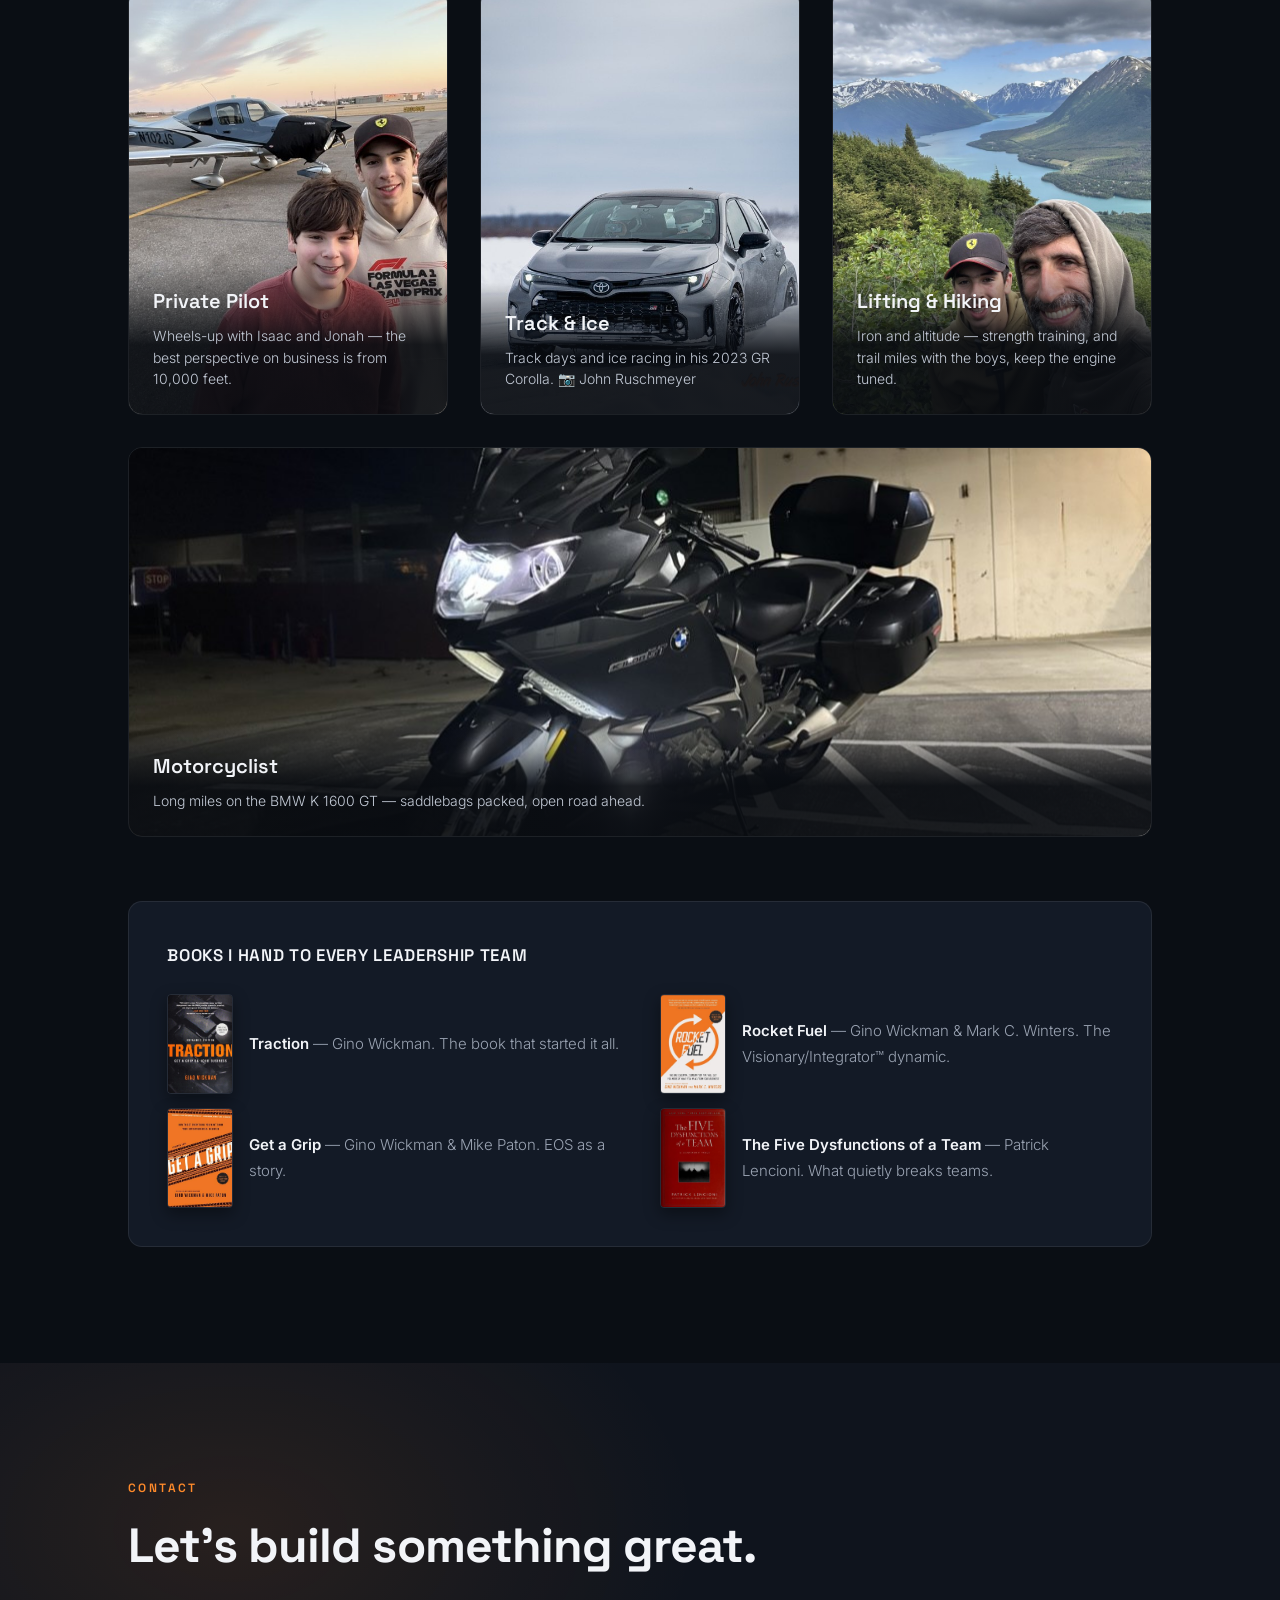
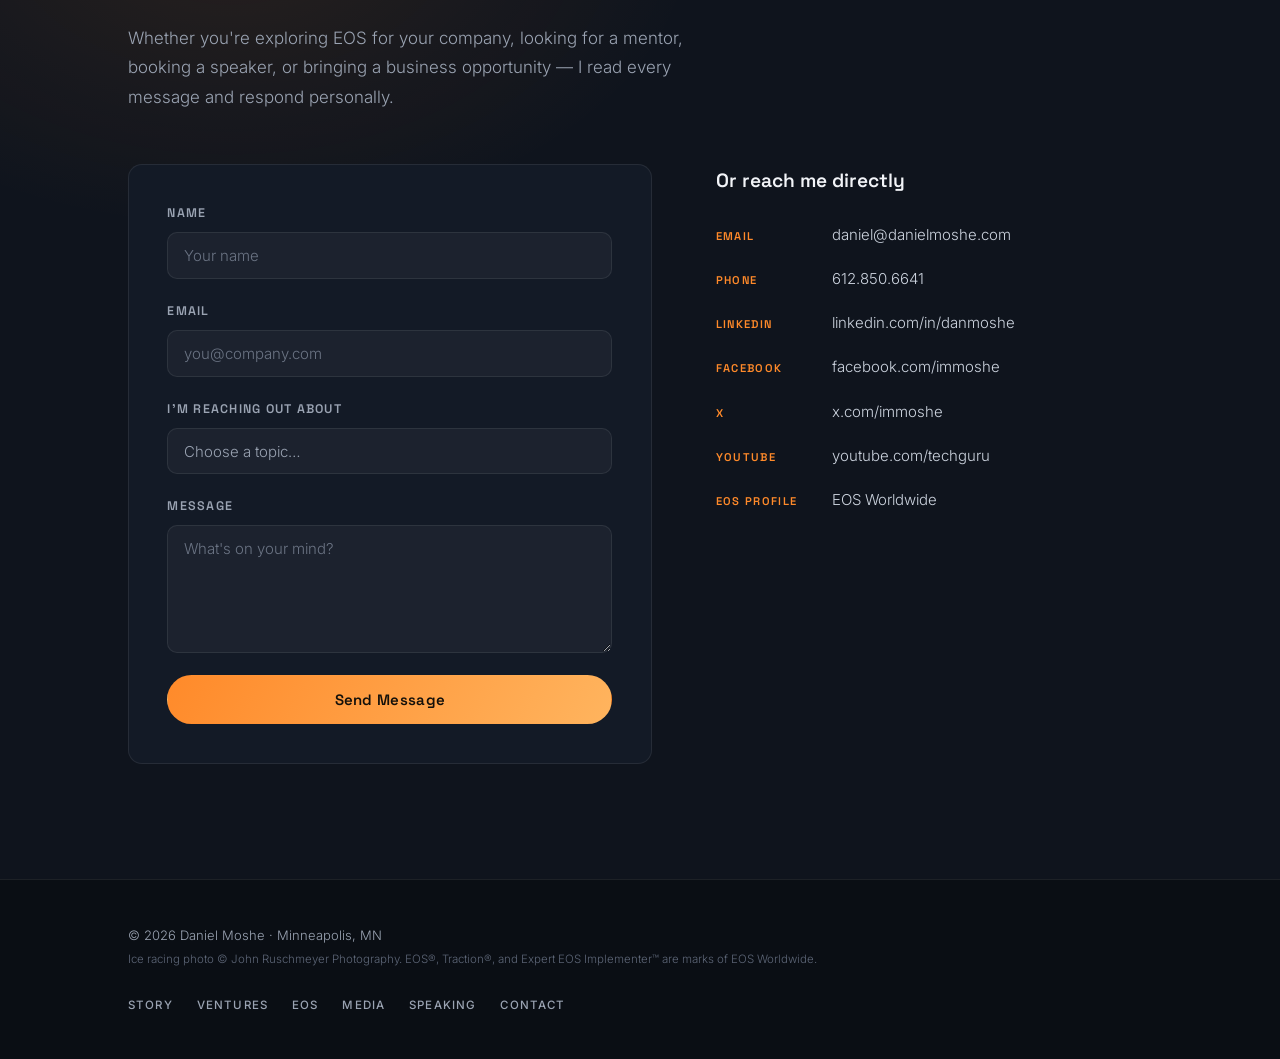
==== commit 71926491: "Stats: 5 companies; add Recognition chips, SNH speaking credit, motorcycle origin story https://clau" ====
--- a/index.html
+++ b/index.html
@@ -55,6 +55,12 @@
   }
   </script>
 
+  <!-- Favicons -->
+  <link rel="icon" href="/favicon.ico" sizes="48x48">
+  <link rel="icon" type="image/png" sizes="192x192" href="/icon-192.png">
+  <link rel="icon" type="image/png" sizes="512x512" href="/icon-512.png">
+  <link rel="apple-touch-icon" href="/apple-touch-icon.png">
+
   <!-- Google Fonts: Space Grotesk (display) + Inter (body) -->
   <link rel="preconnect" href="https://fonts.googleapis.com">
   <link rel="preconnect" href="https://fonts.gstatic.com" crossorigin>
@@ -156,7 +162,7 @@
             <span class="stat-label">Years building companies</span>
           </li>
           <li class="stat reveal">
-            <span class="stat-number">3</span>
+            <span class="stat-number">5</span>
             <span class="stat-label">Companies founded &amp; led</span>
           </li>
           <li class="stat reveal">
@@ -188,8 +194,9 @@
               Isaac and Jonah, and the family dog, Eddie.
               He founded his first company, Tech Guru, in 2004 while studying entrepreneurship
               and management information systems at the University of Minnesota's Carlson
-              School of Management — and discovered the real challenges of building a business
-              firsthand.
+              School of Management — zipping around the Twin Cities with clients' laptops
+              strapped to the back of his motorcycle, and discovering the real challenges of
+              building a business firsthand.
             </p>
             <p>
               That experience led him to EOS® — the Entrepreneurial Operating System® — which
@@ -234,6 +241,18 @@
               <p>Expert EOS Implementer™, national speaker, and portfolio entrepreneur — helping leadership teams live their best lives.</p>
             </li>
           </ol>
+        </div>
+
+        <div class="honors reveal">
+          <h3 class="media-subhead">Recognition</h3>
+          <ul class="honors-list" role="list">
+            <li>Inc. 5000 — America's Fastest-Growing Companies (Tech Guru, 2017 &amp; 2018)</li>
+            <li>Fast 50 — Minneapolis/St. Paul Business Journal (Tech Guru)</li>
+            <li>Expert EOS Implementer™ — 500+ sessions</li>
+            <li>CPE Instructor — Minnesota Society of CPAs</li>
+            <li>Mentor — EO Accelerator</li>
+            <li>Presenter — Scaling New Heights®</li>
+          </ul>
         </div>
 
       </div>
@@ -523,8 +542,9 @@
             <p>
               Daniel speaks nationally at conferences, teaches webinars, and leads workshops for
               growth-minded business owners and leadership teams. He is a CPE instructor with the
-              Minnesota Society of CPAs, and every talk is grounded in 22+ years of actually
-              building, running, and scaling companies. Signature topics:
+              Minnesota Society of CPAs, has presented at national conferences including Woodard's
+              Scaling New Heights®, and every talk is grounded in 22+ years of actually building,
+              running, and scaling companies. Signature topics:
             </p>
             <ul class="speaking-topics" role="list">
               <li>Building great organizations with EOS®</li>
--- a/style.css
+++ b/style.css
@@ -492,6 +492,30 @@
   margin-top: 0.125rem;
 }
 
+.honors {
+  margin-top: clamp(3rem, 5vw, 4.5rem);
+}
+
+.honors-list {
+  display: flex;
+  flex-wrap: wrap;
+  gap: 0.75rem;
+}
+
+.honors-list li {
+  font-size: 0.8125rem;
+  color: #cdd4df;
+  background: var(--panel);
+  border: 1px solid var(--rule);
+  border-radius: 999px;
+  padding: 0.5rem 1.1rem;
+  transition: border-color 200ms ease;
+}
+
+.honors-list li:hover {
+  border-color: rgba(255, 138, 42, 0.45);
+}
+
 /* ============================================================
    Ventures
    ============================================================ */
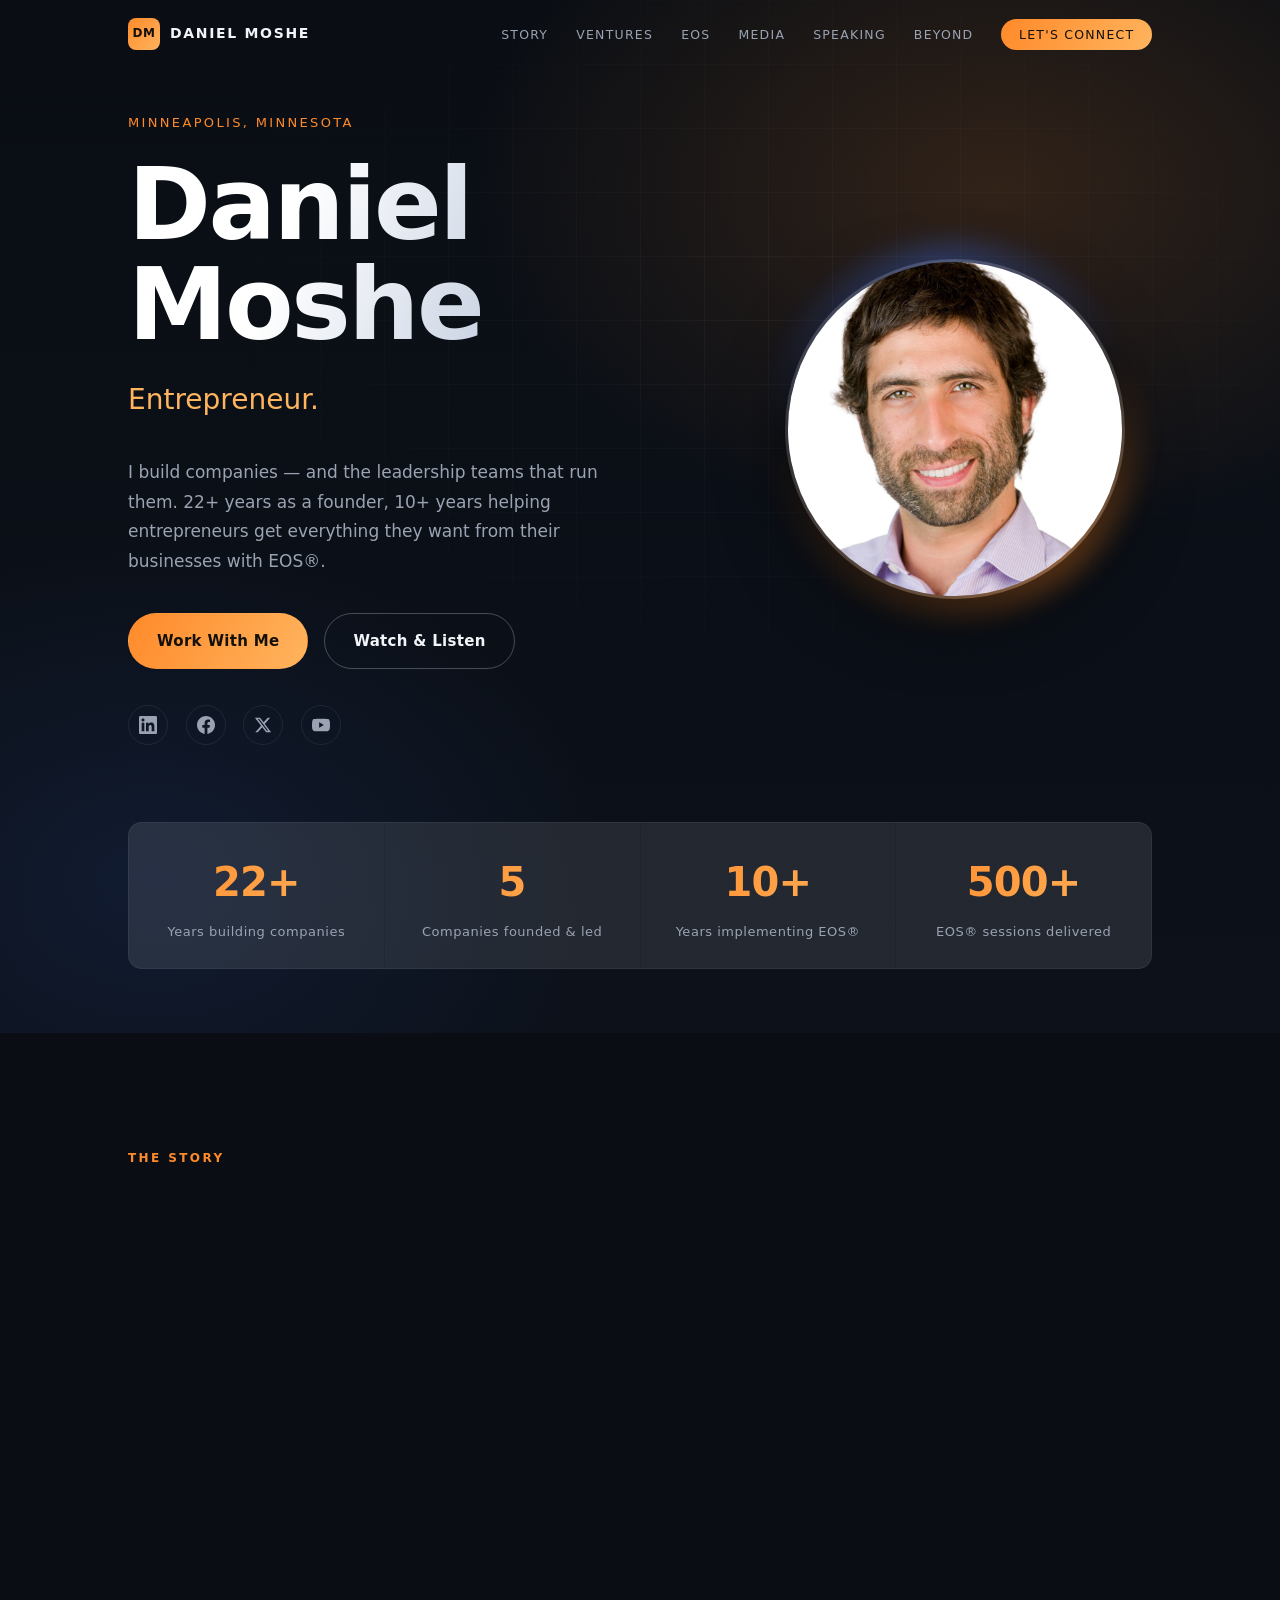
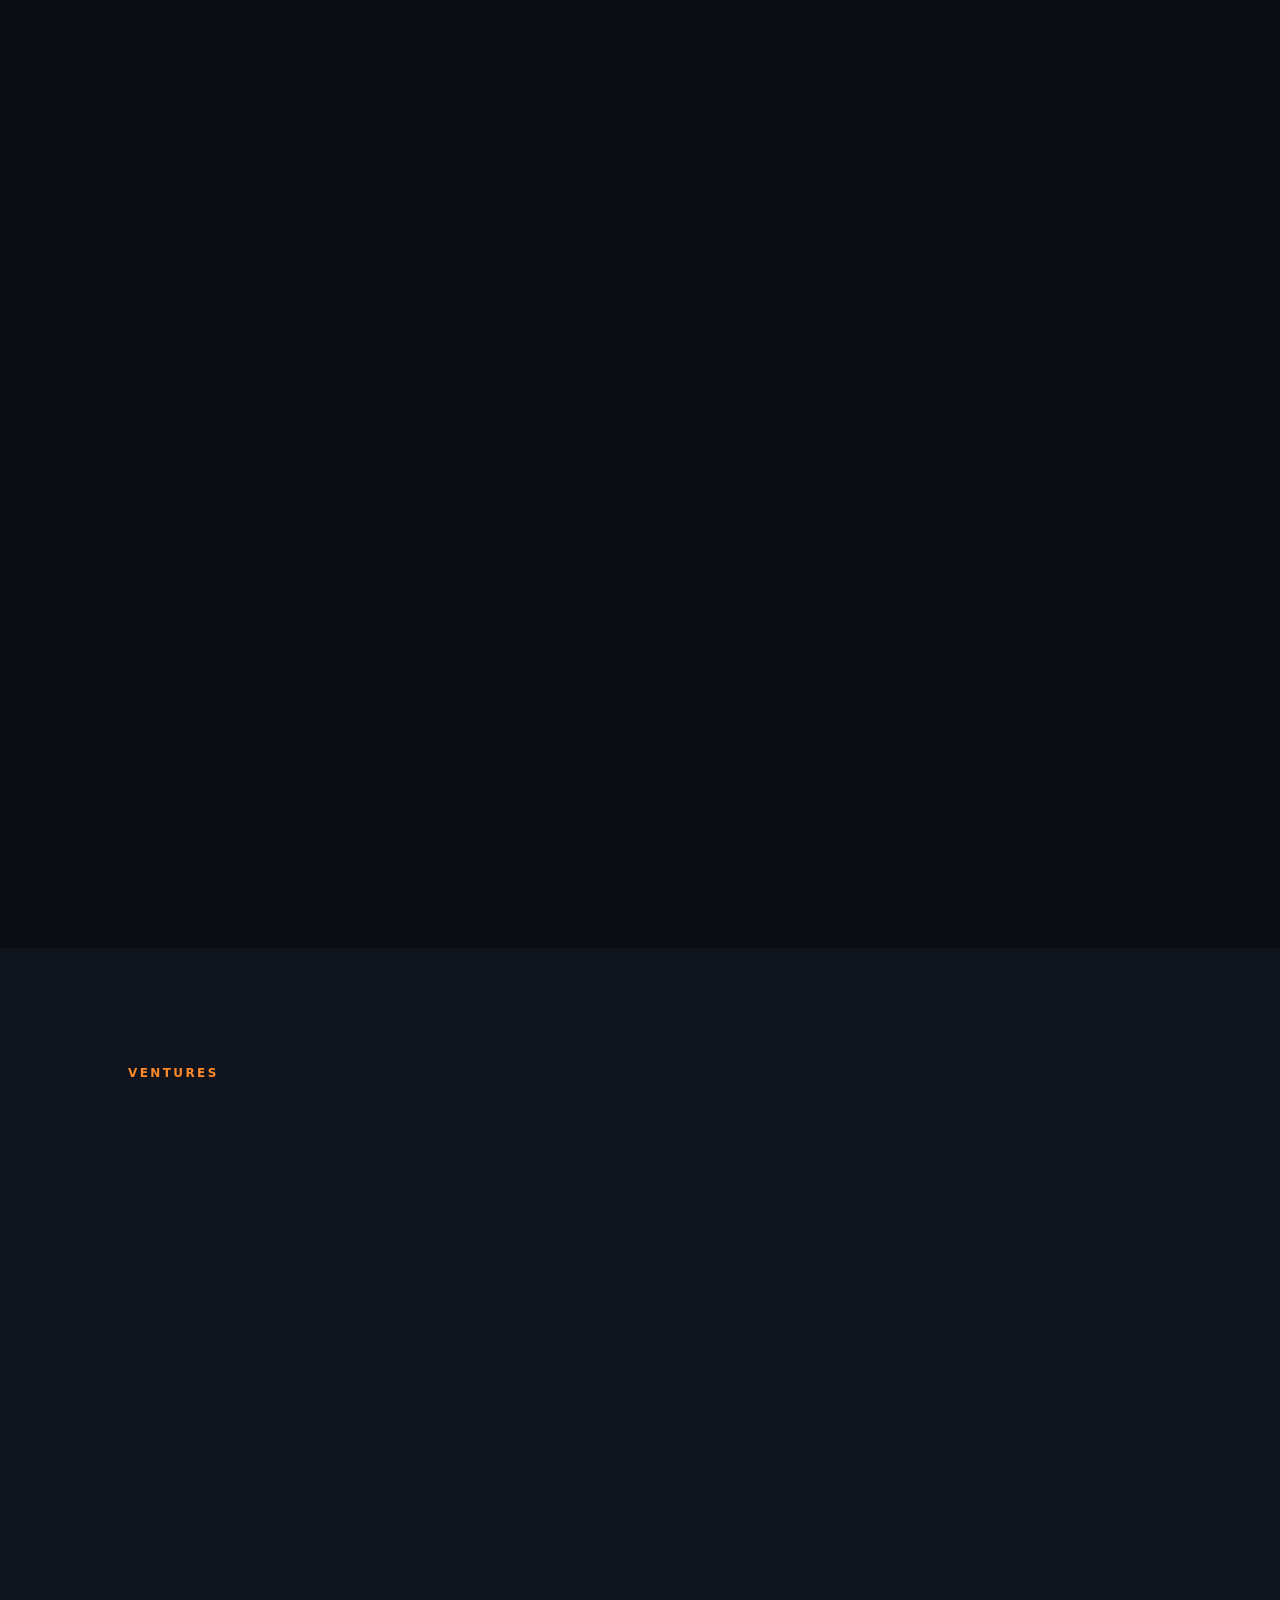
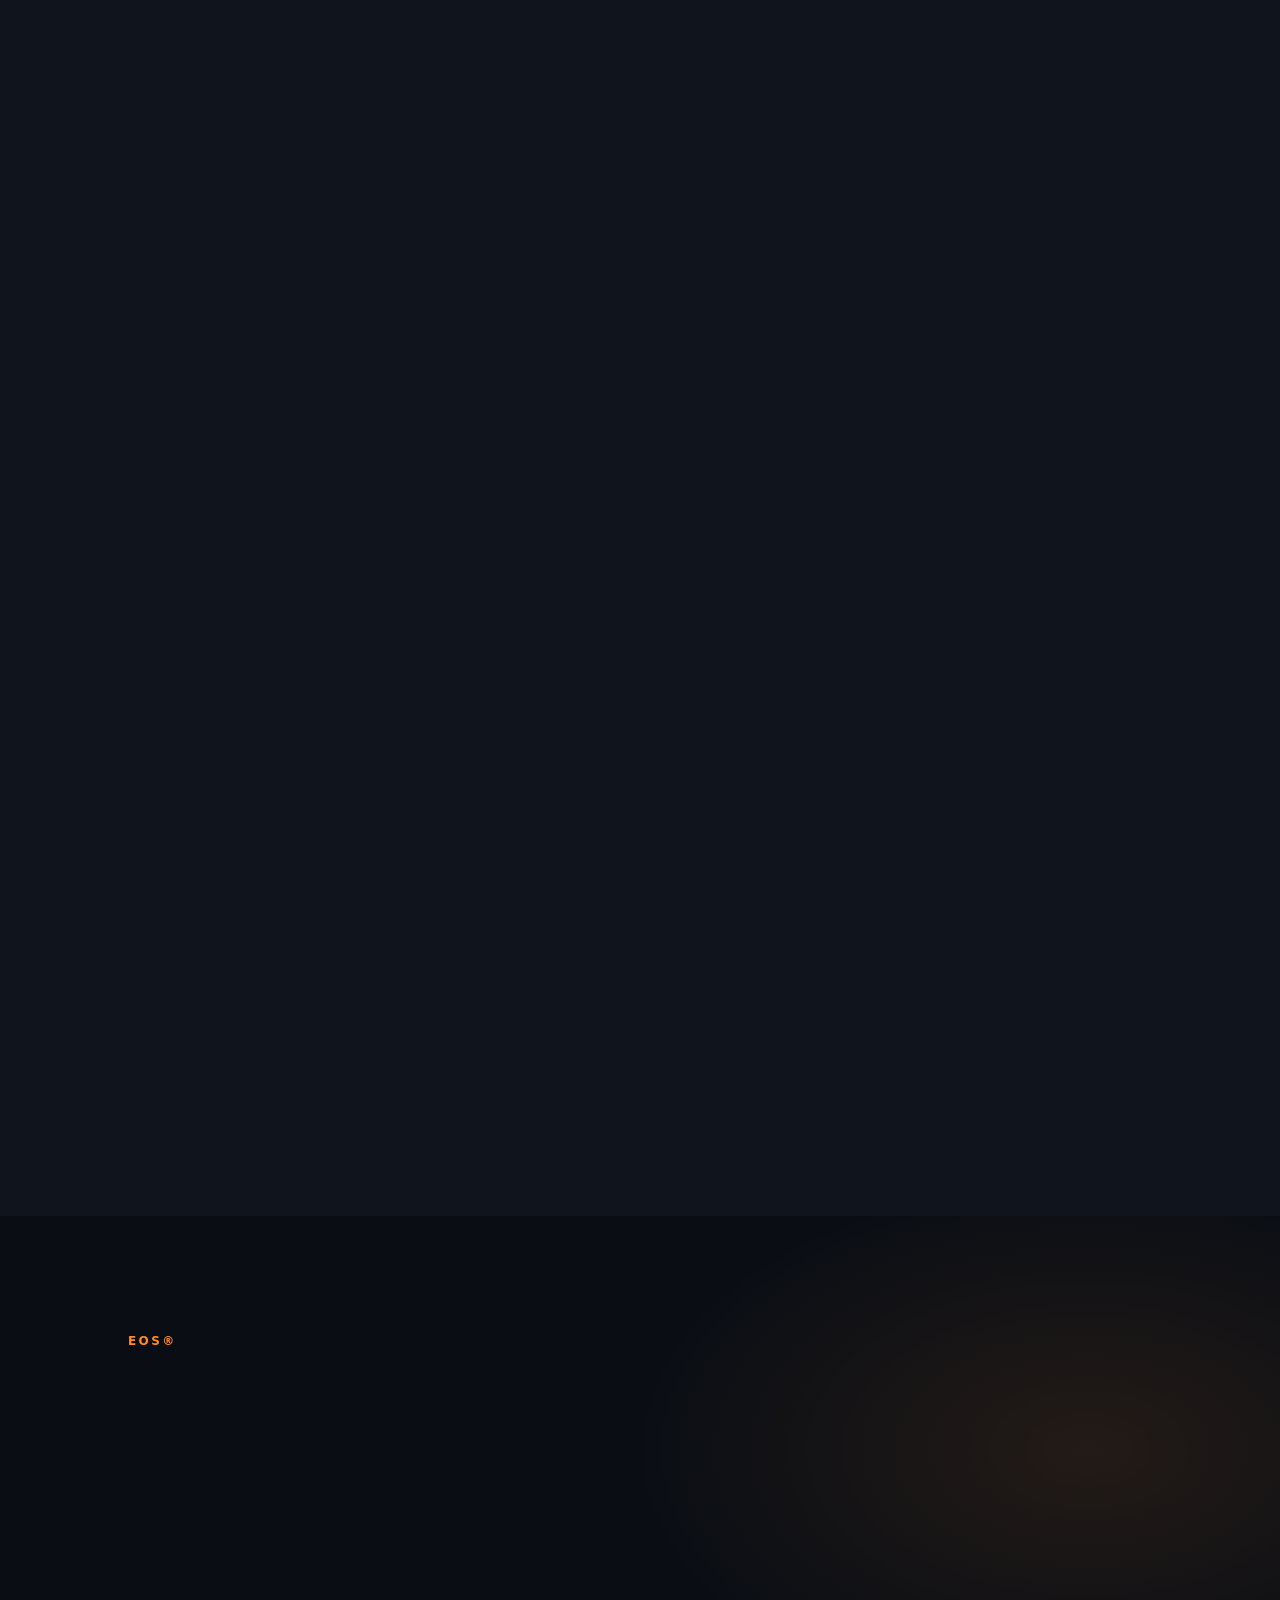
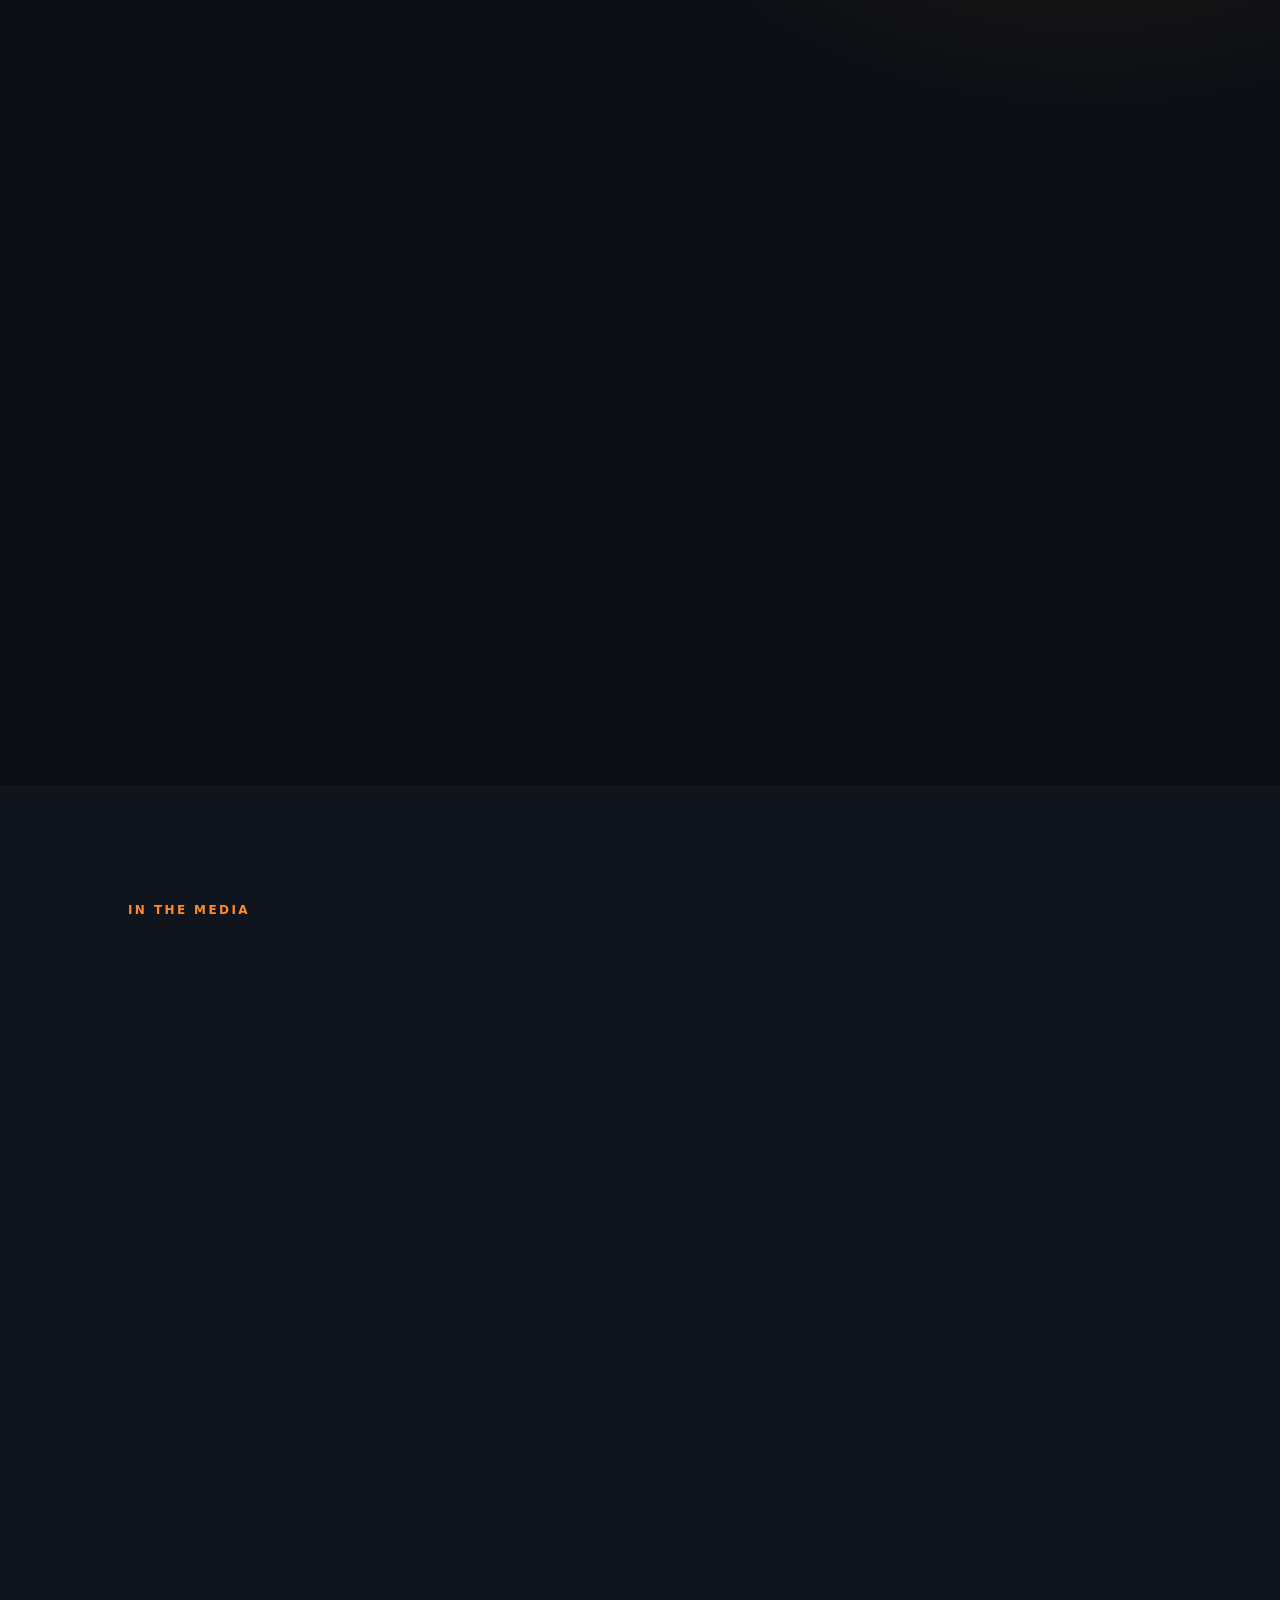
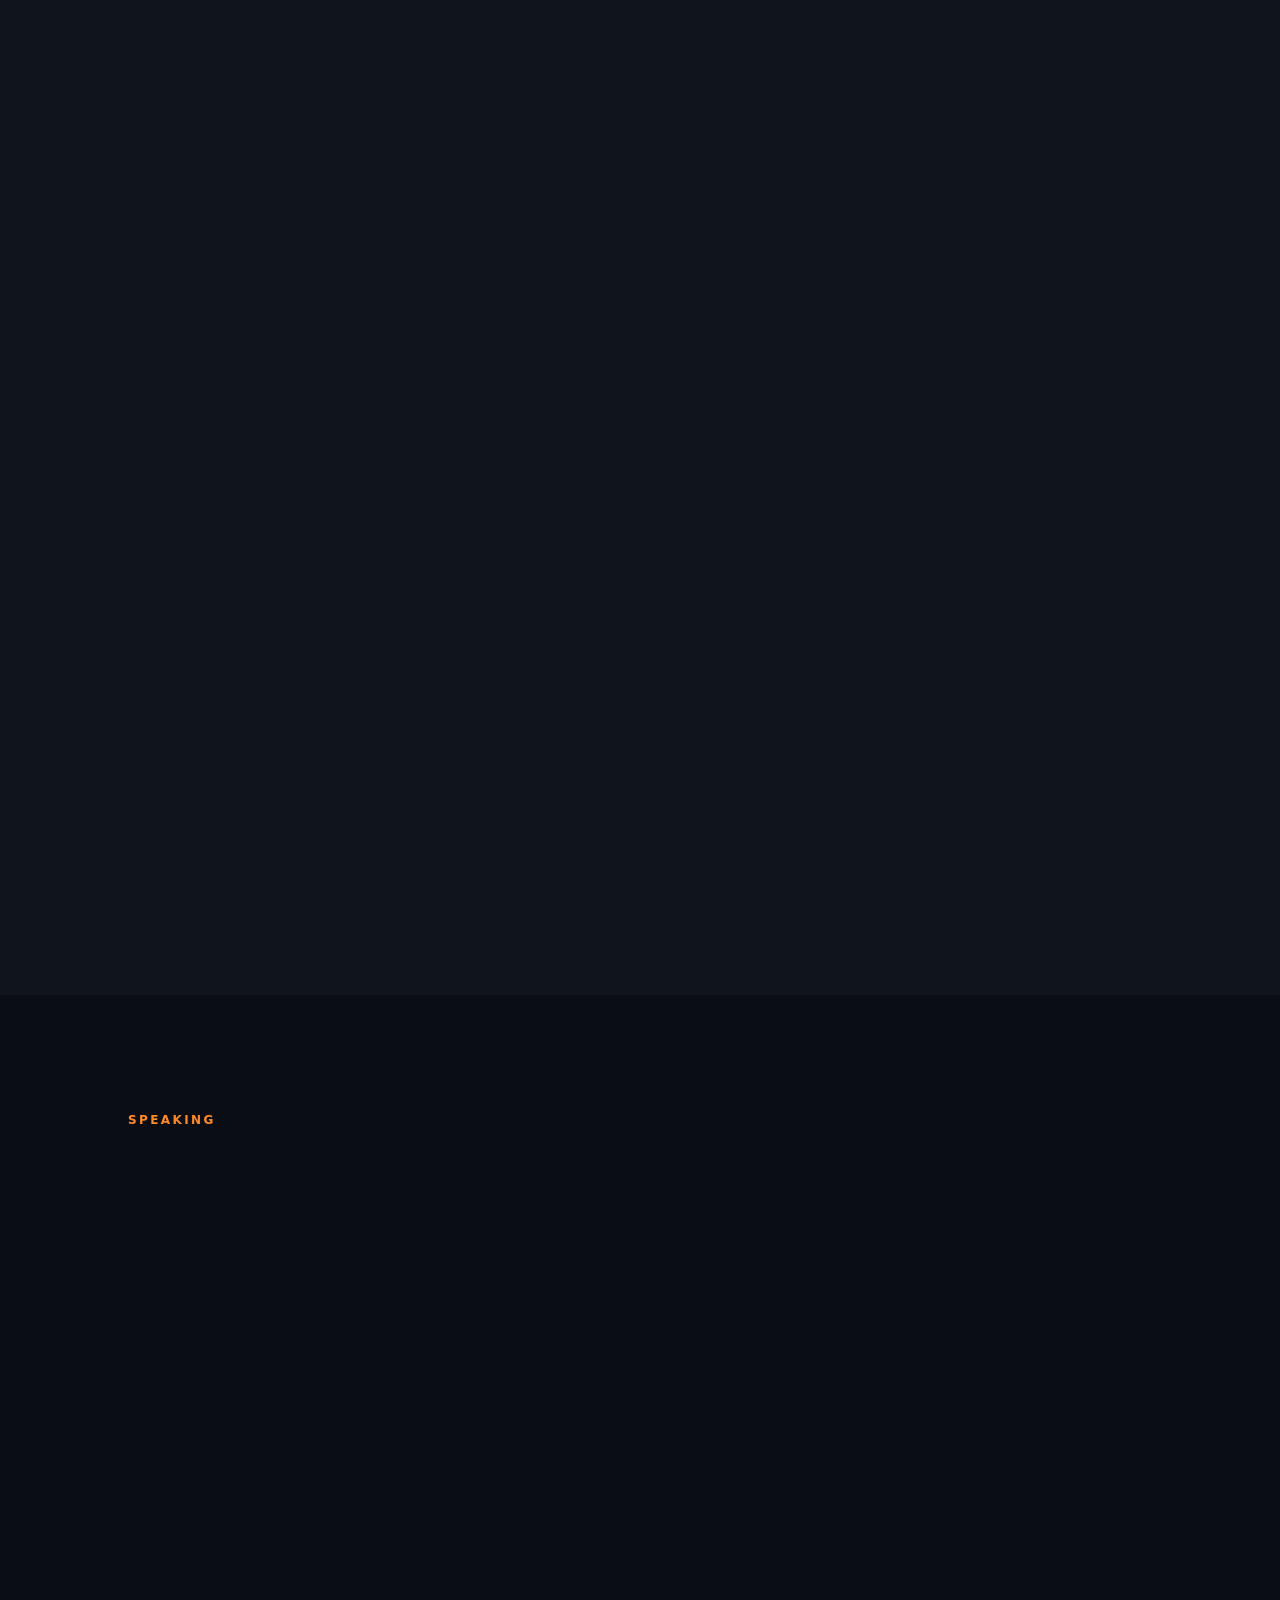
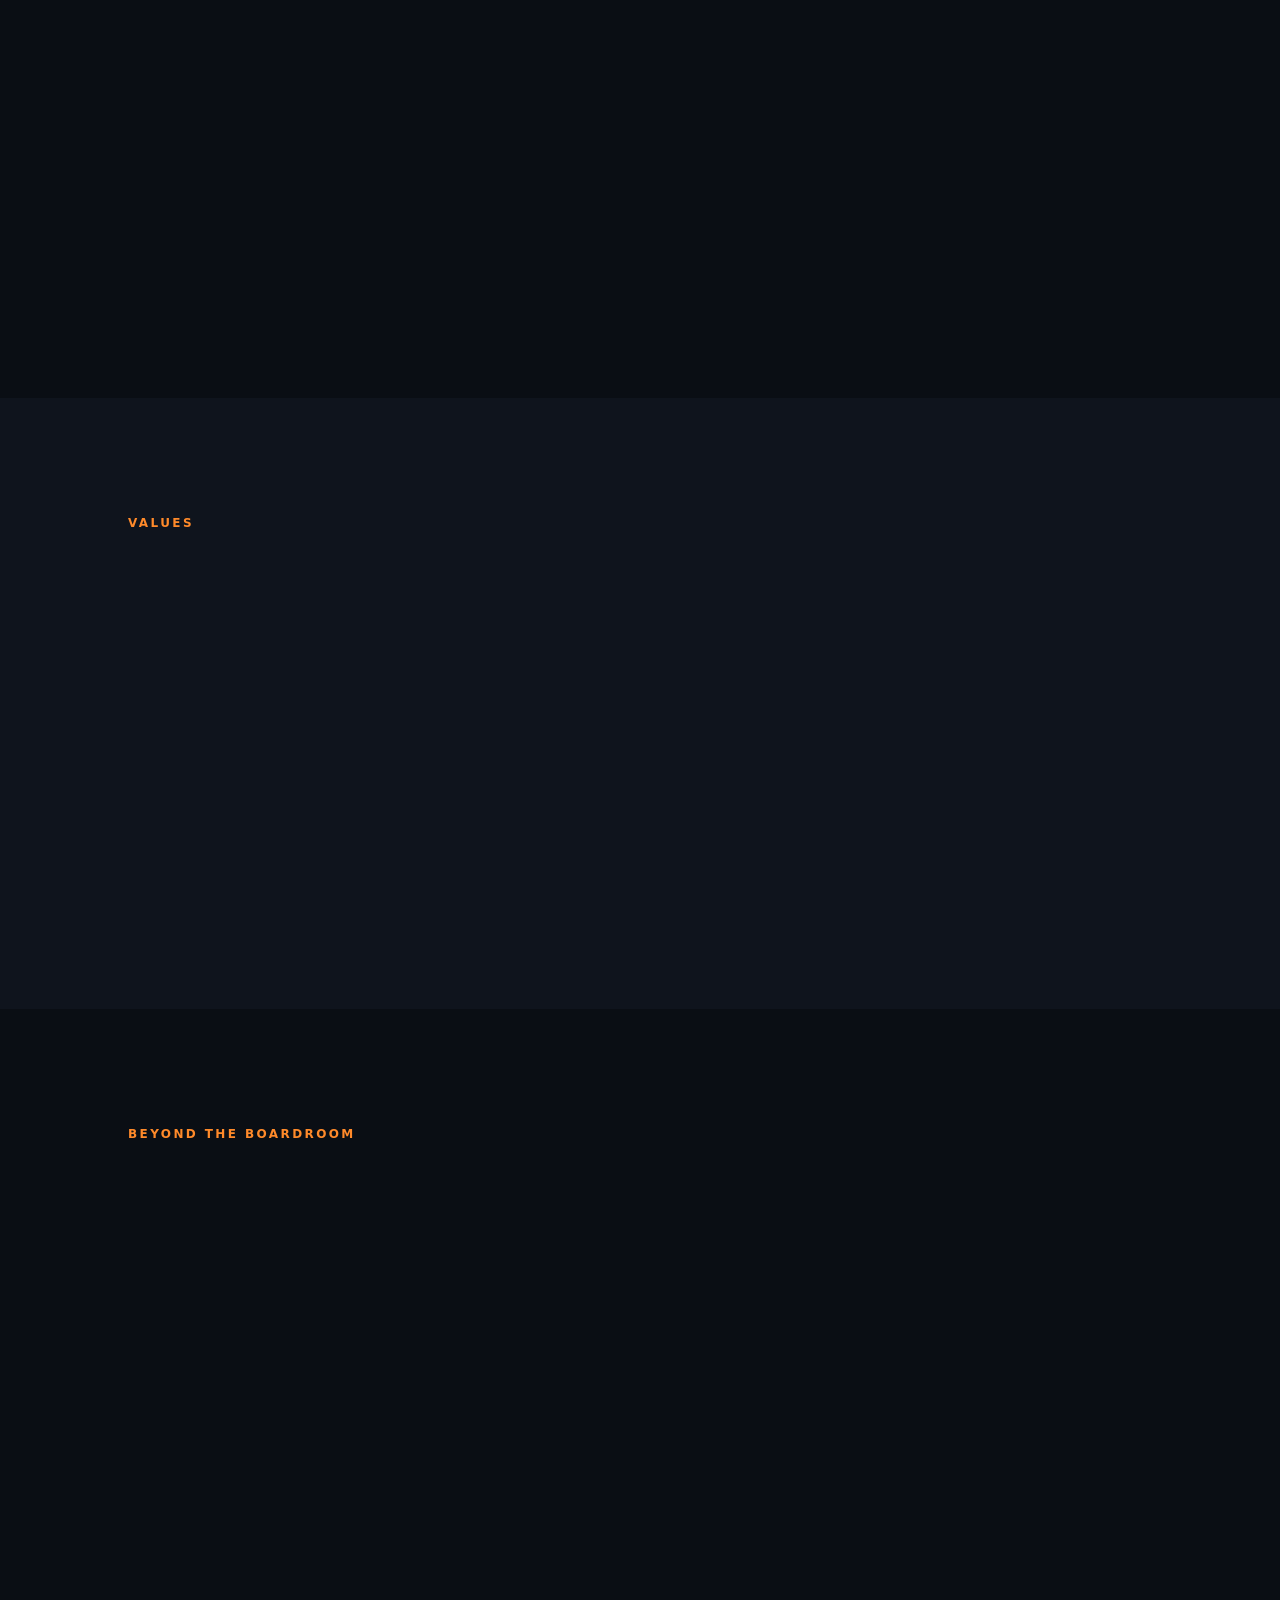
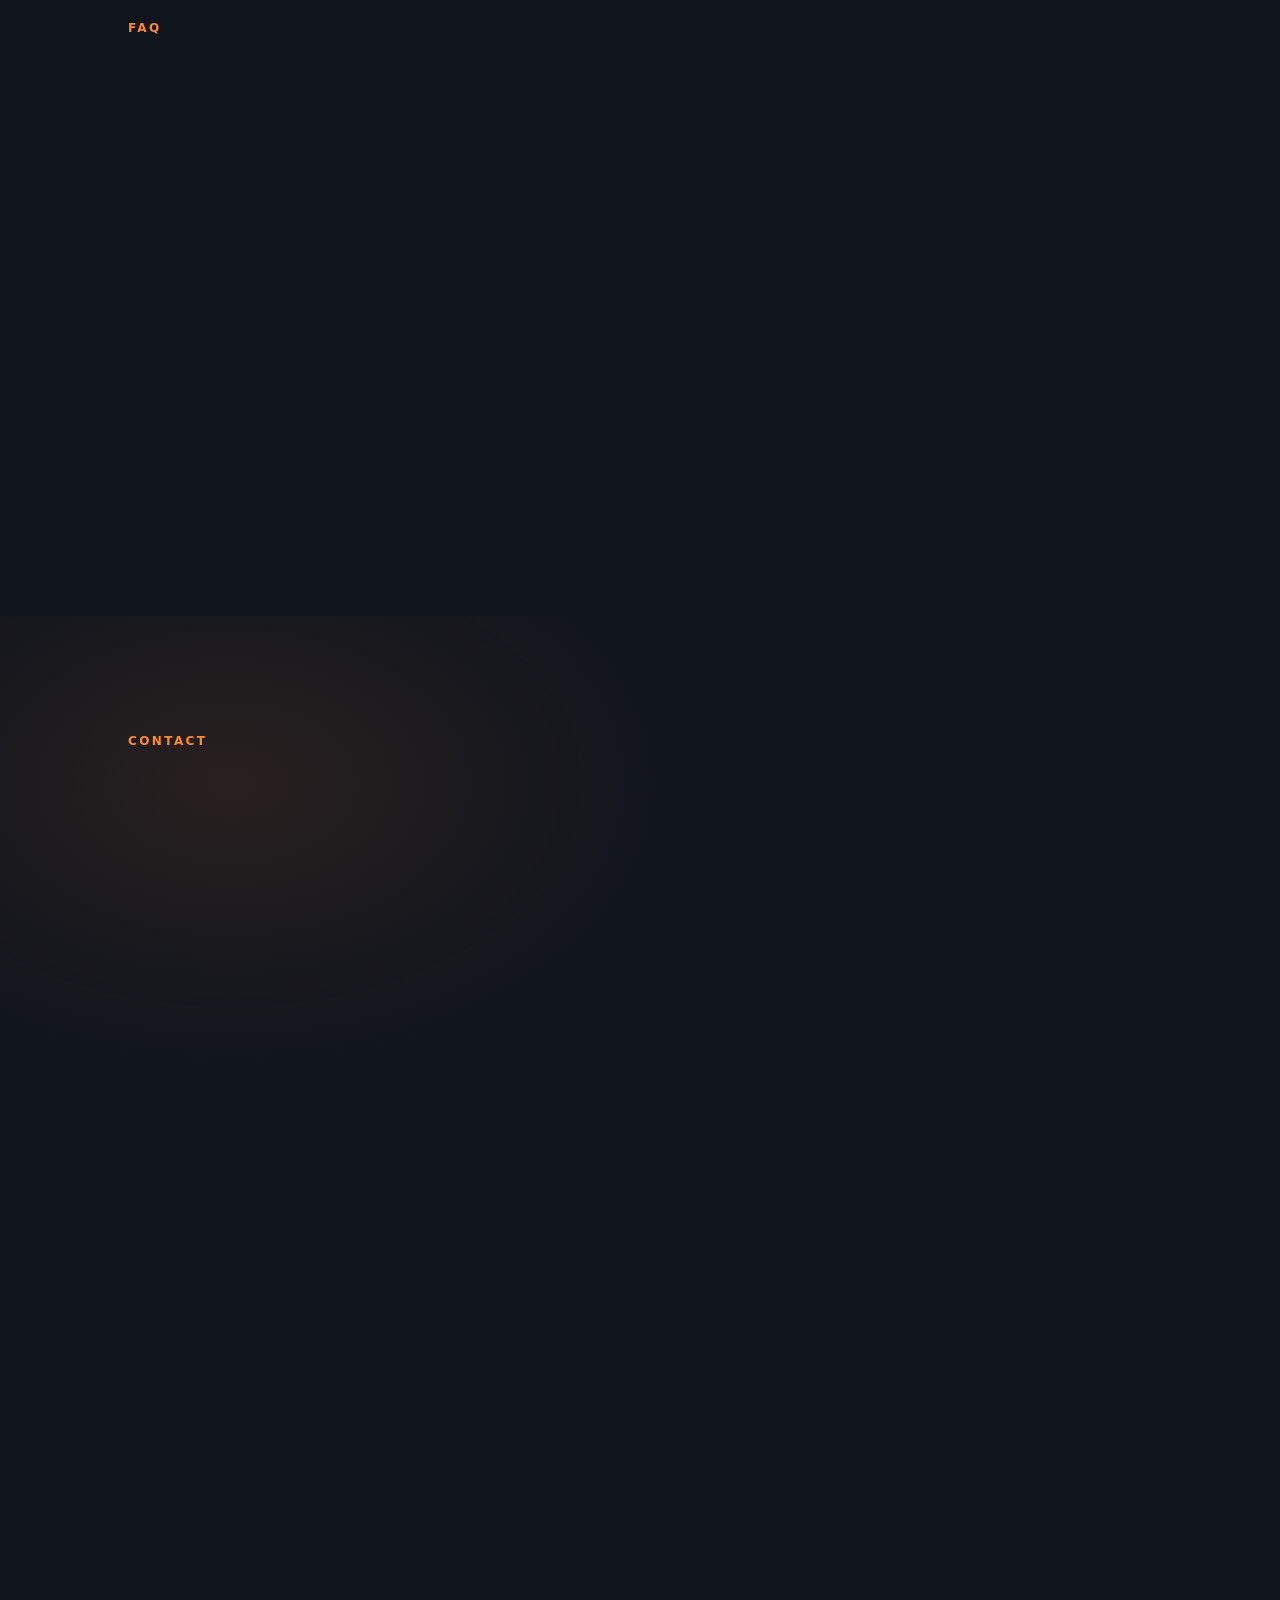
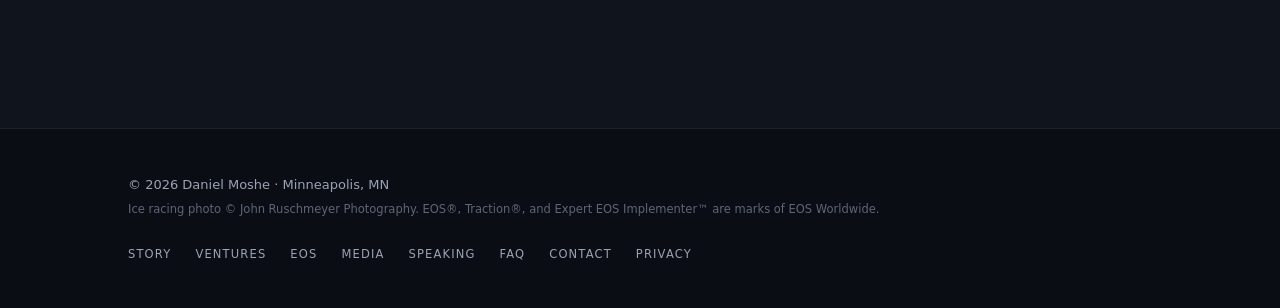
==== commit 12d8fd5d: "Add security hardening, privacy policy, SEO + AI-search optimization Security: - Content-Security-Po" ====
--- a/index.html
+++ b/index.html
@@ -3,6 +3,14 @@
 <head>
   <meta charset="UTF-8">
   <meta name="viewport" content="width=device-width, initial-scale=1.0">
+
+  <!-- Security headers (meta-level; GitHub Pages cannot set HTTP headers) -->
+  <meta http-equiv="Content-Security-Policy" content="default-src 'self'; script-src 'self'; style-src 'self' https://fonts.googleapis.com; font-src https://fonts.gstatic.com; img-src 'self' data: https://i.ytimg.com; form-action https://formsubmit.co; base-uri 'self'; object-src 'none'; upgrade-insecure-requests">
+  <meta name="referrer" content="strict-origin-when-cross-origin">
+
+  <!-- To list on Google: verify ownership in Google Search Console (https://search.google.com/search-console),
+       choose the "HTML tag" method, and paste your verification tag below. (This is Search Console, not Analytics.)
+  <meta name="google-site-verification" content="REPLACE_WITH_YOUR_TOKEN"> -->
 
   <title>Daniel Moshe — Entrepreneur, Expert EOS Implementer™ &amp; Speaker</title>
   <meta name="description" content="Daniel Moshe is a portfolio entrepreneur, national speaker, and Expert EOS Implementer™ based in Minneapolis. Founder of Tech Guru and Lucid Day, he helps leadership teams build great companies.">
@@ -29,6 +37,7 @@
     "@type": "Person",
     "name": "Daniel Moshe",
     "jobTitle": "Portfolio Entrepreneur, Expert EOS Implementer, Speaker",
+    "description": "Daniel Moshe is a portfolio entrepreneur, national speaker, and Expert EOS Implementer based in the Minneapolis area. He has founded and led five companies and delivered more than 500 EOS sessions for leadership teams.",
     "url": "https://danielmoshe.com",
     "image": "https://danielmoshe.com/headshot.jpg",
     "email": "daniel@danielmoshe.com",
@@ -43,6 +52,19 @@
       "@type": "CollegeOrUniversity",
       "name": "University of Minnesota, Carlson School of Management"
     },
+    "worksFor": [
+      { "@type": "Organization", "name": "Tech Guru", "url": "https://www.techguruit.com" },
+      { "@type": "Organization", "name": "Lucid Day", "url": "https://www.lucidday.com" },
+      { "@type": "Organization", "name": "EOS Worldwide", "url": "https://www.eosworldwide.com" }
+    ],
+    "knowsAbout": [
+      "Entrepreneurial Operating System (EOS)",
+      "Leadership team development",
+      "Organizational health",
+      "Business strategy",
+      "Entrepreneurship",
+      "Information technology strategy for accounting firms"
+    ],
     "sameAs": [
       "https://www.linkedin.com/in/danmoshe",
       "https://www.facebook.com/immoshe",
@@ -51,6 +73,48 @@
       "https://www.techguruit.com",
       "https://www.lucidday.com",
       "https://www.accountingtoday.com/author/daniel-moshe"
+    ]
+  }
+  </script>
+
+  <!-- Structured Data: WebSite -->
+  <script type="application/ld+json">
+  {
+    "@context": "https://schema.org",
+    "@type": "WebSite",
+    "name": "Daniel Moshe",
+    "url": "https://danielmoshe.com",
+    "inLanguage": "en-US",
+    "about": "Personal site of Daniel Moshe — entrepreneur, Expert EOS Implementer, and speaker."
+  }
+  </script>
+
+  <!-- Structured Data: FAQ (mirrors the visible FAQ section) -->
+  <script type="application/ld+json">
+  {
+    "@context": "https://schema.org",
+    "@type": "FAQPage",
+    "mainEntity": [
+      {
+        "@type": "Question",
+        "name": "Who is Daniel Moshe?",
+        "acceptedAnswer": { "@type": "Answer", "text": "Daniel Moshe is a Minneapolis-based portfolio entrepreneur, national speaker, and Expert EOS Implementer. He founded Tech Guru in 2004 and Lucid Day in 2020, and has delivered more than 500 EOS sessions for leadership teams." }
+      },
+      {
+        "@type": "Question",
+        "name": "What is an Expert EOS Implementer?",
+        "acceptedAnswer": { "@type": "Answer", "text": "An Expert EOS Implementer is the most experienced tier of EOS Worldwide implementers. Daniel helps leadership teams run on EOS (the Entrepreneurial Operating System) to clarify their vision, build accountability, and gain Traction." }
+      },
+      {
+        "@type": "Question",
+        "name": "What is a free 90-Minute Meeting?",
+        "acceptedAnswer": { "@type": "Answer", "text": "It is a complimentary session in which Daniel shows a leadership team how EOS works and how it can help eliminate common business frustrations. There is no obligation." }
+      },
+      {
+        "@type": "Question",
+        "name": "How can I work with or book Daniel Moshe?",
+        "acceptedAnswer": { "@type": "Answer", "text": "Reach out through the contact form at danielmoshe.com or email daniel@danielmoshe.com for EOS implementation, mentoring, speaking engagements, or business opportunities." }
+      }
     ]
   }
   </script>
@@ -687,6 +751,57 @@
     </section>
 
     <!-- ============================================================
+         FAQ
+         ============================================================ -->
+    <section class="site-section section-alt" id="faq" aria-labelledby="faq-label">
+      <div class="container">
+
+        <h2 id="faq-label" class="section-label">FAQ</h2>
+        <p class="section-heading reveal">Questions, answered.</p>
+
+        <div class="faq-list reveal">
+          <details class="faq-item">
+            <summary>Who is Daniel Moshe?</summary>
+            <p>
+              Daniel Moshe is a Minneapolis-based portfolio entrepreneur, national speaker, and
+              Expert EOS Implementer™. He founded Tech Guru in 2004 and Lucid Day in 2020, and has
+              delivered more than 500 EOS sessions for leadership teams across the country.
+            </p>
+          </details>
+
+          <details class="faq-item">
+            <summary>What is an Expert EOS Implementer™?</summary>
+            <p>
+              It's the most experienced tier of EOS Worldwide implementers. Daniel helps leadership
+              teams run on EOS® — the Entrepreneurial Operating System® — to clarify their vision,
+              build discipline and accountability, and gain real Traction®.
+            </p>
+          </details>
+
+          <details class="faq-item">
+            <summary>What is the free 90-Minute Meeting?</summary>
+            <p>
+              A complimentary, no-obligation session where Daniel shows your leadership team how EOS
+              works and how it can eliminate the most common business frustrations.
+              <a href="#contact">Book yours here.</a>
+            </p>
+          </details>
+
+          <details class="faq-item">
+            <summary>How can I work with or book Daniel?</summary>
+            <p>
+              Use the <a href="#contact">contact form</a> or email
+              <a href="mailto:daniel@danielmoshe.com">daniel@danielmoshe.com</a> about EOS
+              implementation, mentoring, a speaking engagement, or a business opportunity. He reads
+              every message and responds personally.
+            </p>
+          </details>
+        </div>
+
+      </div>
+    </section>
+
+    <!-- ============================================================
          Contact
          ============================================================ -->
     <section class="site-section contact-section" id="contact" aria-labelledby="contact-heading">
@@ -706,7 +821,7 @@
             <input type="hidden" name="_template" value="table">
             <input type="hidden" name="_captcha" value="false">
             <input type="hidden" name="_next" value="https://danielmoshe.com/thanks.html">
-            <input type="text" name="_honey" style="display:none" tabindex="-1" autocomplete="off" aria-hidden="true">
+            <input type="text" name="_honey" class="hp" tabindex="-1" autocomplete="off" aria-hidden="true">
 
             <div class="form-row">
               <label for="cf-name">Name</label>
@@ -794,71 +909,18 @@
         <a href="#eos">EOS</a>
         <a href="#media">Media</a>
         <a href="#speaking">Speaking</a>
+        <a href="#faq">FAQ</a>
         <a href="#contact">Contact</a>
+        <a href="/privacy.html">Privacy</a>
       </nav>
 
     </div>
   </footer>
 
   <!-- ============================================================
-       Vanilla JS — nav, mobile menu, role rotator, scroll reveal
+       Site behavior — external script (keeps a strict CSP clean)
        ============================================================ -->
-  <script>
-    (function () {
-      var nav    = document.getElementById('site-nav');
-      var toggle = document.getElementById('menu-toggle');
-      var links  = document.getElementById('nav-links');
-
-      window.addEventListener('scroll', function () {
-        nav.classList.toggle('scrolled', window.scrollY > 60);
-      }, { passive: true });
-
-      toggle.addEventListener('click', function () {
-        var open = links.classList.toggle('open');
-        toggle.setAttribute('aria-expanded', String(open));
-        if (open) { nav.classList.add('scrolled'); }
-        else if (window.scrollY <= 60) { nav.classList.remove('scrolled'); }
-      });
-
-      links.addEventListener('click', function (e) {
-        if (e.target.tagName === 'A') {
-          links.classList.remove('open');
-          toggle.setAttribute('aria-expanded', 'false');
-          if (window.scrollY <= 60) { nav.classList.remove('scrolled'); }
-        }
-      });
-
-      // Rotating hero roles
-      var roles = ['Entrepreneur.', 'Expert EOS Implementer™.', 'Speaker.', 'Leadership Team Coach.', 'EO Accelerator Mentor.', 'Pilot.'];
-      var rotator = document.getElementById('role-rotator');
-      var idx = 0;
-      if (rotator && !window.matchMedia('(prefers-reduced-motion: reduce)').matches) {
-        setInterval(function () {
-          idx = (idx + 1) % roles.length;
-          rotator.classList.add('role-out');
-          setTimeout(function () {
-            rotator.textContent = roles[idx];
-            rotator.classList.remove('role-out');
-          }, 280);
-        }, 2600);
-      }
-
-      // Scroll reveal
-      if ('IntersectionObserver' in window) {
-        var observer = new IntersectionObserver(function (entries) {
-          entries.forEach(function (entry) {
-            if (entry.isIntersecting) {
-              entry.target.classList.add('visible');
-              observer.unobserve(entry.target);
-            }
-          });
-        }, { threshold: 0.12 });
-        document.querySelectorAll('.reveal').forEach(function (el) { observer.observe(el); });
-      } else {
-        document.querySelectorAll('.reveal').forEach(function (el) { el.classList.add('visible'); });
-      }
-    }());
-  </script>
+  <script src="app.js?v=2" defer></script>
 
 </body>
 </html>
--- a/style.css
+++ b/style.css
@@ -1069,6 +1069,73 @@
 .book-list li strong { color: var(--text); font-weight: 600; }
 
 /* ============================================================
+   FAQ
+   ============================================================ */
+.faq-list {
+  max-width: 760px;
+}
+
+.faq-item {
+  border-top: 1px solid var(--rule);
+  padding: 0.25rem 0;
+}
+
+.faq-item:last-child {
+  border-bottom: 1px solid var(--rule);
+}
+
+.faq-item summary {
+  font-family: var(--display);
+  font-size: clamp(1.05rem, 2vw, 1.25rem);
+  font-weight: 500;
+  color: var(--text);
+  cursor: pointer;
+  list-style: none;
+  padding: 1.25rem 2.5rem 1.25rem 0;
+  position: relative;
+  transition: color 200ms ease;
+}
+
+.faq-item summary::-webkit-details-marker { display: none; }
+
+.faq-item summary:hover { color: var(--accent-2); }
+
+.faq-item summary::after {
+  content: '+';
+  position: absolute;
+  right: 0.25rem;
+  top: 50%;
+  transform: translateY(-50%);
+  font-size: 1.5rem;
+  font-weight: 300;
+  color: var(--accent);
+  transition: transform 200ms ease;
+}
+
+.faq-item[open] summary::after {
+  content: '−';
+}
+
+.faq-item p {
+  color: var(--muted);
+  font-size: 0.9375rem;
+  line-height: 1.7;
+  padding: 0 0 1.5rem;
+  max-width: 64ch;
+}
+
+.faq-item a {
+  color: var(--accent-2);
+  text-decoration: underline;
+  text-underline-offset: 2px;
+}
+
+/* Honeypot — must stay visually hidden but reachable to bots */
+.hp {
+  display: none !important;
+}
+
+/* ============================================================
    Contact
    ============================================================ */
 .contact-section {
@@ -1187,6 +1254,59 @@
 }
 
 /* ============================================================
+   Legal / Privacy page
+   ============================================================ */
+.legal-page { padding-top: clamp(5rem, 10vw, 7rem); }
+
+.legal-page .hero-eyebrow a { color: var(--accent); }
+.legal-page .hero-eyebrow a:hover { color: var(--accent-2); }
+
+.legal-updated {
+  color: var(--muted);
+  font-size: 0.875rem;
+  margin: -0.5rem 0 2.5rem;
+}
+
+.legal-body { max-width: 70ch; }
+
+.legal-body h2 {
+  font-family: var(--display);
+  font-size: 1.25rem;
+  font-weight: 600;
+  color: var(--text);
+  margin: 2.5rem 0 0.75rem;
+}
+
+.legal-body p { color: #cdd4df; margin-bottom: 1.25rem; }
+
+.legal-body ul {
+  list-style: disc;
+  padding-left: 1.5rem;
+  margin-bottom: 1.25rem;
+}
+
+.legal-body ul li {
+  color: #cdd4df;
+  margin-bottom: 0.5rem;
+}
+
+.legal-body a {
+  color: var(--accent-2);
+  text-decoration: underline;
+  text-underline-offset: 2px;
+}
+
+.legal-back { margin-top: 3rem; }
+
+/* ============================================================
+   Thank-you page
+   ============================================================ */
+.thanks-main { text-align: center; }
+.thanks-main .hero-name { margin-bottom: 1.5rem; }
+.thanks-main .hero-descriptor { margin: 0 auto 2.25rem; }
+.thanks-main .hero-actions { justify-content: center; }
+
+/* ============================================================
    Footer
    ============================================================ */
 .site-footer {
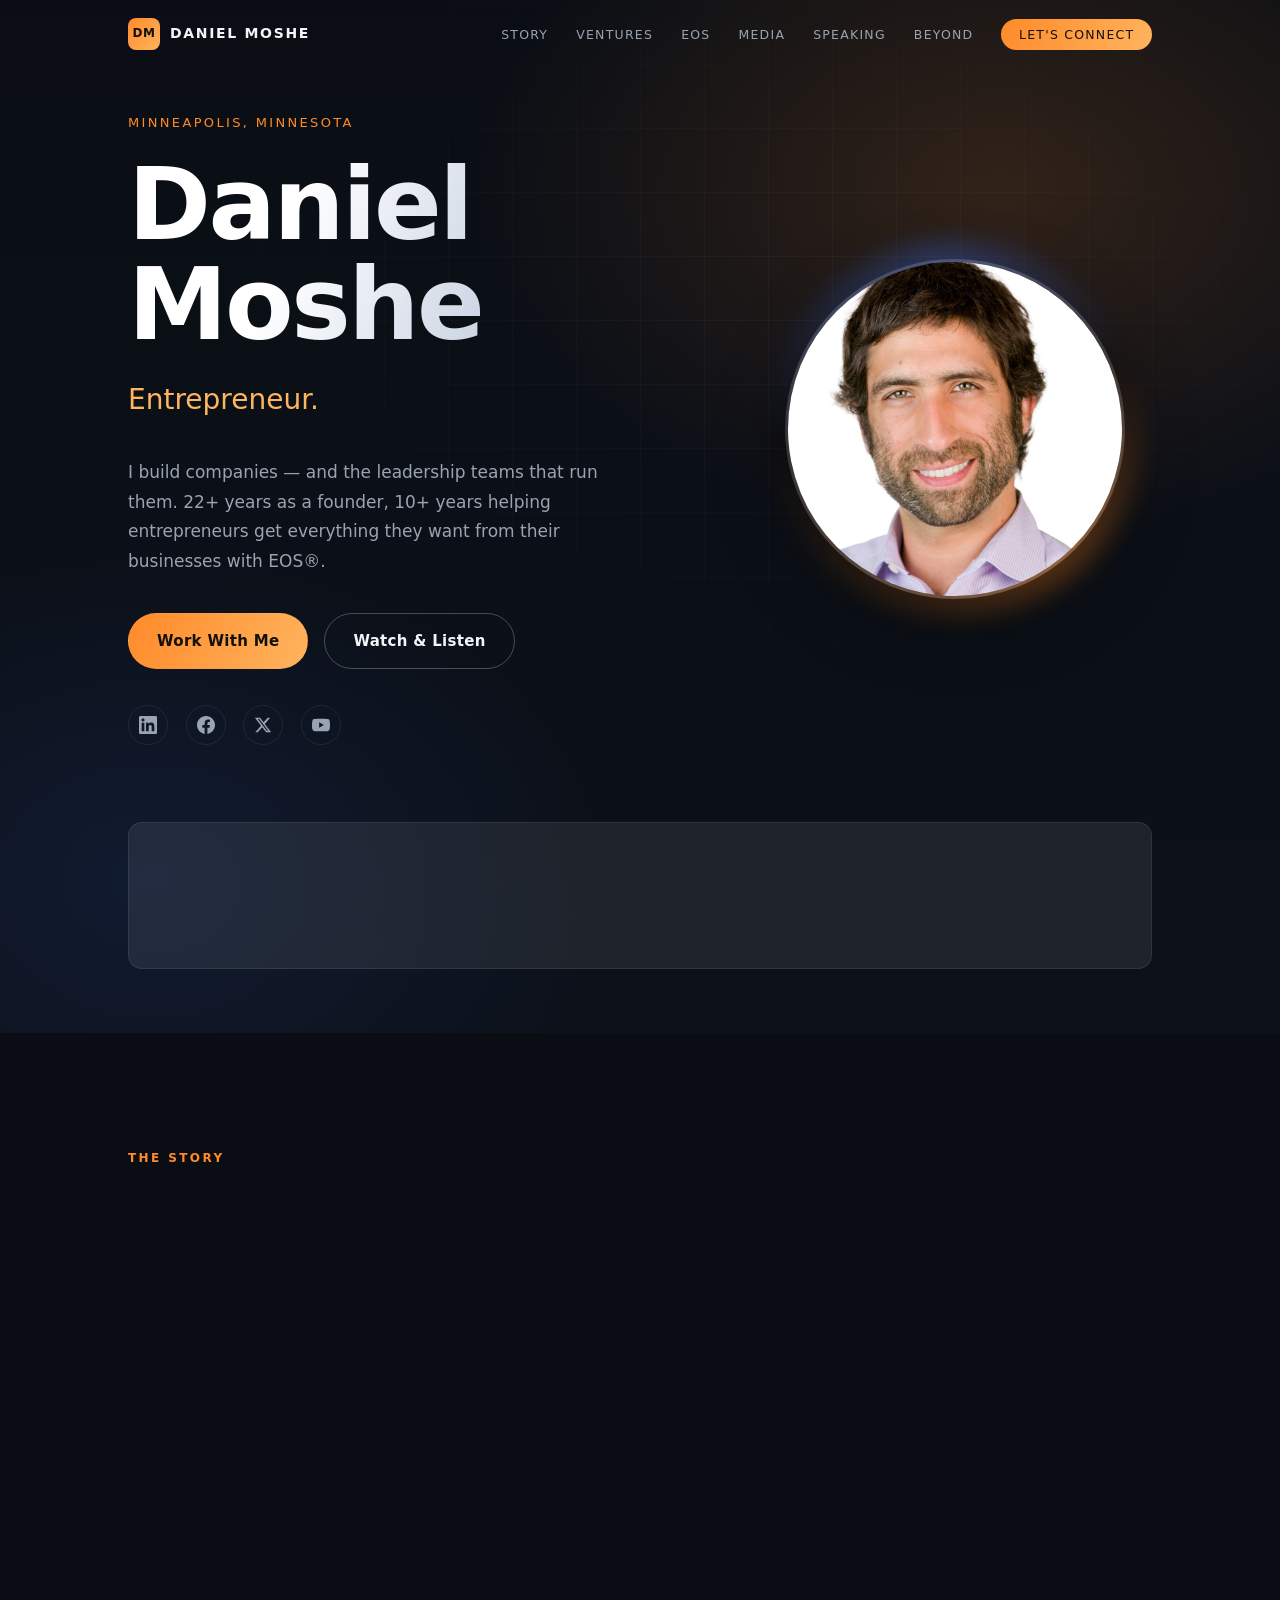
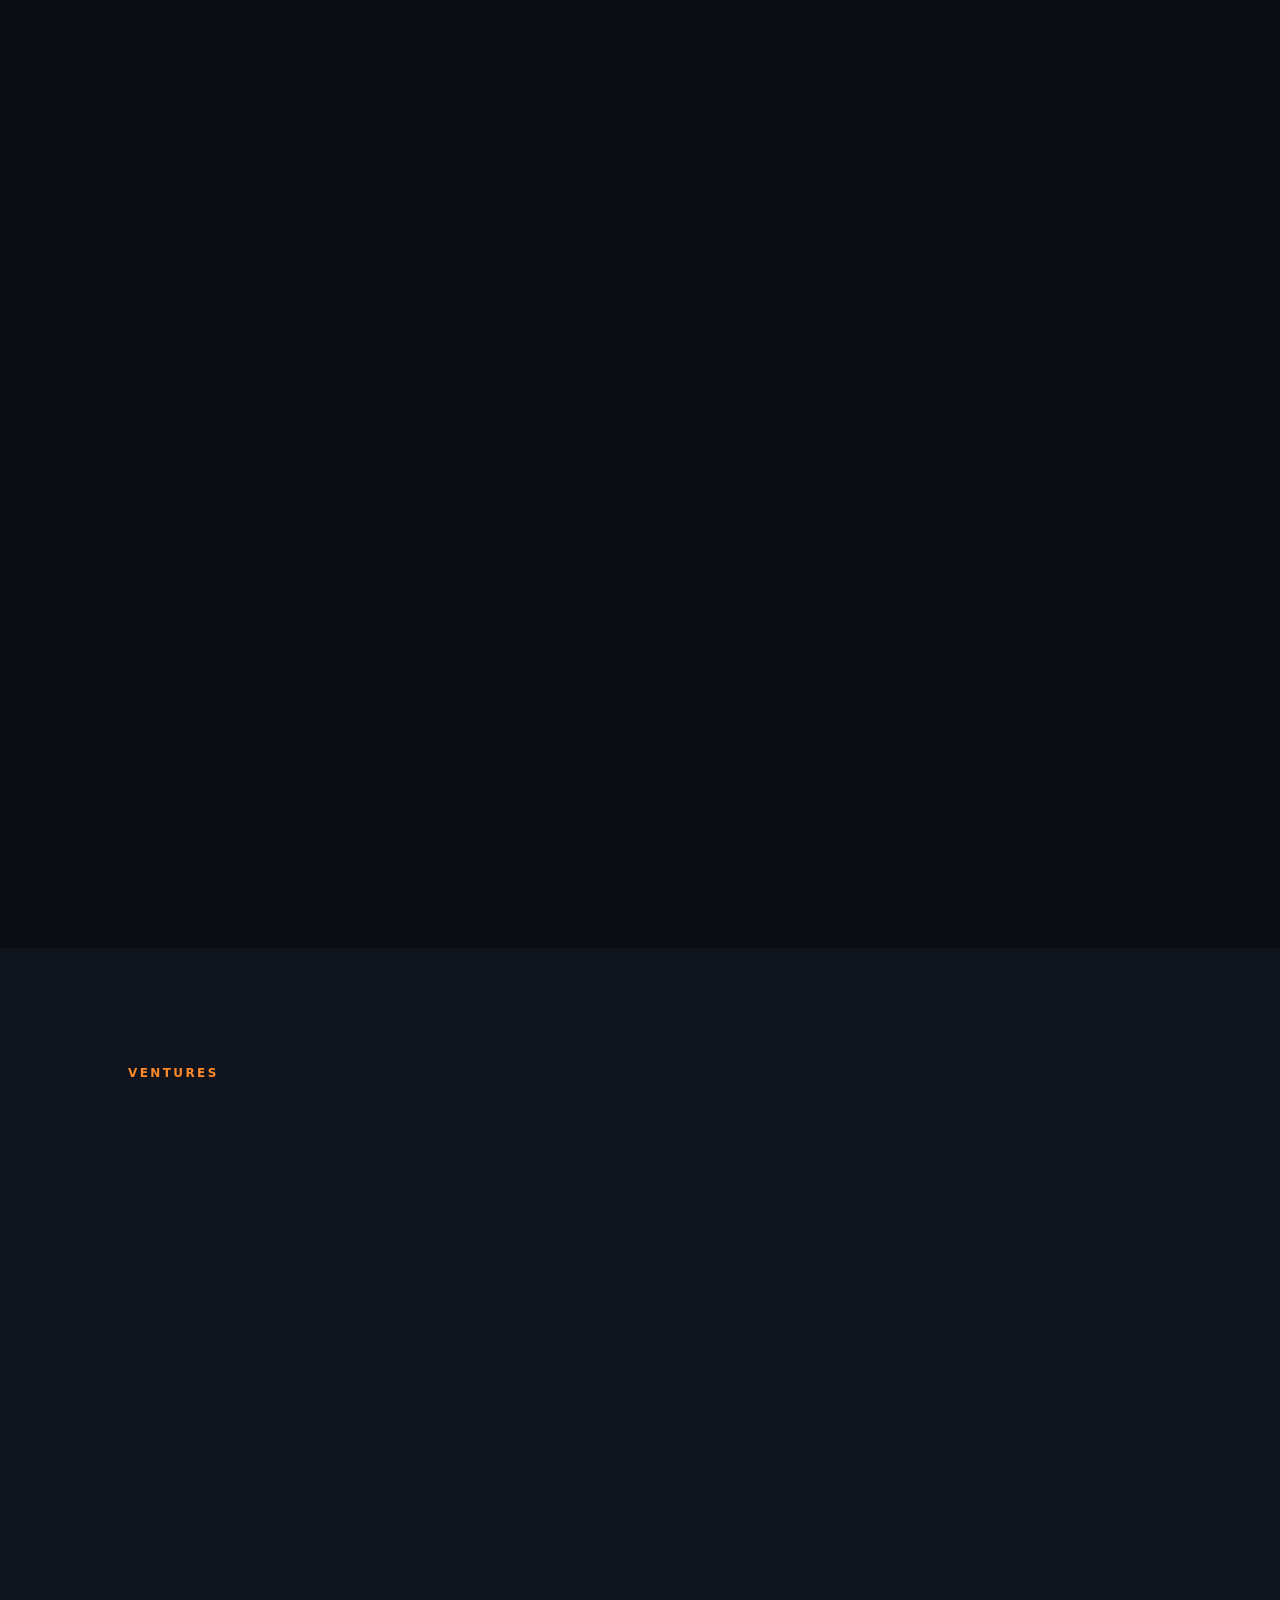
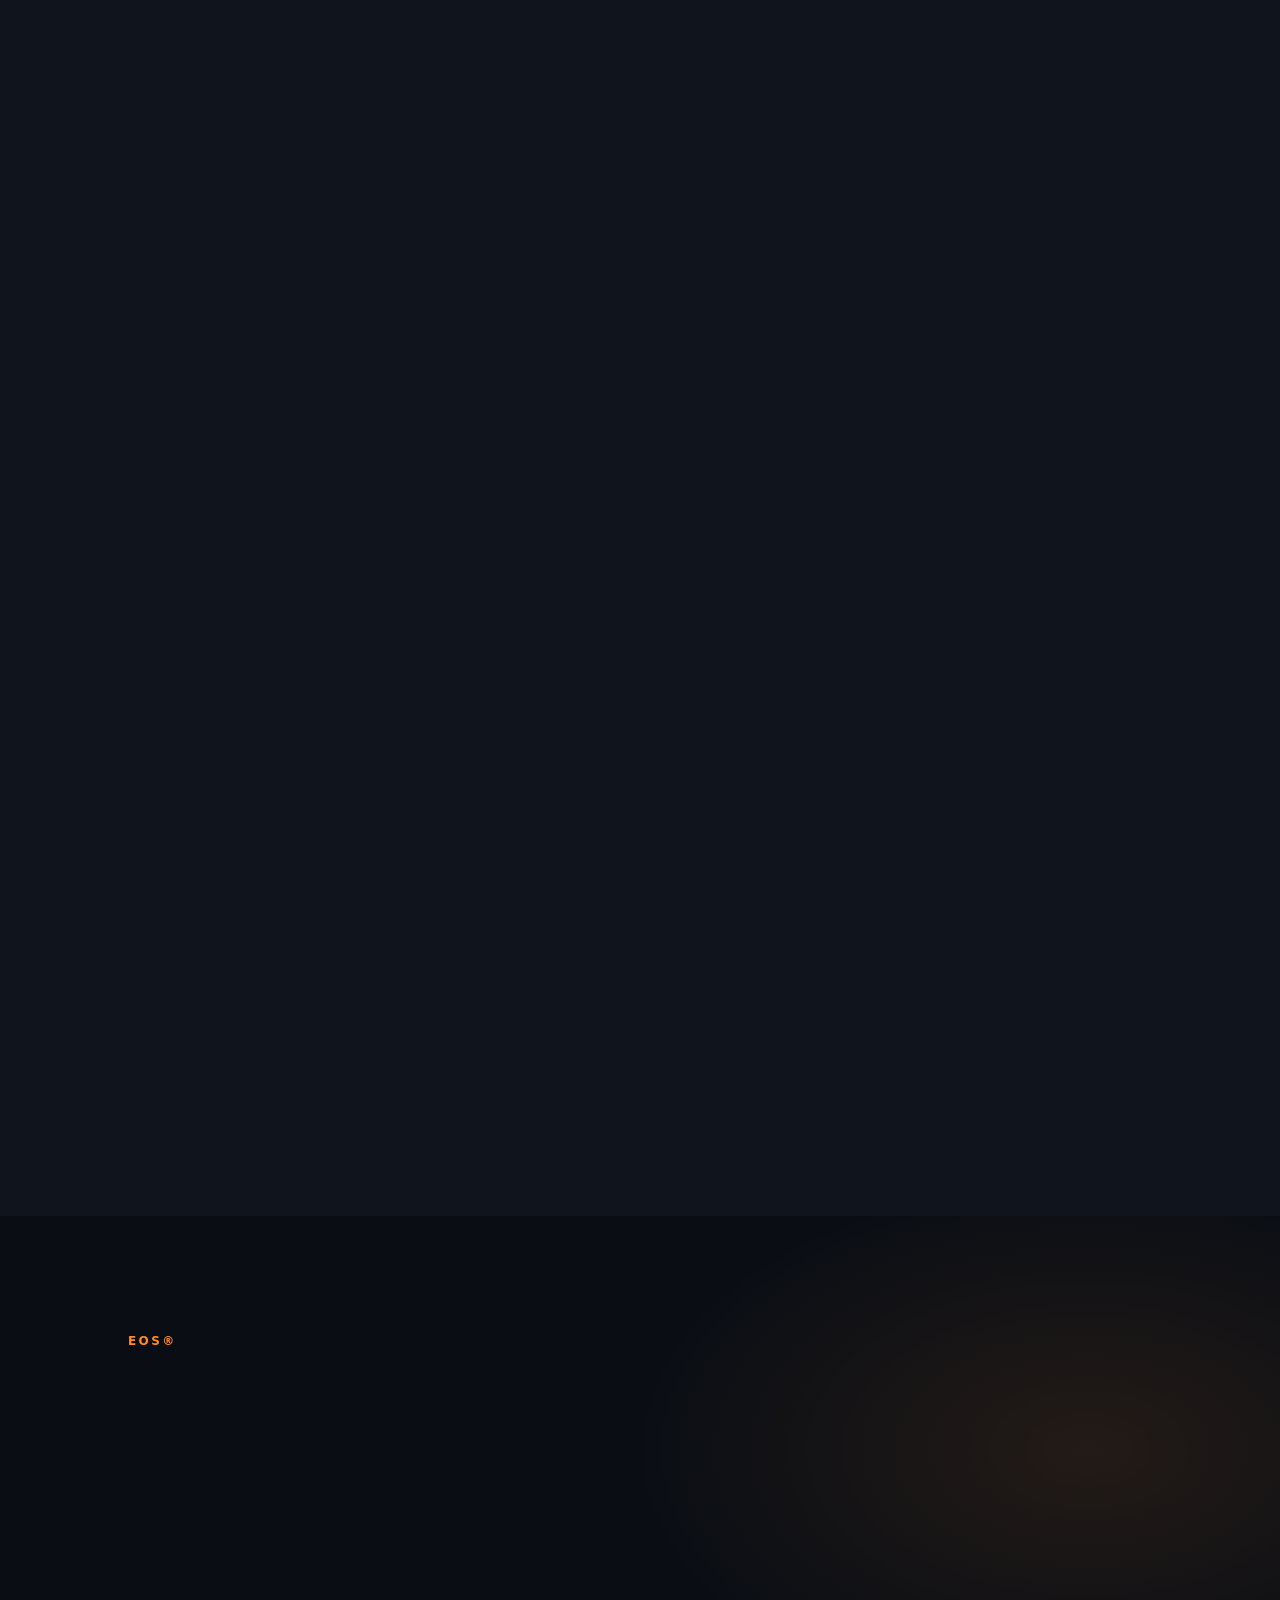
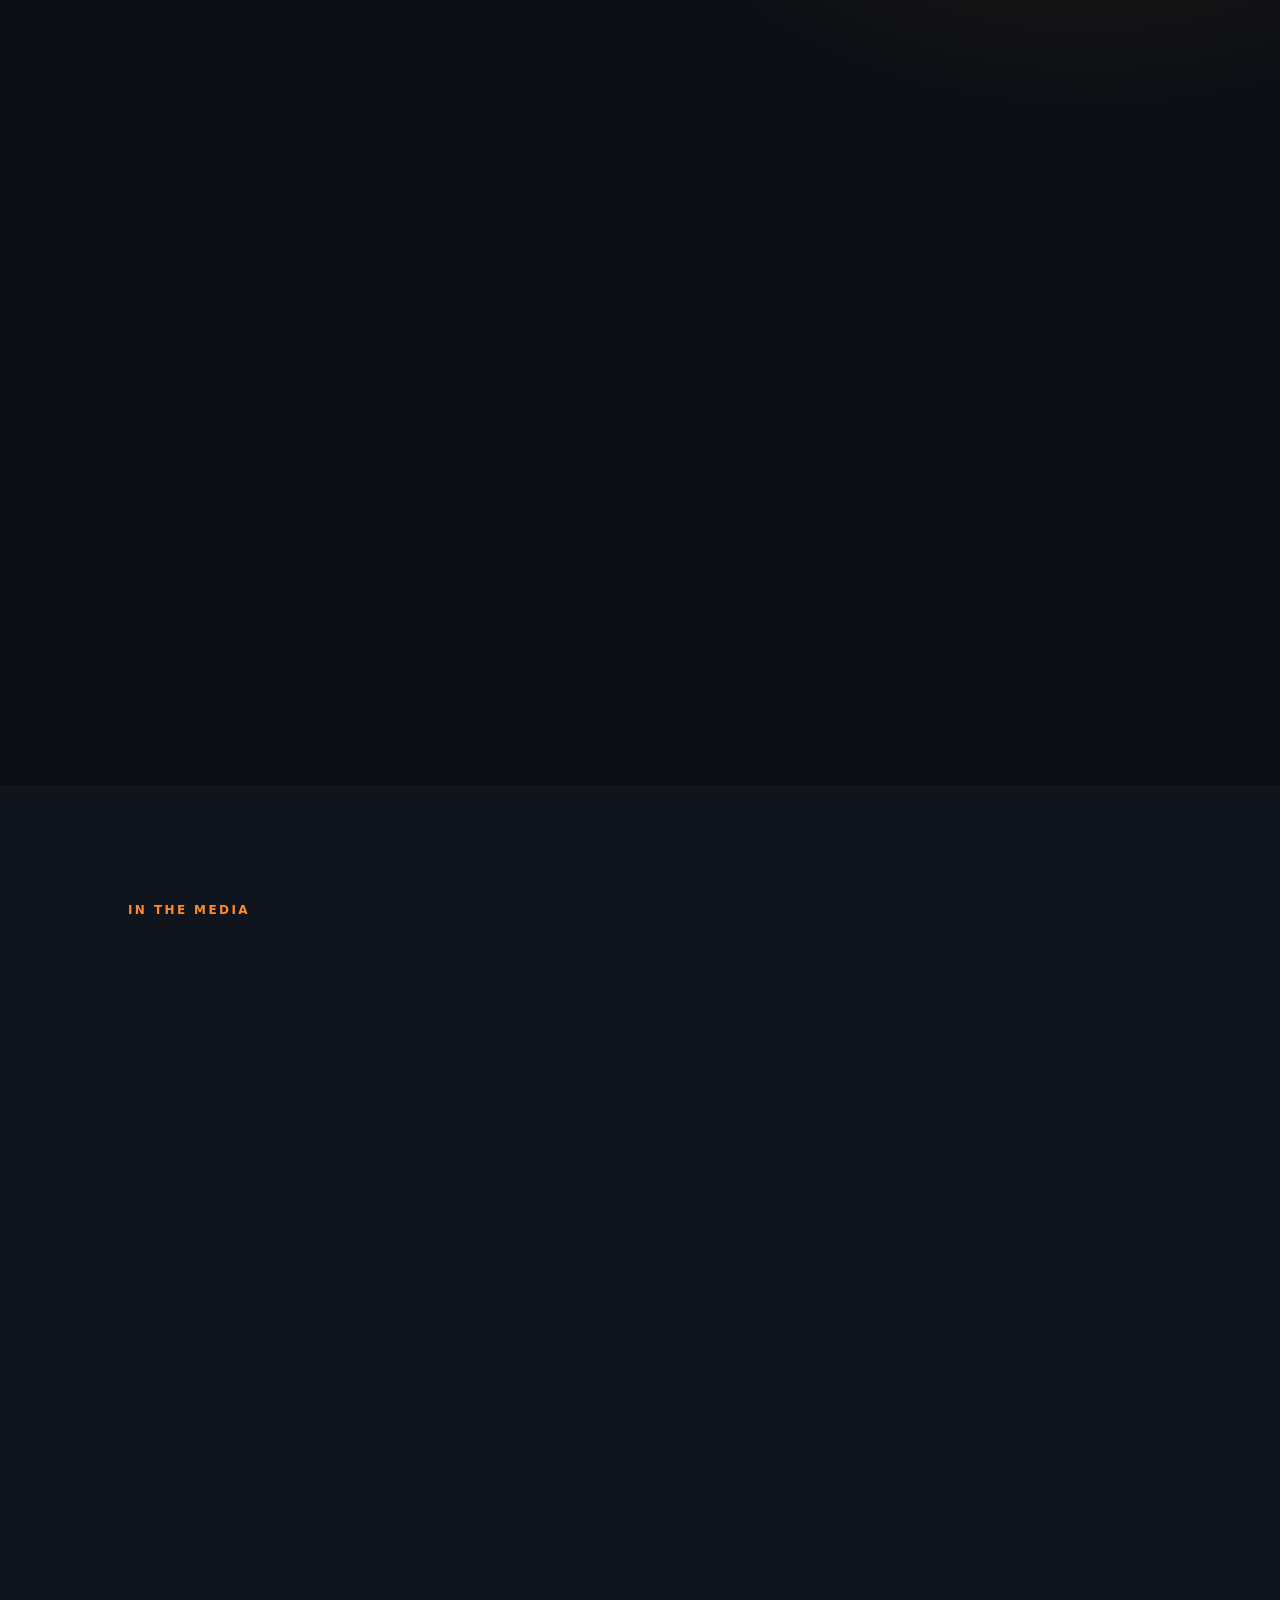
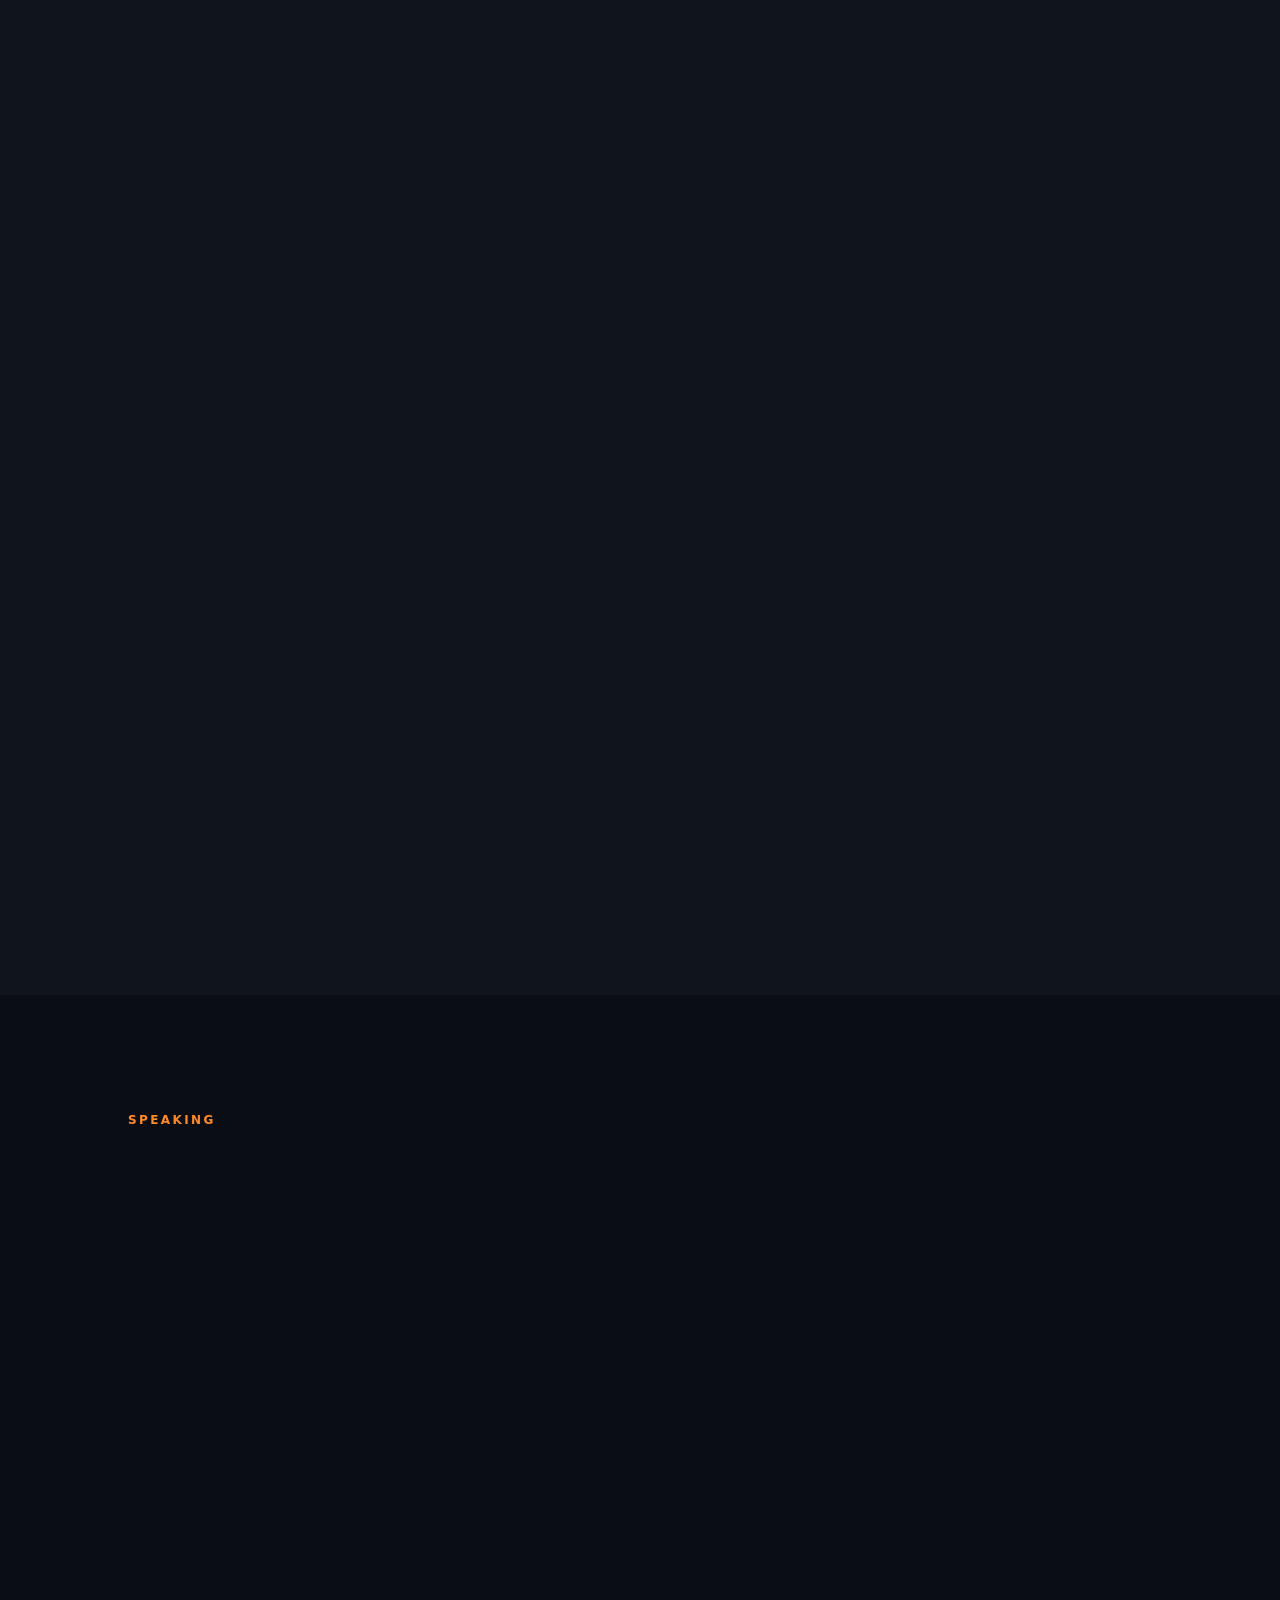
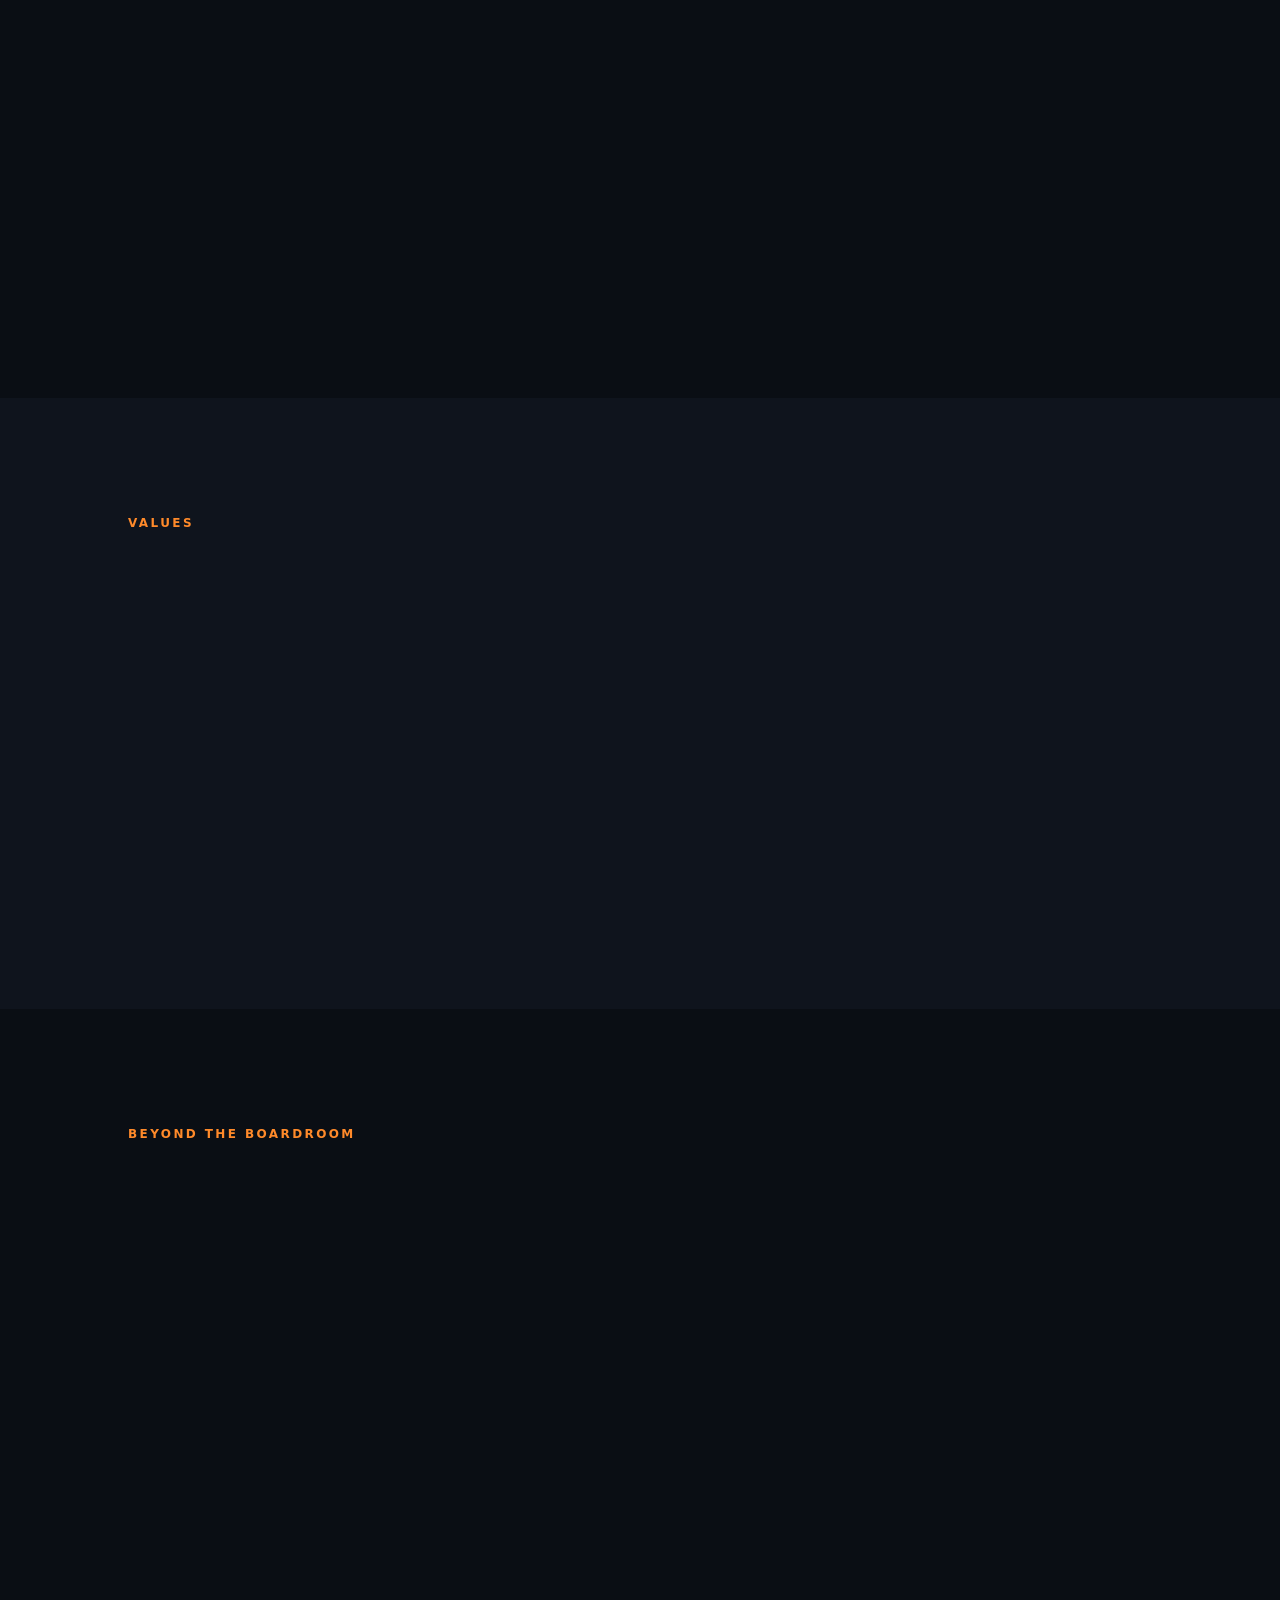
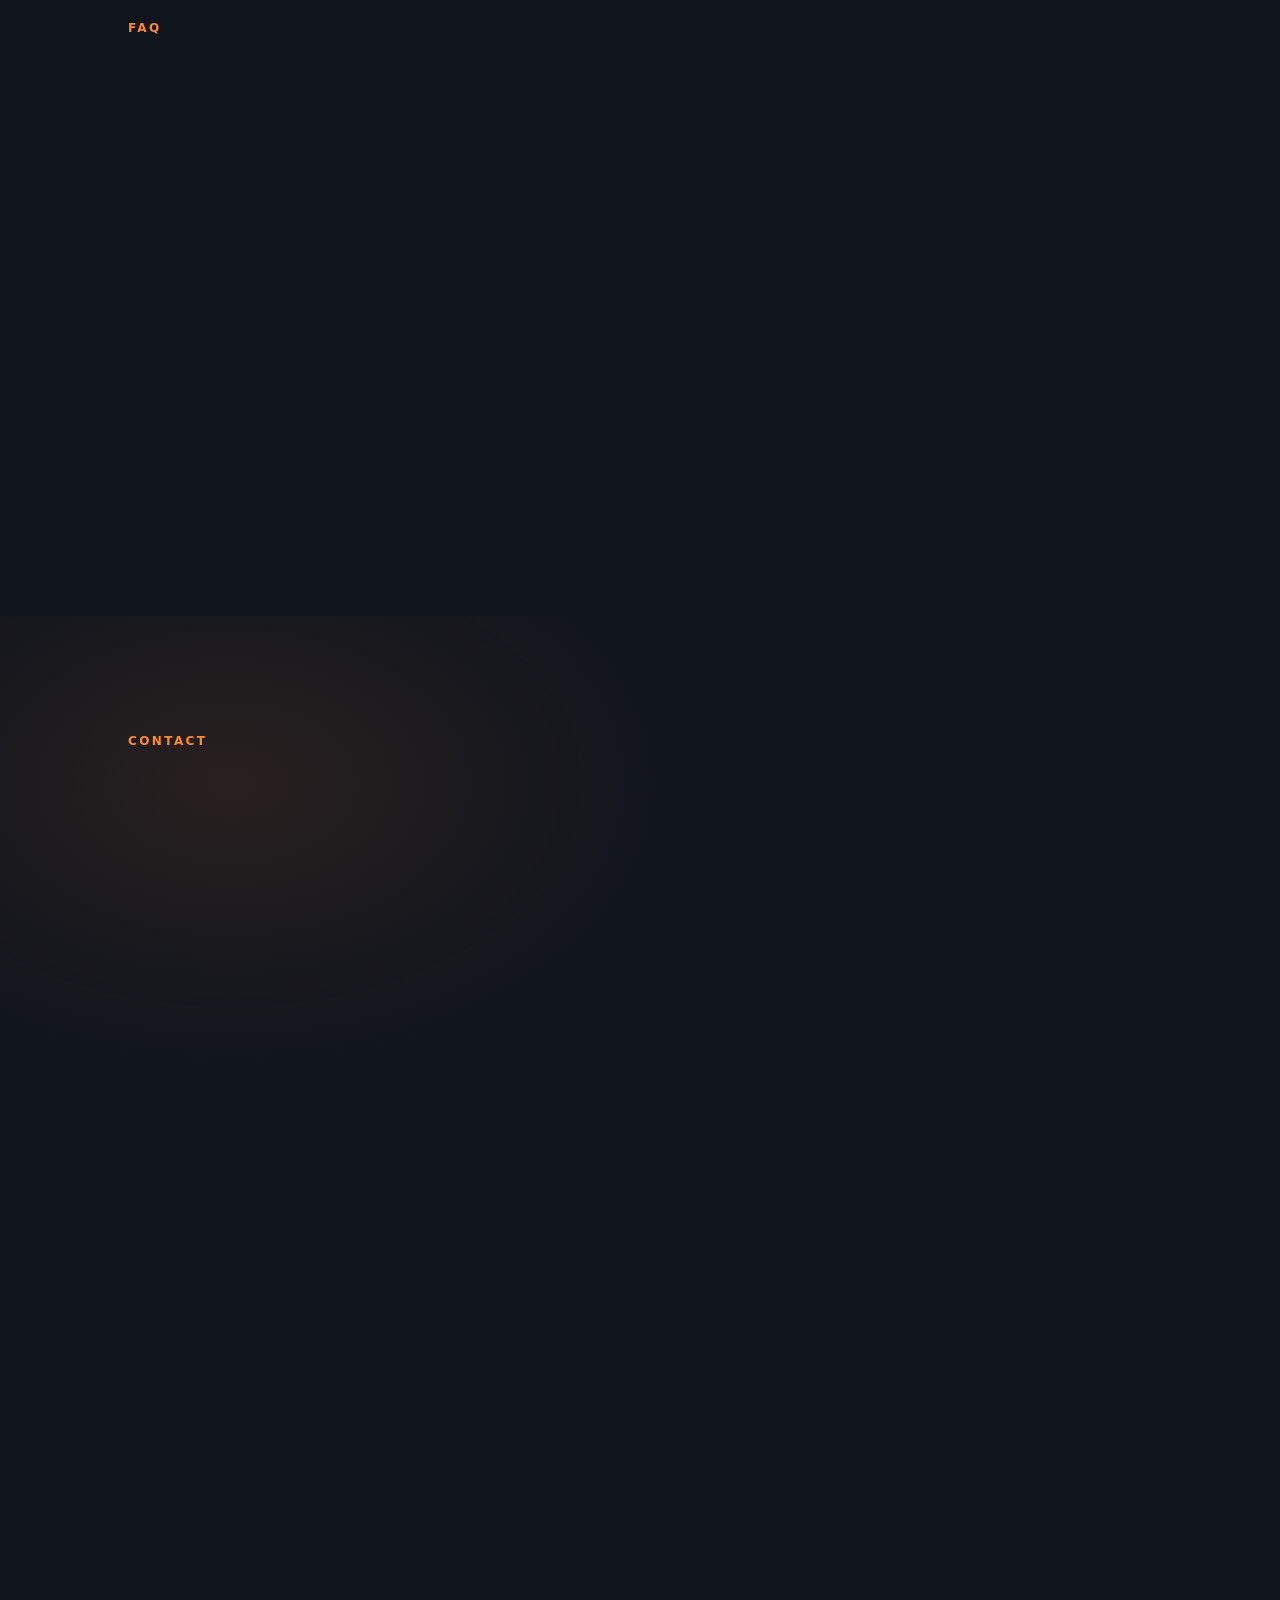
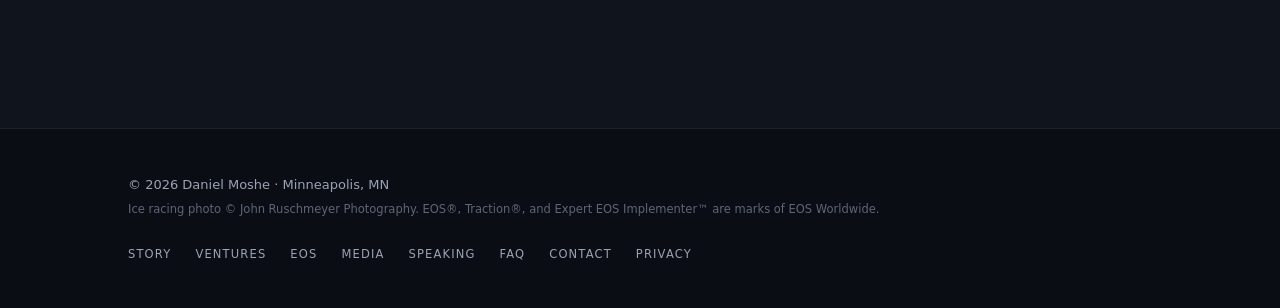
==== commit b265530c: "Use FormSubmit alias endpoint to hide email from contact form source https://claude.ai/code/session_" ====
--- a/index.html
+++ b/index.html
@@ -816,7 +816,7 @@
 
         <div class="contact-grid">
 
-          <form class="contact-form reveal" action="https://formsubmit.co/daniel@danielmoshe.com" method="POST">
+          <form class="contact-form reveal" action="https://formsubmit.co/a702a6c9fd97003a7db2bc462ecbaeef" method="POST">
             <input type="hidden" name="_subject" value="New message from danielmoshe.com">
             <input type="hidden" name="_template" value="table">
             <input type="hidden" name="_captcha" value="false">
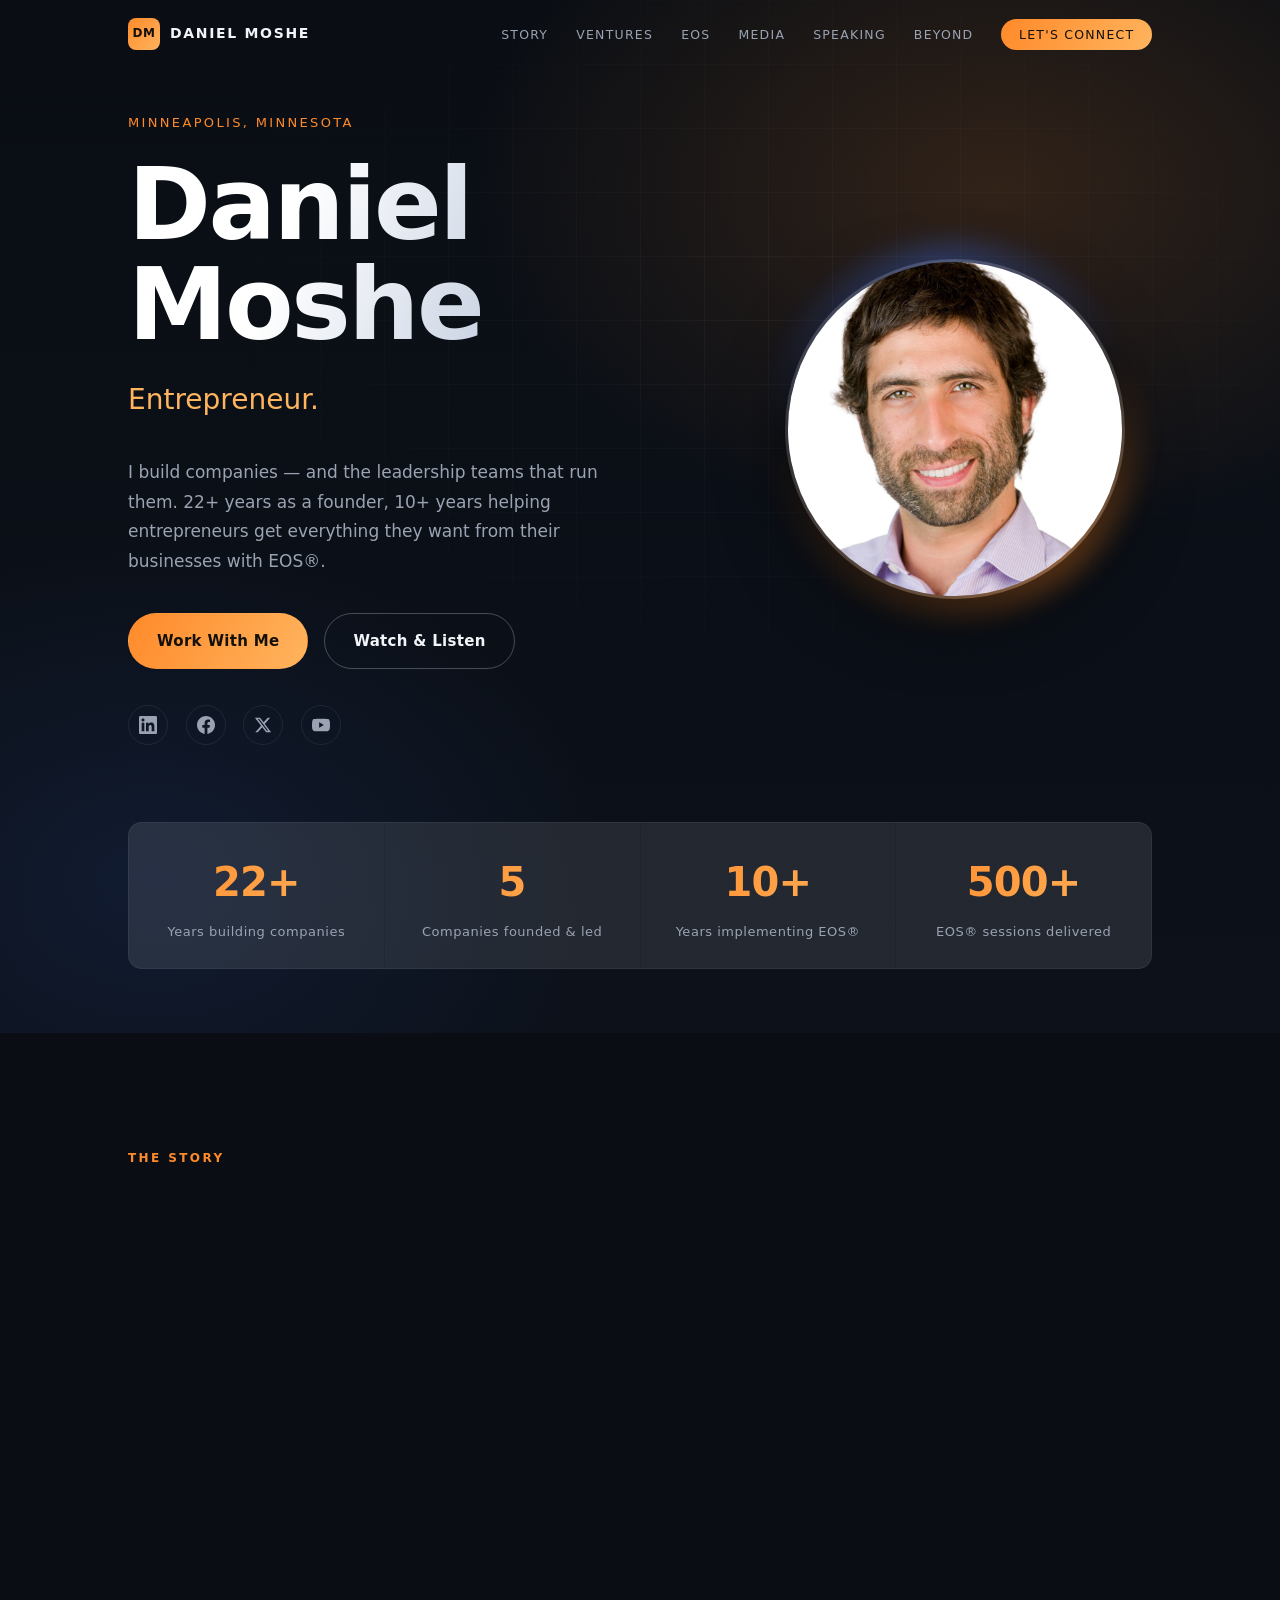
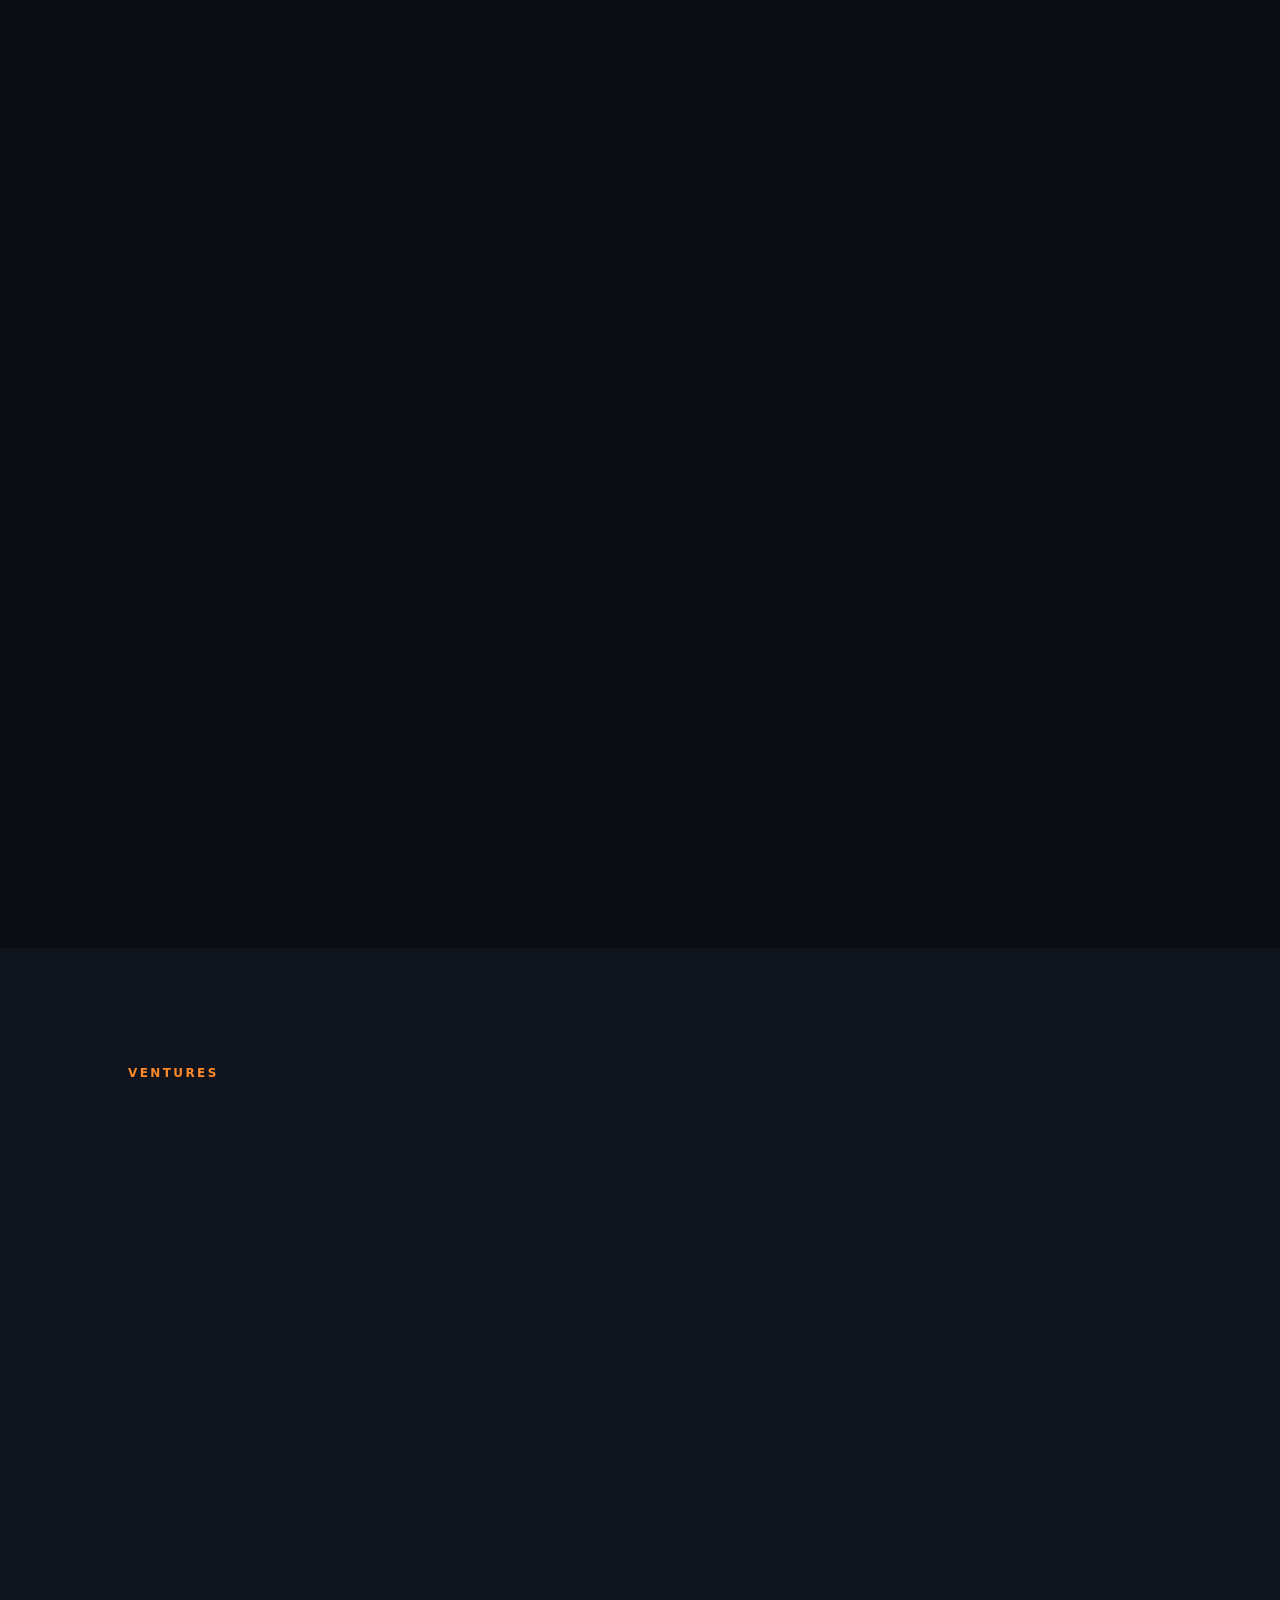
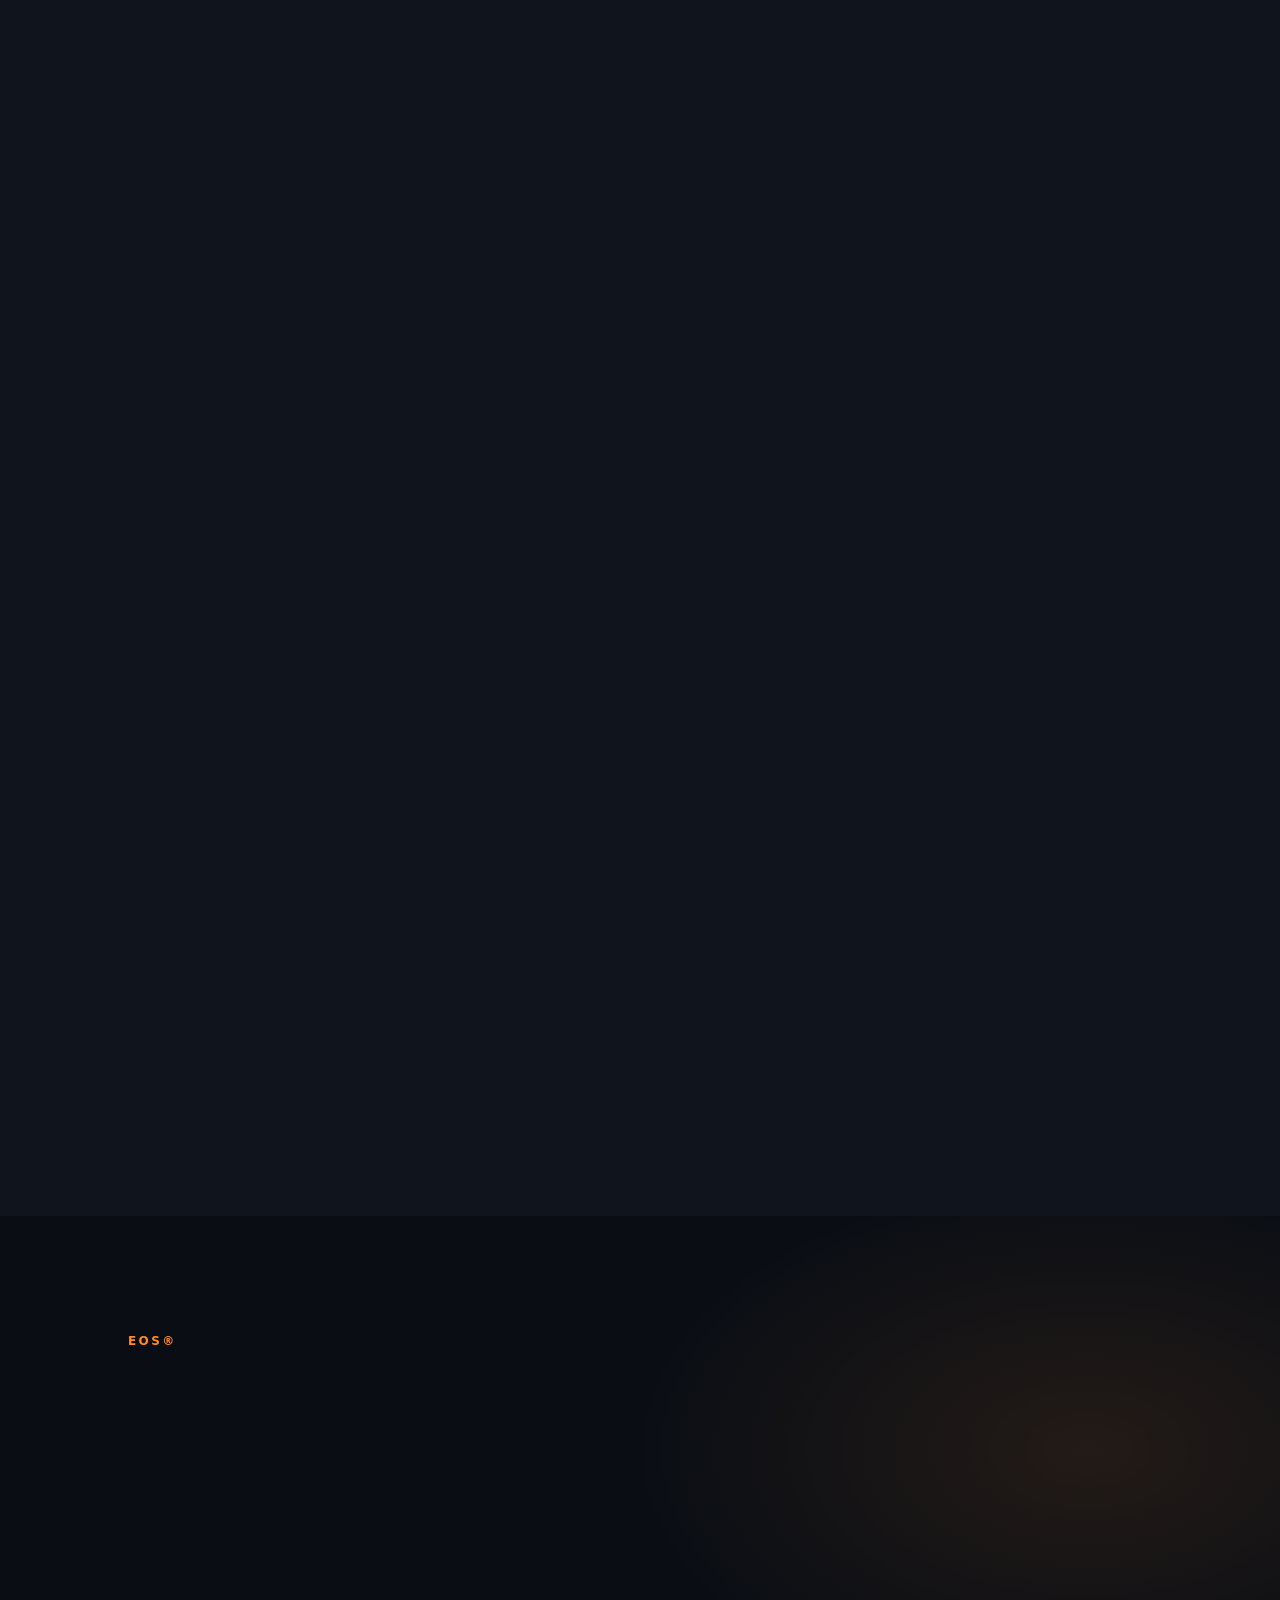
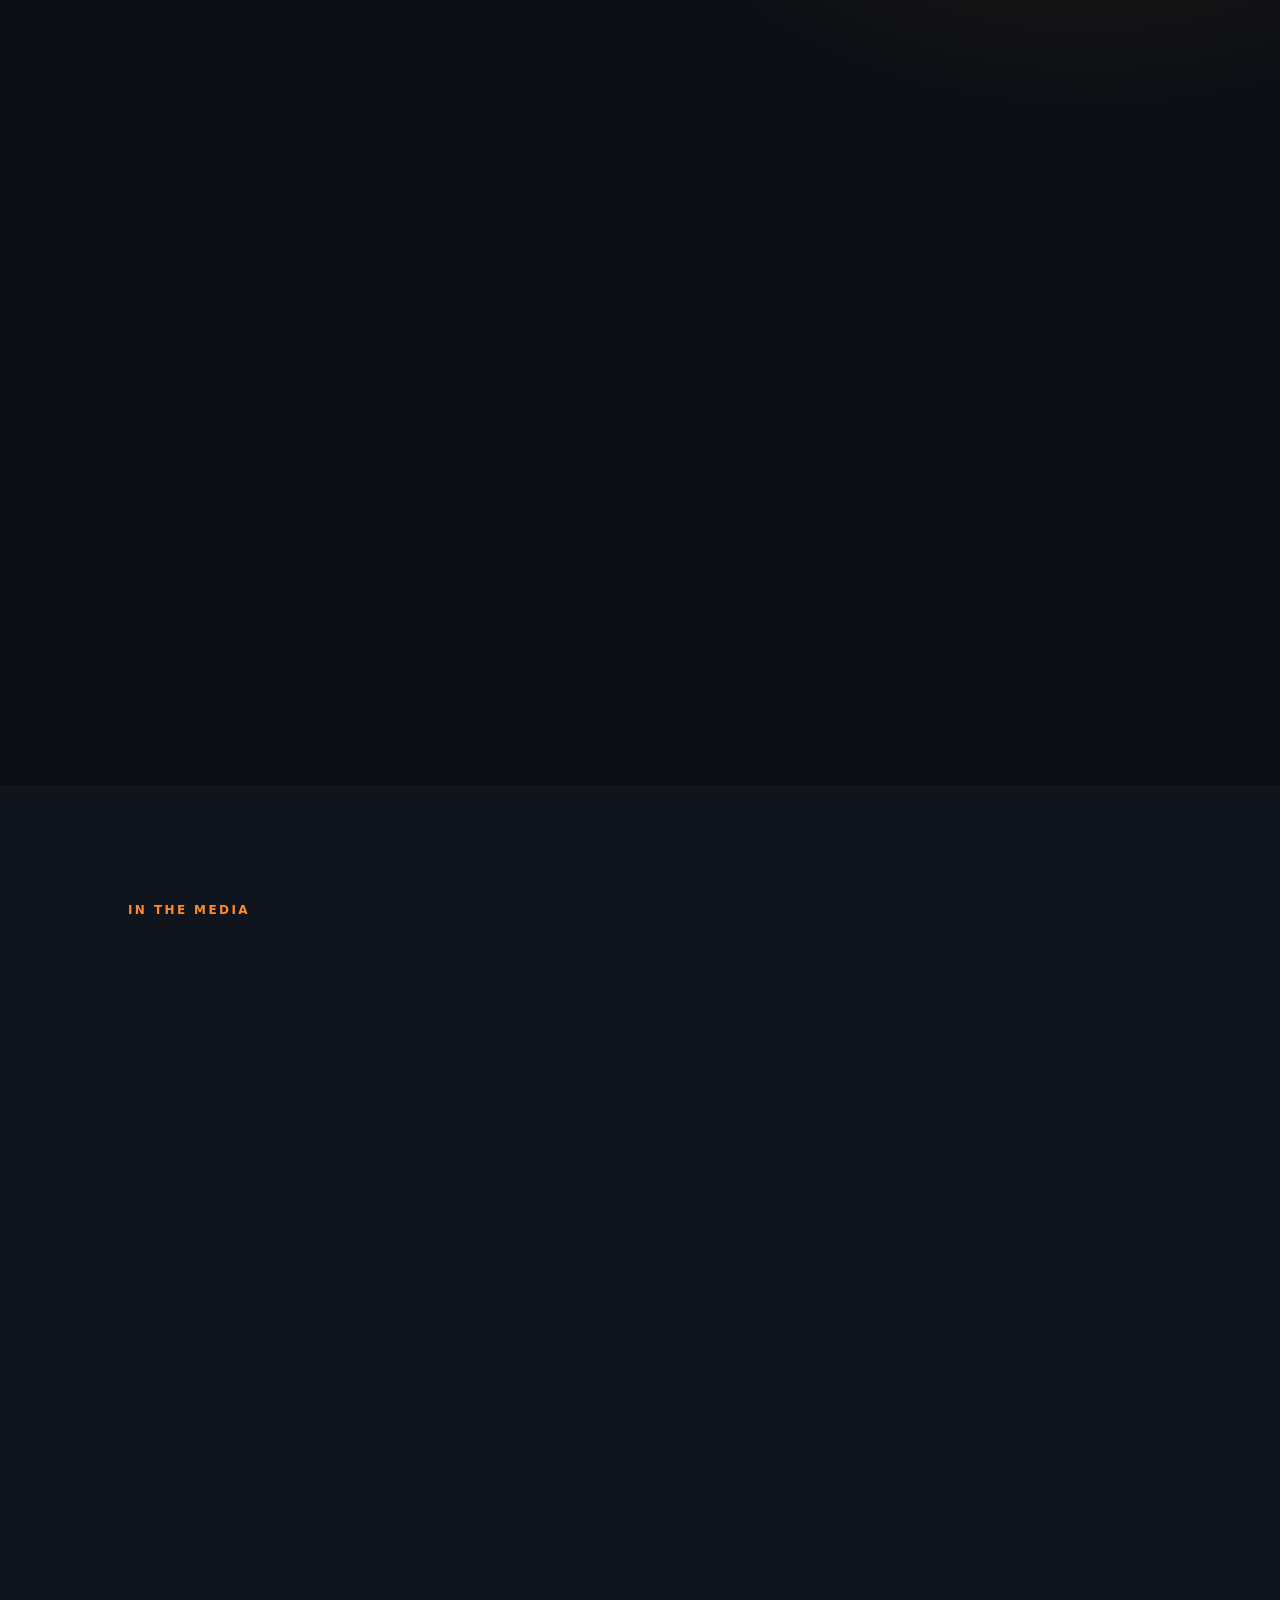
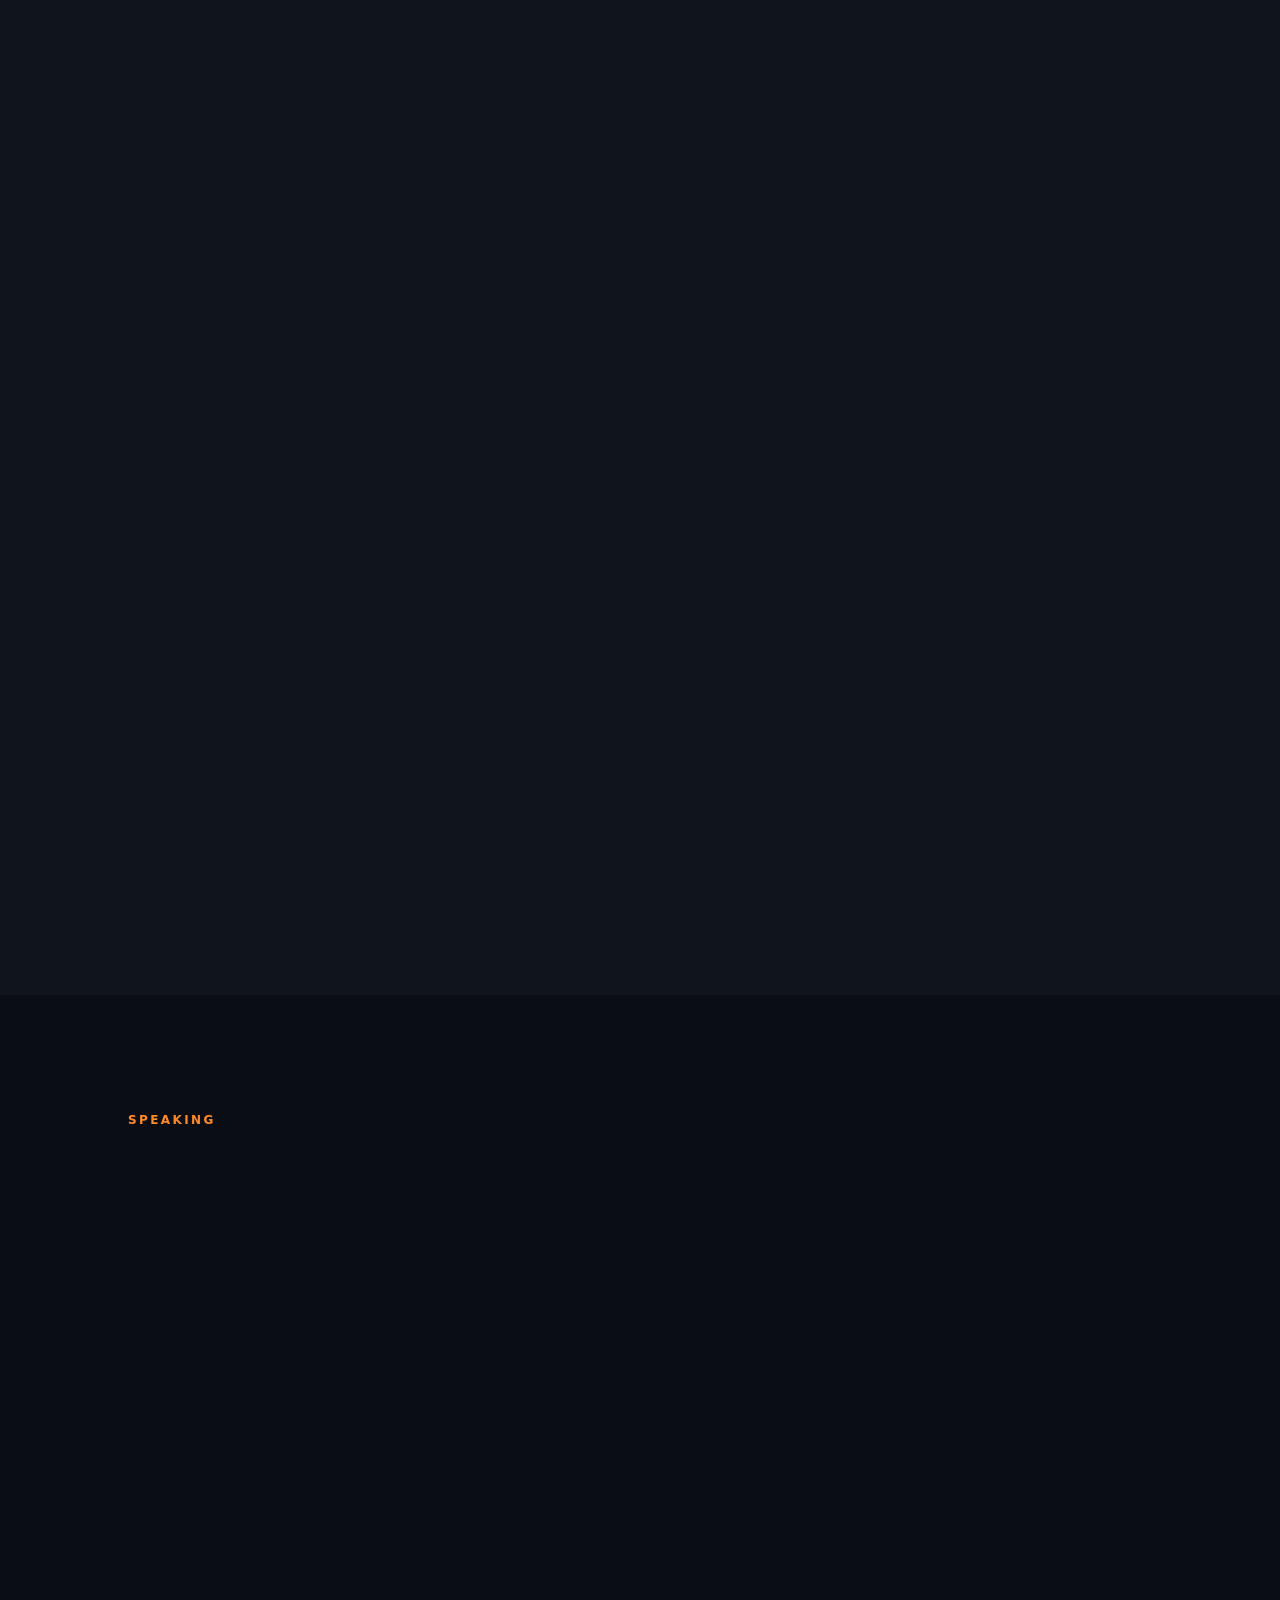
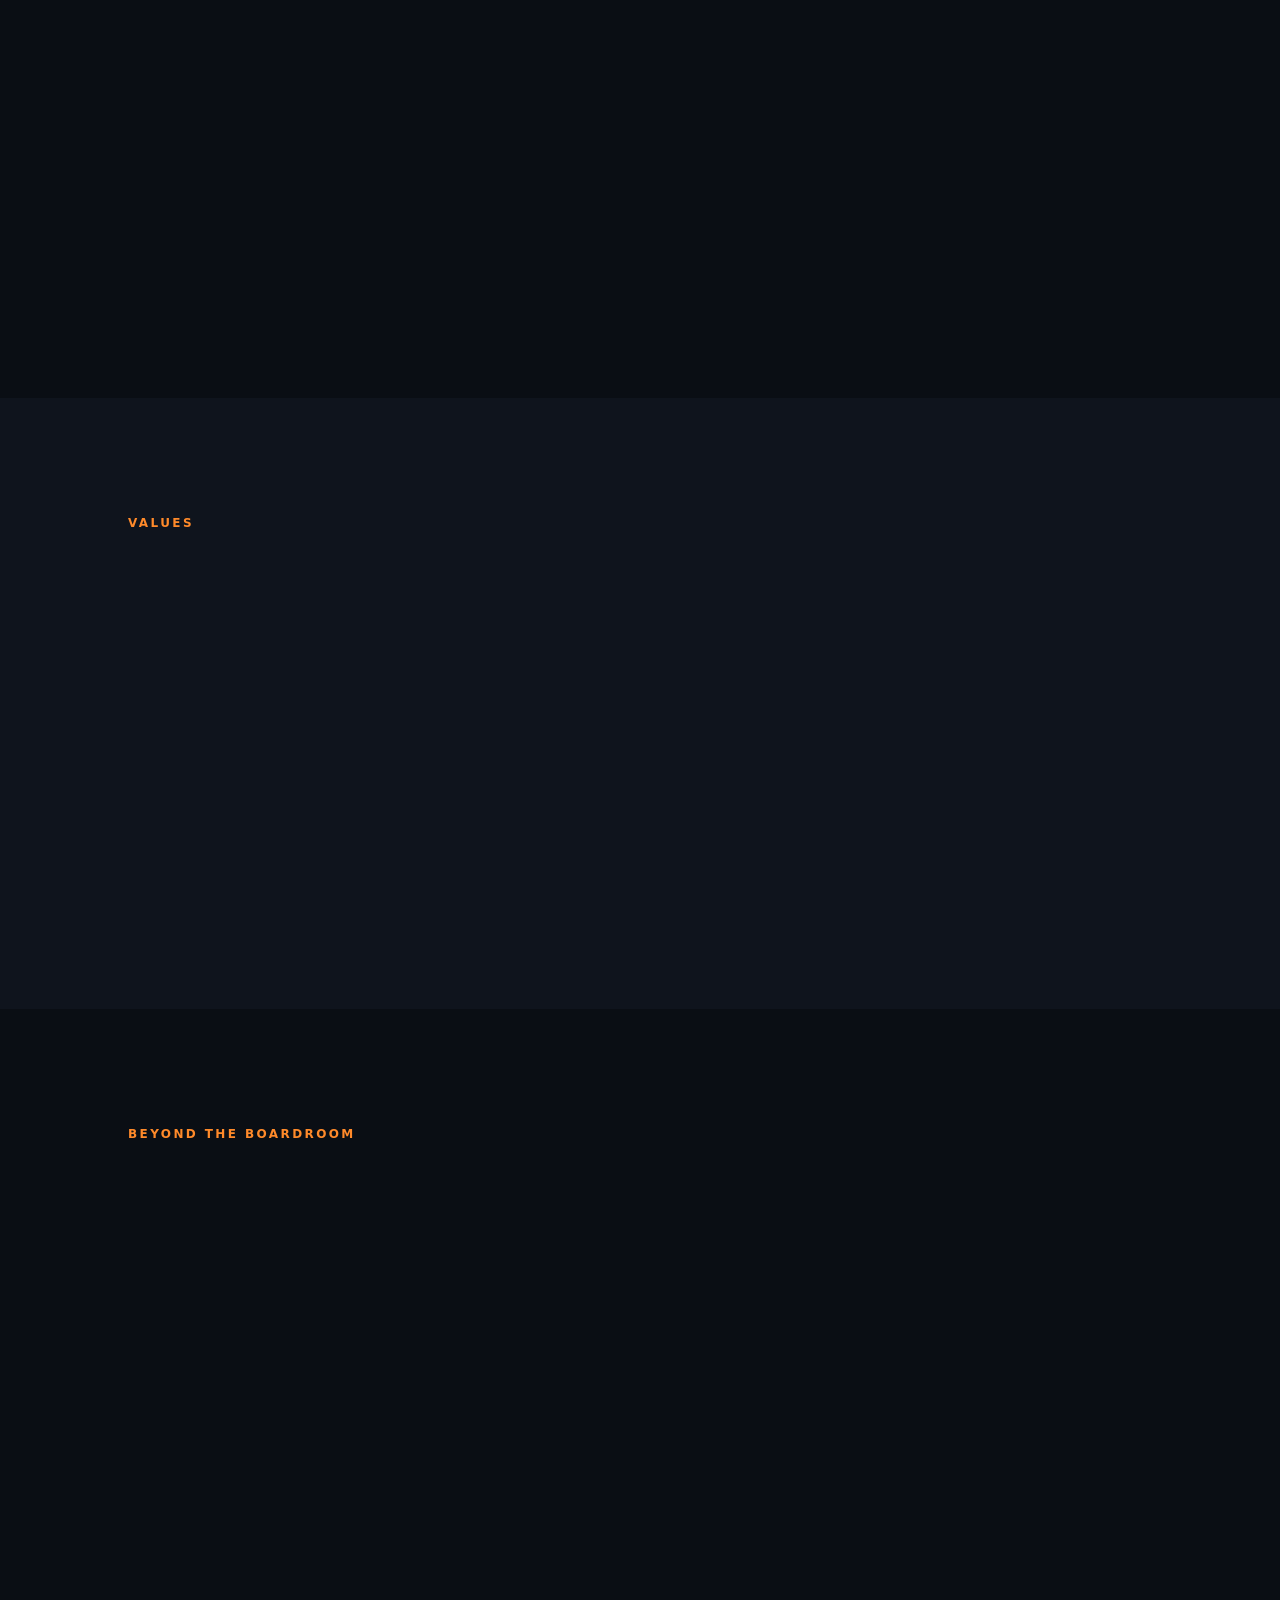
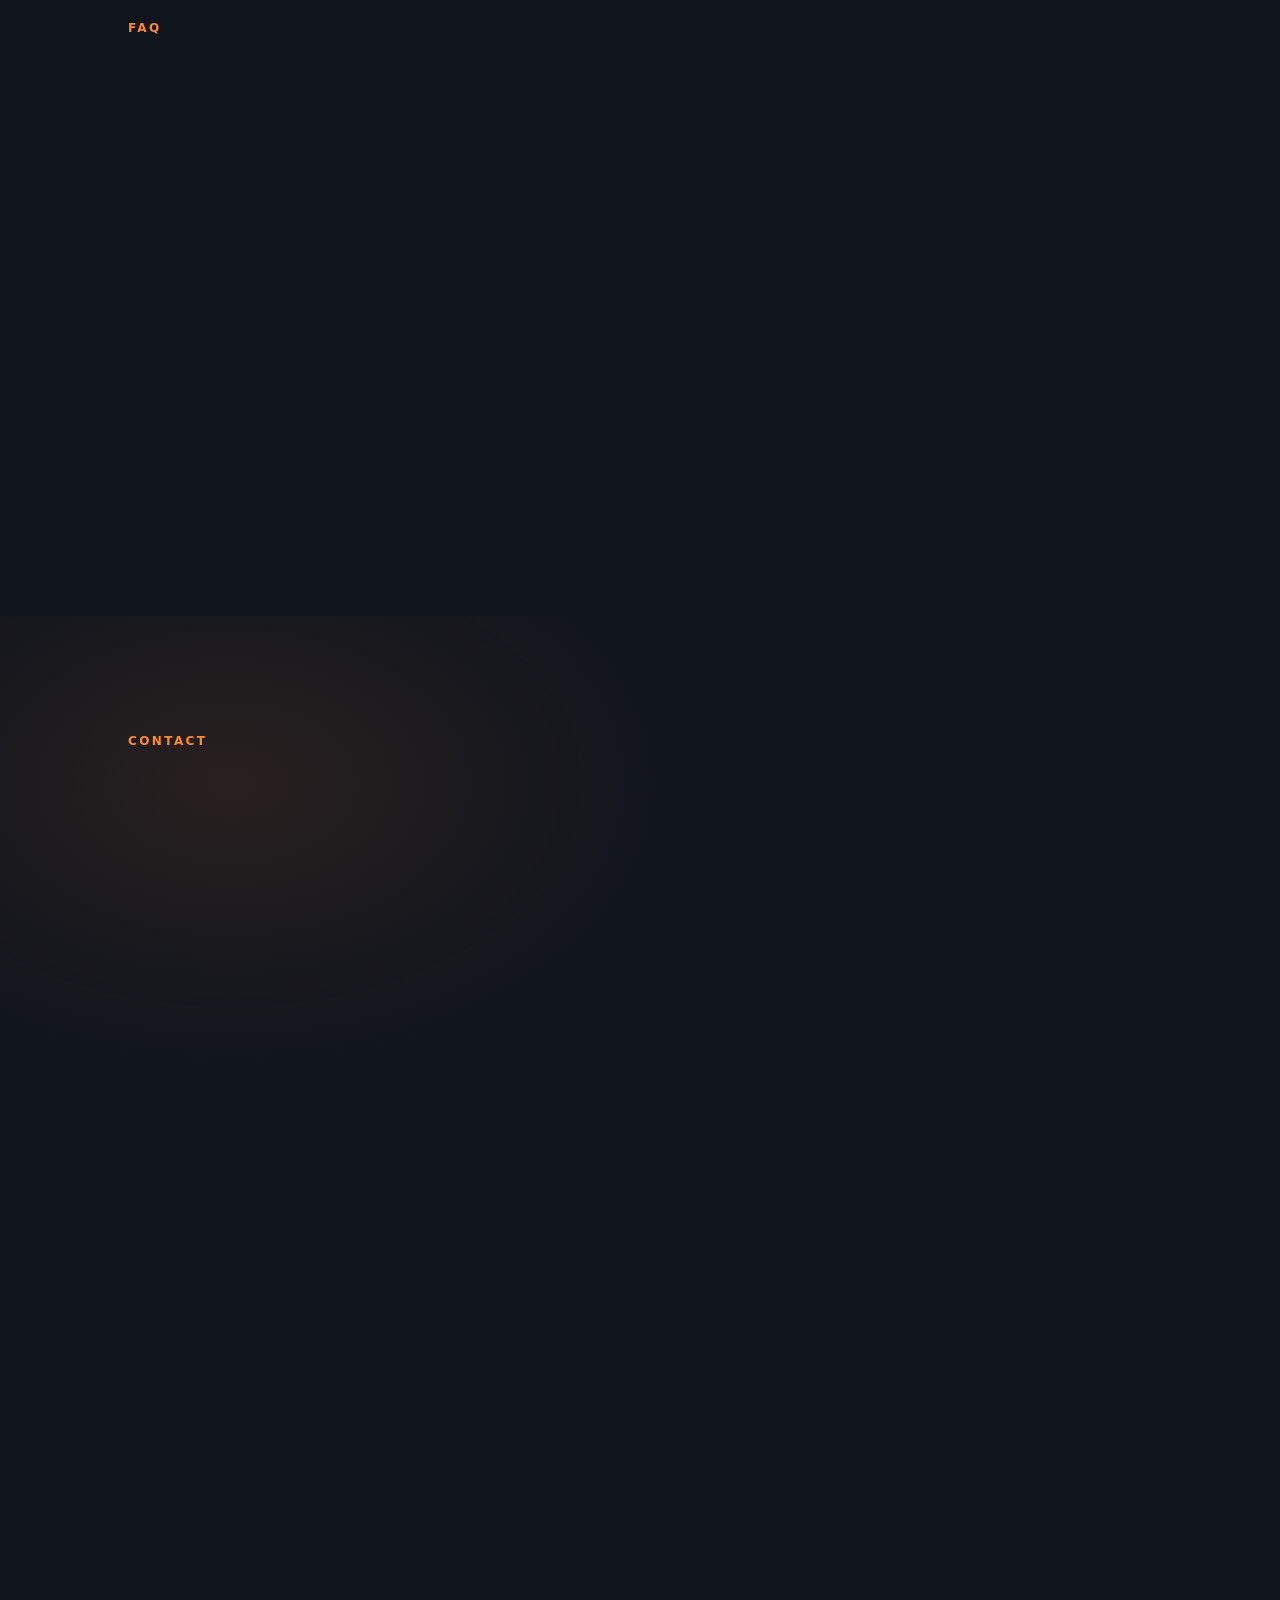
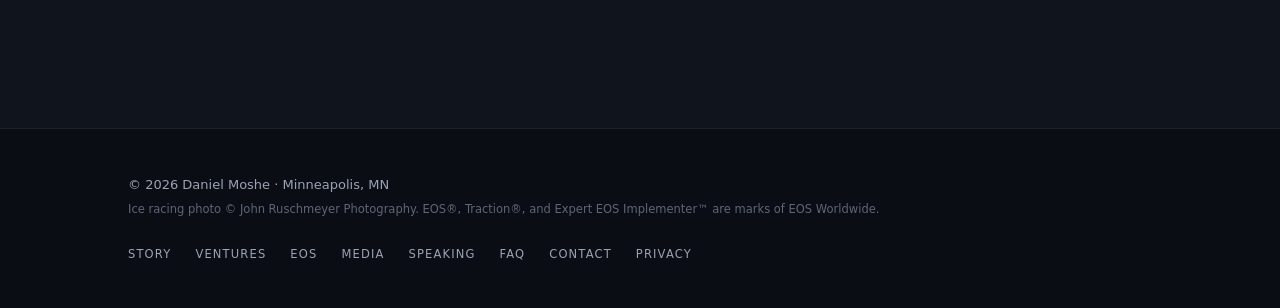
==== commit 1ab60f23: "Remove mailto links from main site; funnel contact to the form - Drop the Email (mailto) item from t" ====
--- a/index.html
+++ b/index.html
@@ -113,7 +113,7 @@
       {
         "@type": "Question",
         "name": "How can I work with or book Daniel Moshe?",
-        "acceptedAnswer": { "@type": "Answer", "text": "Reach out through the contact form at danielmoshe.com or email daniel@danielmoshe.com for EOS implementation, mentoring, speaking engagements, or business opportunities." }
+        "acceptedAnswer": { "@type": "Answer", "text": "Reach out through the contact form at danielmoshe.com for EOS implementation, mentoring, speaking engagements, or business opportunities. Daniel reads every message and responds personally." }
       }
     ]
   }
@@ -790,10 +790,9 @@
           <details class="faq-item">
             <summary>How can I work with or book Daniel?</summary>
             <p>
-              Use the <a href="#contact">contact form</a> or email
-              <a href="mailto:daniel@danielmoshe.com">daniel@danielmoshe.com</a> about EOS
-              implementation, mentoring, a speaking engagement, or a business opportunity. He reads
-              every message and responds personally.
+              Use the <a href="#contact">contact form</a> about EOS implementation, mentoring, a
+              speaking engagement, or a business opportunity. He reads every message and responds
+              personally.
             </p>
           </details>
         </div>
@@ -857,10 +856,6 @@
             <h3>Or reach me directly</h3>
             <ul class="contact-items" role="list">
               <li class="contact-item">
-                <span class="contact-label">Email</span>
-                <a class="contact-link" href="mailto:daniel@danielmoshe.com">daniel@danielmoshe.com</a>
-              </li>
-              <li class="contact-item">
                 <span class="contact-label">Phone</span>
                 <a class="contact-link" href="tel:+16128506641">612.850.6641</a>
               </li>
